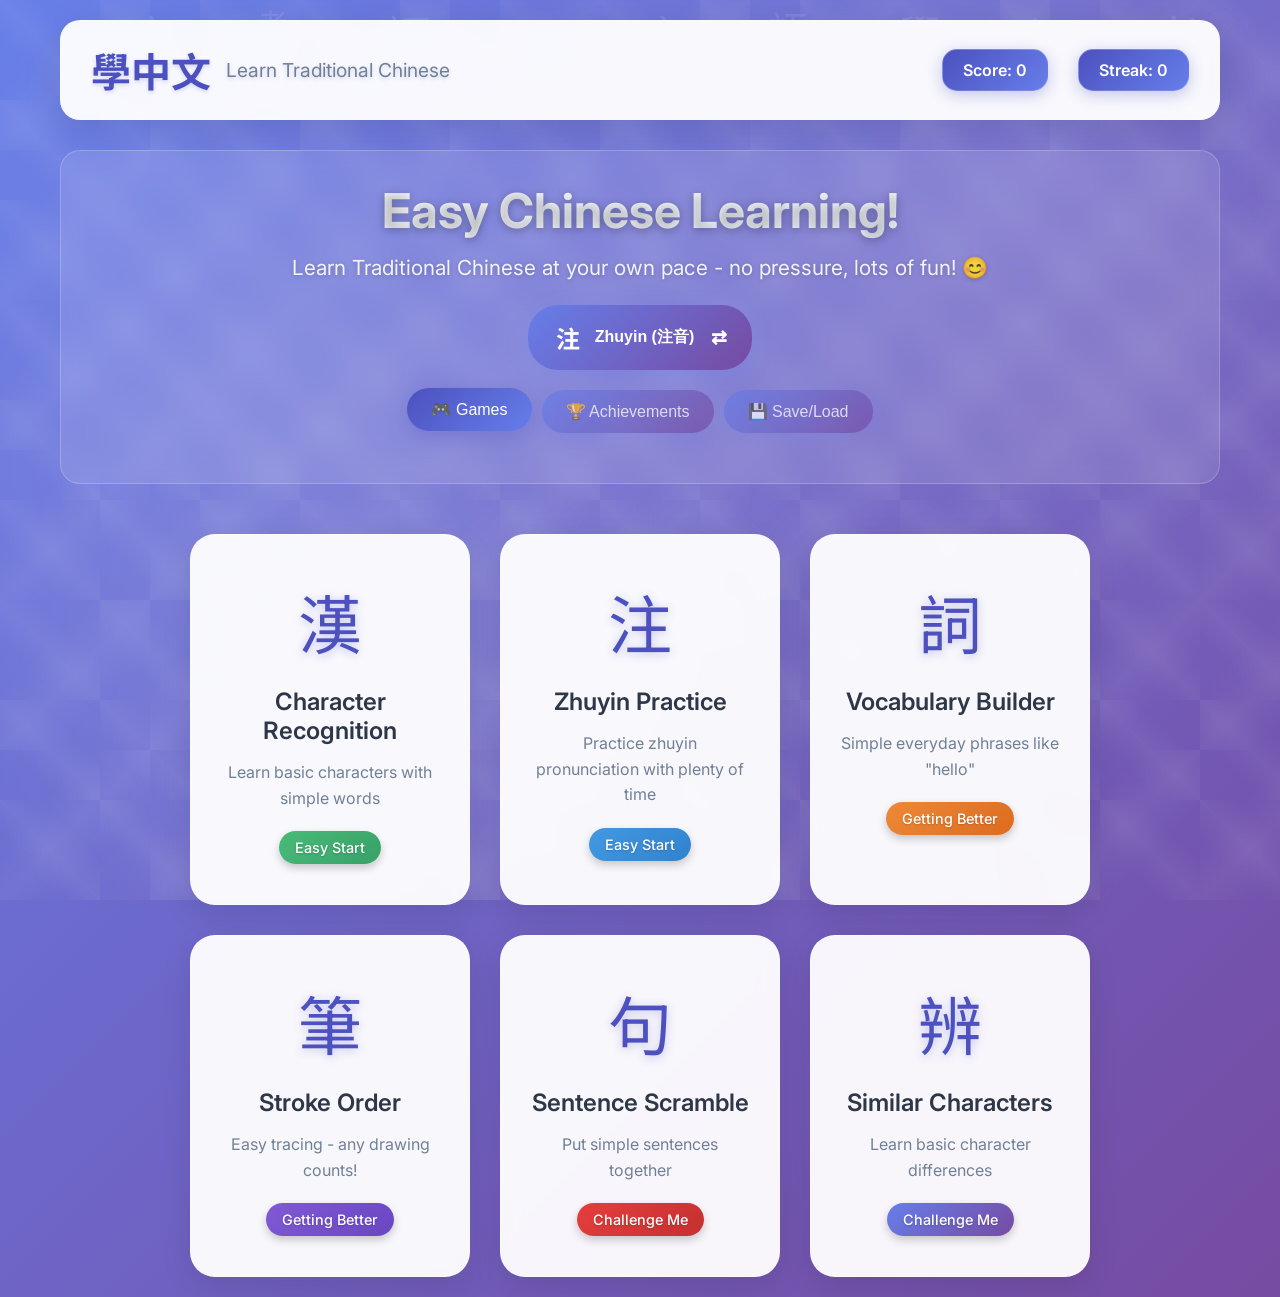
==== index.html @ 94536848 "Add files." ====
<!DOCTYPE html>
<html lang="en">
<head>
    <meta charset="UTF-8">
    <meta name="viewport" content="width=device-width, initial-scale=1.0">
    <title>學中文 - Learn Traditional Chinese</title>
    <link rel="stylesheet" href="styles.css">
    <link href="https://fonts.googleapis.com/css2?family=Noto+Sans+TC:wght@300;400;500;700&family=Inter:wght@300;400;500;600;700&display=swap" rel="stylesheet">
</head>
<body>
    <div class="container">
        <!-- Header -->
        <header class="header">
            <h1 class="title">學中文 <span class="subtitle">Learn Traditional Chinese</span></h1>
            <div class="score-board">
                <div class="score">Score: <span id="score">0</span></div>
                <div class="streak">Streak: <span id="streak">0</span></div>
            </div>
        </header>

        <!-- Menu Screen -->
        <div id="menu" class="menu-screen">
            <div class="welcome">
                <h2>Easy Chinese Learning!</h2>
                <p>Learn Traditional Chinese at your own pace - no pressure, lots of fun! 😊</p>
                
                <div class="pronunciation-toggle">
                    <button id="pronunciation-toggle" class="toggle-btn">
                        <span class="toggle-icon">注</span>
                        <span class="toggle-text">Zhuyin (注音)</span>
                        <span class="toggle-switch">⇄</span>
                    </button>
                </div>

                <!-- Menu Navigation Tabs -->
                <div class="menu-navigation">
                    <button class="nav-tab active" data-section="game-modes">🎮 Games</button>
                    <button class="nav-tab" data-section="achievements">🏆 Achievements</button>
                    <button class="nav-tab" data-section="save-load">💾 Save/Load</button>
                </div>
            </div>
            
            <!-- Game Modes Section -->
            <div id="game-modes" class="menu-section active">
                <div class="game-modes">
                    <div class="game-card" data-mode="character-recognition">
                        <div class="card-icon">漢</div>
                        <h3>Character Recognition</h3>
                        <p>Learn basic characters with simple words</p>
                        <div class="difficulty">Easy Start</div>
                    </div>
                    
                    <div class="game-card" data-mode="zhuyin-practice">
                        <div class="card-icon">注</div>
                        <h3>Zhuyin Practice</h3>
                        <p>Practice pronunciation with plenty of time</p>
                        <div class="difficulty">Easy Start</div>
                    </div>
                    
                    <div class="game-card" data-mode="vocabulary-builder">
                        <div class="card-icon">詞</div>
                        <h3>Vocabulary Builder</h3>
                        <p>Simple everyday phrases like "hello"</p>
                        <div class="difficulty">Getting Better</div>
                    </div>
                    
                    <div class="game-card" data-mode="stroke-order">
                        <div class="card-icon">筆</div>
                        <h3>Stroke Order</h3>
                        <p>Easy tracing - any drawing counts!</p>
                        <div class="difficulty">Getting Better</div>
                    </div>
                    
                    <div class="game-card" data-mode="sentence-scramble">
                        <div class="card-icon">句</div>
                        <h3>Sentence Scramble</h3>
                        <p>Put simple sentences together</p>
                        <div class="difficulty">Challenge Me</div>
                    </div>
                    
                    <div class="game-card" data-mode="similar-characters">
                        <div class="card-icon">辨</div>
                        <h3>Similar Characters</h3>
                        <p>Learn basic character differences</p>
                        <div class="difficulty">Challenge Me</div>
                    </div>
                </div>
            </div>

            <!-- Achievements Section -->
            <div id="achievements-menu" class="menu-section">
                <div class="achievements-container">
                    <h2>🏆 Your Achievements</h2>
                    
                    <!-- Progress Overview -->
                    <div class="progress-overview">
                        <div class="stat-card">
                            <div class="stat-number" id="total-games">0</div>
                            <div class="stat-label">Games Completed</div>
                        </div>
                        <div class="stat-card">
                            <div class="stat-number" id="total-score">0</div>
                            <div class="stat-label">Total Score</div>
                        </div>
                        <div class="stat-card">
                            <div class="stat-number" id="best-streak-stat">0</div>
                            <div class="stat-label">Best Streak</div>
                        </div>
                        <div class="stat-card">
                            <div class="stat-number" id="achievements-unlocked">0</div>
                            <div class="stat-label">Achievements</div>
                        </div>
                    </div>

                    <!-- Achievement Categories -->
                    <div class="achievements-grid">
                        <div class="achievement-category">
                            <h3>🎯 Progress Milestones</h3>
                            <div id="progress-achievements" class="achievements-list">
                                <!-- Progress achievements will be populated here -->
                            </div>
                        </div>
                        
                        <div class="achievement-category">
                            <h3>⭐ Performance Awards</h3>
                            <div id="performance-achievements" class="achievements-list">
                                <!-- Performance achievements will be populated here -->
                            </div>
                        </div>
                        
                        <div class="achievement-category">
                            <h3>🎮 Game Mastery</h3>
                            <div id="mastery-achievements" class="achievements-list">
                                <!-- Mastery achievements will be populated here -->
                            </div>
                        </div>
                    </div>

                    <!-- Achievement Details -->
                    <div class="achievement-details">
                        <h3>💡 How to Unlock More Achievements</h3>
                        <div class="tips-grid">
                            <div class="tip-card">
                                <span class="tip-icon">🎯</span>
                                <div class="tip-content">
                                    <strong>Play Regularly</strong>
                                    <p>Complete games to unlock progress milestones</p>
                                </div>
                            </div>
                            <div class="tip-card">
                                <span class="tip-icon">⚡</span>
                                <div class="tip-content">
                                    <strong>Build Streaks</strong>
                                    <p>Answer questions correctly in a row</p>
                                </div>
                            </div>
                            <div class="tip-card">
                                <span class="tip-icon">🎨</span>
                                <div class="tip-content">
                                    <strong>Try All Games</strong>
                                    <p>Master different game modes for special badges</p>
                                </div>
                            </div>
                            <div class="tip-card">
                                <span class="tip-icon">🎯</span>
                                <div class="tip-content">
                                    <strong>Perfect Scores</strong>
                                    <p>Get 100% accuracy for performance awards</p>
                                </div>
                            </div>
                        </div>
                    </div>
                </div>
            </div>

            <!-- Save/Load Section -->
            <div id="save-load-menu" class="menu-section">
                <div class="save-load-container">
                    <h2>💾 Save & Load Progress</h2>
                    
                    <!-- Current Progress Summary -->
                    <div class="current-progress-summary">
                        <h3>📊 Current Progress</h3>
                        <div class="progress-summary-grid">
                            <div class="summary-item">
                                <span class="summary-label">Games Completed:</span>
                                <span class="summary-value" id="save-games-completed">0</span>
                            </div>
                            <div class="summary-item">
                                <span class="summary-label">Total Score:</span>
                                <span class="summary-value" id="save-total-score">0</span>
                            </div>
                            <div class="summary-item">
                                <span class="summary-label">Best Streak:</span>
                                <span class="summary-value" id="save-best-streak">0</span>
                            </div>
                            <div class="summary-item">
                                <span class="summary-label">Achievements:</span>
                                <span class="summary-value" id="save-achievements-count">0</span>
                            </div>
                        </div>
                    </div>

                    <!-- Save/Load Actions -->
                    <div class="save-load-actions">
                        <div class="action-section">
                            <h3>💾 Generate Save Code</h3>
                            <p>Generate a save code that you can copy and paste to backup your progress.</p>
                            <button id="export-save-btn" class="action-btn export-btn">
                                <span class="btn-icon">🔢</span>
                                <span class="btn-text">Generate Save Code</span>
                            </button>
                            <div id="save-code-display" class="save-code-container" style="display: none;">
                                <label for="save-code-text">Your Save Code:</label>
                                <textarea id="save-code-text" class="save-code-text" readonly rows="4" placeholder="Your save code will appear here..."></textarea>
                                <button id="copy-save-code" class="action-btn copy-btn">
                                    <span class="btn-icon">📋</span>
                                    <span class="btn-text">Copy to Clipboard</span>
                                </button>
                            </div>
                        </div>

                        <div class="action-section">
                            <h3>📁 Load from Save Code</h3>
                            <p>Paste a save code to restore your progress. This will replace your current progress.</p>
                            <div class="import-section">
                                <label for="import-code-text">Paste Save Code:</label>
                                <textarea id="import-code-text" class="save-code-text" rows="4" placeholder="Paste your save code here..."></textarea>
                                <button id="import-save-btn" class="action-btn import-btn">
                                    <span class="btn-icon">⬆️</span>
                                    <span class="btn-text">Load Progress</span>
                                </button>
                                <div id="import-feedback" class="import-feedback"></div>
                            </div>
                        </div>

                        <div class="action-section danger-section">
                            <h3>🗑️ Reset Progress</h3>
                            <p class="danger-text">⚠️ This will permanently delete all your progress, scores, and achievements. This cannot be undone!</p>
                            <button id="reset-progress-btn" class="action-btn danger-btn">
                                <span class="btn-icon">🗑️</span>
                                <span class="btn-text">Reset All Progress</span>
                            </button>
                        </div>
                    </div>

                    <!-- Save/Load Information -->
                    <div class="save-load-info">
                        <h3>💡 How It Works</h3>
                        <div class="info-grid">
                            <div class="info-card">
                                <span class="info-icon">💾</span>
                                <div class="info-content">
                                    <strong>Automatic Saving</strong>
                                    <p>Your progress is automatically saved to your browser. No manual saving needed during normal play!</p>
                                </div>
                            </div>
                            <div class="info-card">
                                <span class="info-icon">🔢</span>
                                <div class="info-content">
                                    <strong>Save Code</strong>
                                    <p>Generate a unique code to backup your progress. Copy and save it somewhere safe for easy sharing!</p>
                                </div>
                            </div>
                            <div class="info-card">
                                <span class="info-icon">📋</span>
                                <div class="info-content">
                                    <strong>Copy & Paste</strong>
                                    <p>Simply copy your save code and paste it on any device to transfer your progress instantly!</p>
                                </div>
                            </div>
                            <div class="info-card">
                                <span class="info-icon">🔄</span>
                                <div class="info-content">
                                    <strong>Fresh Start</strong>
                                    <p>Reset everything to start over. Make sure to export a backup first if you want to keep your progress!</p>
                                </div>
                            </div>
                        </div>
                    </div>
                </div>
            </div>
        </div>

        <!-- Game Screen -->
        <div id="game-screen" class="game-screen hidden">
            <div class="game-header">
                <button id="back-btn" class="back-btn">← Back to Menu</button>
                <div class="game-title" id="current-game-title"></div>
                <div class="progress-bar">
                    <div class="progress" id="progress"></div>
                </div>
            </div>

            <div class="game-content">
                <!-- Character Recognition Game -->
                <div id="character-recognition-game" class="game-mode hidden">
                    <!-- Options Panel -->
                    <div id="character-options-panel" class="options-panel">
                        <h4>Practice Options</h4>
                        
                        <div class="option-group">
                            <label>Game Mode:</label>
                            <select id="char-game-mode">
                                <option value="standard">Standard (Zhuyin → Character)</option>
                                <option value="reverse">Reverse (Character → Meaning)</option>
                                <option value="audio">Audio (Sound → Character)</option>
                                <option value="meaning">Meaning Only (English → Character)</option>
                                <option value="mixed" selected>Mixed Practice (Challenging)</option>
                            </select>
                        </div>

                        <div class="option-group">
                            <label>Question Type:</label>
                            <select id="char-question-type">
                                <option value="multiple-choice">Multiple Choice</option>
                                <option value="text-input">Text Input</option>
                                <option value="true-false">True/False</option>
                            </select>
                        </div>

                        <div class="option-group">
                            <label>Difficulty:</label>
                            <select id="char-difficulty">
                                <option value="easy">Foundation (4 choices)</option>
                                <option value="medium">Developing (6 choices)</option>
                                <option value="hard" selected>Proficient (8 choices)</option>
                                <option value="expert">Expert (10 choices)</option>
                                <option value="master">Master (12 choices)</option>
                                <option value="grandmaster">Grandmaster (15 choices)</option>
                                <option value="legendary">Legendary (18 choices)</option>
                                <option value="mythical">Mythical (20 choices)</option>
                                <option value="custom">Custom (choose your own)</option>
                            </select>
                        </div>

                        <div class="option-group" id="custom-choices-group" style="display: none;">
                            <label>Custom Number of Choices:</label>
                            <input type="number" id="custom-choices" min="3" max="25" value="8" />
                            <div class="difficulty-warning">⚠️ More than 15 choices = Extreme Challenge!</div>
                        </div>

                        <div class="option-group">
                            <label>Character Type:</label>
                            <select id="char-type-filter">
                                <option value="all">All Characters</option>
                                <option value="single">Single Characters Only</option>
                                <option value="compound">Compound Words Only</option>
                            </select>
                        </div>

                        <div class="option-group checkbox-group">
                            <label>
                                <input type="checkbox" id="char-timer-mode" checked> Timer Mode (5-25 seconds based on difficulty)
                            </label>
                            <label>
                                <input type="checkbox" id="char-hint-mode"> Hint System (reduces points)
                            </label>
                            <label>
                                <input type="checkbox" id="char-audio-mode"> Audio Support
                            </label>
                        </div>

                        <button id="start-char-practice" class="start-practice-btn">Start Practice</button>
                    </div>

                    <!-- Game Content -->
                    <div id="character-game-content" class="game-content-section hidden">
                        <div class="game-header">
                            <div class="timer-display" id="char-timer" style="display: none;">30</div>
                            <div class="question-counter" id="char-question-counter">Question 1 of 10</div>
                            <button id="char-hint-btn" class="hint-btn" style="display: none;">💡 Hint</button>
                            <button id="char-skip-btn" class="skip-btn">Skip ⏭️</button>
                        </div>

                        <div class="question-section">
                            <div class="question-display" id="char-question-display"></div>
                            <div class="hint-area" id="char-hint-area" style="display: none;"></div>
                            <button id="char-audio-btn" class="audio-btn" style="display: none;">🔊 Play Audio</button>
                        </div>

                        <div class="answer-section">
                            <!-- Multiple Choice Options -->
                            <div class="options-grid" id="character-options" style="display: none;"></div>
                            
                            <!-- Text Input -->
                            <div id="char-text-input-section" style="display: none;">
                                <input type="text" id="char-text-input" placeholder="Type your answer here..." />
                                <button id="char-submit-text">Submit</button>
                            </div>
                            
                            <!-- True/False -->
                            <div id="char-true-false-section" style="display: none;">
                                <div class="true-false-statement" id="char-tf-statement"></div>
                                <div class="true-false-buttons">
                                    <button id="char-true-btn" class="tf-btn true">True 正確</button>
                                    <button id="char-false-btn" class="tf-btn false">False 錯誤</button>
                                </div>
                            </div>
                        </div>
                    </div>
                </div>

                <!-- Vocabulary Builder Game -->
                <div id="vocabulary-builder-game" class="game-mode hidden">
                    <div class="question-section">
                        <div class="word-display" id="vocab-question"></div>
                        <div class="translation-type" id="translation-direction"></div>
                    </div>
                    <div class="options-grid" id="vocab-options"></div>
                </div>

                <!-- Zhuyin Practice Game -->
                <div id="zhuyin-practice-game" class="game-mode hidden">
                    <div class="question-section">
                        <div class="character-display" id="zhuyin-character-question"></div>
                        <div class="meaning-display" id="zhuyin-character-meaning"></div>
                    </div>
                    <div class="input-section">
                        <input type="text" id="zhuyin-input" placeholder="Click buttons or type zhuyin (注音)..." autocomplete="off" readonly>
                        <button id="clear-zhuyin" class="clear-btn">Clear</button>
                        <button id="submit-zhuyin" class="submit-btn">Submit</button>
                    </div>
                    <div class="zhuyin-keyboard">
                        <div class="keyboard-section">
                            <div class="section-title">聲母 (Initials)</div>
                            <div class="zhuyin-buttons initials">
                                <button class="zhuyin-btn" data-zhuyin="ㄅ">ㄅ</button>
                                <button class="zhuyin-btn" data-zhuyin="ㄆ">ㄆ</button>
                                <button class="zhuyin-btn" data-zhuyin="ㄇ">ㄇ</button>
                                <button class="zhuyin-btn" data-zhuyin="ㄈ">ㄈ</button>
                                <button class="zhuyin-btn" data-zhuyin="ㄉ">ㄉ</button>
                                <button class="zhuyin-btn" data-zhuyin="ㄊ">ㄊ</button>
                                <button class="zhuyin-btn" data-zhuyin="ㄋ">ㄋ</button>
                                <button class="zhuyin-btn" data-zhuyin="ㄌ">ㄌ</button>
                                <button class="zhuyin-btn" data-zhuyin="ㄍ">ㄍ</button>
                                <button class="zhuyin-btn" data-zhuyin="ㄎ">ㄎ</button>
                                <button class="zhuyin-btn" data-zhuyin="ㄏ">ㄏ</button>
                                <button class="zhuyin-btn" data-zhuyin="ㄐ">ㄐ</button>
                                <button class="zhuyin-btn" data-zhuyin="ㄑ">ㄑ</button>
                                <button class="zhuyin-btn" data-zhuyin="ㄒ">ㄒ</button>
                                <button class="zhuyin-btn" data-zhuyin="ㄓ">ㄓ</button>
                                <button class="zhuyin-btn" data-zhuyin="ㄔ">ㄔ</button>
                                <button class="zhuyin-btn" data-zhuyin="ㄕ">ㄕ</button>
                                <button class="zhuyin-btn" data-zhuyin="ㄖ">ㄖ</button>
                                <button class="zhuyin-btn" data-zhuyin="ㄗ">ㄗ</button>
                                <button class="zhuyin-btn" data-zhuyin="ㄘ">ㄘ</button>
                                <button class="zhuyin-btn" data-zhuyin="ㄙ">ㄙ</button>
                            </div>
                        </div>
                        <div class="keyboard-section">
                            <div class="section-title">韻母 (Finals)</div>
                            <div class="zhuyin-buttons finals">
                                <button class="zhuyin-btn" data-zhuyin="ㄚ">ㄚ</button>
                                <button class="zhuyin-btn" data-zhuyin="ㄛ">ㄛ</button>
                                <button class="zhuyin-btn" data-zhuyin="ㄜ">ㄜ</button>
                                <button class="zhuyin-btn" data-zhuyin="ㄝ">ㄝ</button>
                                <button class="zhuyin-btn" data-zhuyin="ㄞ">ㄞ</button>
                                <button class="zhuyin-btn" data-zhuyin="ㄟ">ㄟ</button>
                                <button class="zhuyin-btn" data-zhuyin="ㄠ">ㄠ</button>
                                <button class="zhuyin-btn" data-zhuyin="ㄡ">ㄡ</button>
                                <button class="zhuyin-btn" data-zhuyin="ㄢ">ㄢ</button>
                                <button class="zhuyin-btn" data-zhuyin="ㄣ">ㄣ</button>
                                <button class="zhuyin-btn" data-zhuyin="ㄤ">ㄤ</button>
                                <button class="zhuyin-btn" data-zhuyin="ㄥ">ㄥ</button>
                                <button class="zhuyin-btn" data-zhuyin="ㄦ">ㄦ</button>
                                <button class="zhuyin-btn" data-zhuyin="ㄧ">ㄧ</button>
                                <button class="zhuyin-btn" data-zhuyin="ㄨ">ㄨ</button>
                                <button class="zhuyin-btn" data-zhuyin="ㄩ">ㄩ</button>
                            </div>
                        </div>
                        <div class="keyboard-section">
                            <div class="section-title">聲調 (Tones) & 空格 (Space)</div>
                            <div class="zhuyin-buttons tones">
                                <button class="zhuyin-btn tone-btn" data-zhuyin="">一聲</button>
                                <button class="zhuyin-btn tone-btn" data-zhuyin="ˊ">二聲 ˊ</button>
                                <button class="zhuyin-btn tone-btn" data-zhuyin="ˇ">三聲 ˇ</button>
                                <button class="zhuyin-btn tone-btn" data-zhuyin="ˋ">四聲 ˋ</button>
                                <button class="zhuyin-btn tone-btn" data-zhuyin="˙">輕聲 ˙</button>
                                <button class="zhuyin-btn space-btn" data-zhuyin=" ">Space</button>
                            </div>
                        </div>
                    </div>
                </div>

                <!-- Stroke Order Game -->
                <div id="stroke-order-game" class="game-mode hidden">
                    <div class="stroke-practice" id="stroke-area">
                        <!-- Tutorial content will be dynamically generated here -->
                    </div>
                </div>

                <!-- Sentence Scramble Game -->
                <div id="sentence-scramble-game" class="game-mode hidden">
                    <div class="question-section">
                        <div class="scrambled-sentence-container">
                            <div class="english-hint" id="english-hint"></div>
                            <div class="audio-controls">
                                <button id="play-audio-btn" class="audio-btn">🔊 Listen</button>
                                <button id="show-zhuyin-btn" class="audio-btn">注音</button>
                            </div>
                            <div class="zhuyin-display hidden" id="zhuyin-hint"></div>
                        </div>
                    </div>
                    <div class="scramble-area">
                        <div class="word-bank" id="word-bank">
                            <div class="bank-title">Word Bank</div>
                            <div class="words-container" id="words-container"></div>
                        </div>
                        <div class="sentence-builder" id="sentence-builder">
                            <div class="builder-title">Build the sentence:</div>
                            <div class="sentence-slots" id="sentence-slots"></div>
                            <button id="check-sentence-btn" class="submit-btn">Check Sentence</button>
                        </div>
                    </div>
                </div>
                
                <!-- Similar Characters Game -->
                <div id="similar-characters-game" class="game-mode hidden">
                    <div class="similar-chars-content">
                        <div class="comparison-section">
                            <div class="chars-comparison" id="chars-comparison">
                                <!-- Character comparison will be populated here -->
                            </div>
                        </div>
                        
                        <div class="differences-section">
                            <div class="differences-explanation" id="differences-explanation">
                                <!-- Differences explanation will be populated here -->
                            </div>
                        </div>
                        
                        <div class="quiz-section" id="quiz-section">
                            <!-- Quiz questions will be populated here -->
                        </div>
                        
                        <div class="similar-chars-controls">
                            <button id="show-explanation-btn" class="similar-btn explanation-btn">💡 Show Explanation</button>
                            <button id="next-comparison-btn" class="similar-btn next-btn">➡️ Next Comparison</button>
                        </div>
                    </div>
                </div>
            </div>

            <div class="game-footer">
                <div class="feedback" id="feedback"></div>
                <button id="next-question" class="next-btn hidden">Next Question</button>
            </div>
        </div>

        <!-- Results Screen -->
        <div id="results-screen" class="results-screen hidden">
            <div class="results-content">
                <h2>Game Complete!</h2>
                <div class="final-score">
                    <div class="score-item">
                        <span class="label">Final Score:</span>
                        <span class="value" id="final-score">0</span>
                    </div>
                    <div class="score-item">
                        <span class="label">Accuracy:</span>
                        <span class="value" id="accuracy">0%</span>
                    </div>
                    <div class="score-item">
                        <span class="label">Best Streak:</span>
                        <span class="value" id="best-streak">0</span>
                    </div>
                </div>
                <div class="achievements" id="achievements"></div>
                <div class="action-buttons">
                    <button id="play-again-btn" class="play-again-btn">Play Again</button>
                    <button id="menu-btn" class="menu-btn">Back to Menu</button>
                </div>
            </div>
        </div>
    </div>

    <script src="gameData.js"></script>
    <script src="script.js"></script>
</body>
</html>
---- styles.css ----
/* Reset and base styles */
* {
    margin: 0;
    padding: 0;
    box-sizing: border-box;
}

body {
    font-family: 'Inter', -apple-system, BlinkMacSystemFont, 'Segoe UI', Roboto, sans-serif;
    background: linear-gradient(135deg, #667eea 0%, #764ba2 100%);
    min-height: 100vh;
    color: #333;
    overflow-x: hidden;
    position: relative;
    transition: all 0.8s ease;
}

/* Different background themes for game modes */
body.character-recognition-bg {
    background: linear-gradient(135deg, #a8e6cf 0%, #7fcdcd 50%, #48bb78 100%);
}

body.vocabulary-builder-bg {
    background: linear-gradient(135deg, #ffd89b 0%, #19547b 100%);
}

body.zhuyin-practice-bg {
    background: linear-gradient(135deg, #ff9a9e 0%, #fecfef 50%, #fecfef 100%);
}

body.stroke-order-bg {
    background: linear-gradient(135deg, #a18cd1 0%, #fbc2eb 100%);
}

body.sentence-scramble-bg {
    background: linear-gradient(135deg, #ff6b6b 0%, #ffd93d 50%, #6bcf7f 100%);
}

body.similar-characters-bg {
    background: linear-gradient(135deg, #667eea 0%, #f093fb 50%, #764ba2 100%);
}

/* Animated background elements */
body::before {
    content: '';
    position: fixed;
    top: 0;
    left: 0;
    width: 100%;
    height: 100%;
    background-image: 
        radial-gradient(circle at 20% 50%, rgba(255, 255, 255, 0.1) 0%, transparent 50%),
        radial-gradient(circle at 80% 20%, rgba(255, 255, 255, 0.1) 0%, transparent 50%),
        radial-gradient(circle at 40% 80%, rgba(255, 255, 255, 0.1) 0%, transparent 50%);
    animation: backgroundFloat 20s ease-in-out infinite;
    pointer-events: none;
    z-index: -1;
}

body::after {
    content: '';
    position: fixed;
    top: 0;
    left: 0;
    width: 100%;
    height: 100%;
    background-image: 
        linear-gradient(45deg, transparent 30%, rgba(255, 255, 255, 0.05) 50%, transparent 70%),
        linear-gradient(-45deg, transparent 30%, rgba(255, 255, 255, 0.05) 50%, transparent 70%);
    background-size: 100px 100px, 150px 150px;
    animation: patternMove 30s linear infinite;
    pointer-events: none;
    z-index: -1;
}

@keyframes backgroundFloat {
    0%, 100% {
        transform: translate(0, 0) rotate(0deg);
        opacity: 0.3;
    }
    33% {
        transform: translate(-30px, -30px) rotate(120deg);
        opacity: 0.6;
    }
    66% {
        transform: translate(30px, -20px) rotate(240deg);
        opacity: 0.4;
    }
}

@keyframes patternMove {
    0% {
        background-position: 0 0, 0 0;
    }
    100% {
        background-position: 100px 100px, -150px 150px;
    }
}

/* Chinese character floating animation */
.floating-characters {
    position: fixed;
    top: 0;
    left: 0;
    width: 100%;
    height: 100%;
    pointer-events: none;
    z-index: -1;
    overflow: hidden;
}

.floating-char {
    position: absolute;
    font-family: 'Noto Sans TC', sans-serif;
    font-size: 3rem;
    color: rgba(255, 255, 255, 0.1);
    animation: floatUp 15s linear infinite;
}

.floating-char:nth-child(1) { left: 10%; animation-delay: 0s; }
.floating-char:nth-child(2) { left: 20%; animation-delay: 2s; font-size: 2rem; }
.floating-char:nth-child(3) { left: 30%; animation-delay: 4s; }
.floating-char:nth-child(4) { left: 40%; animation-delay: 6s; font-size: 4rem; }
.floating-char:nth-child(5) { left: 50%; animation-delay: 8s; }
.floating-char:nth-child(6) { left: 60%; animation-delay: 10s; font-size: 2.5rem; }
.floating-char:nth-child(7) { left: 70%; animation-delay: 12s; }
.floating-char:nth-child(8) { left: 80%; animation-delay: 14s; font-size: 3.5rem; }
.floating-char:nth-child(9) { left: 90%; animation-delay: 16s; }

@keyframes floatUp {
    0% {
        transform: translateY(100vh) rotate(0deg);
        opacity: 0;
    }
    10% {
        opacity: 0.3;
    }
    90% {
        opacity: 0.3;
    }
    100% {
        transform: translateY(-100vh) rotate(360deg);
        opacity: 0;
    }
}

.container {
    max-width: 1200px;
    margin: 0 auto;
    padding: 20px;
    min-height: 100vh;
    display: flex;
    flex-direction: column;
    position: relative;
    z-index: 1;
}

/* Header */
.header {
    display: flex;
    justify-content: space-between;
    align-items: center;
    background: rgba(255, 255, 255, 0.95);
    padding: 20px 30px;
    border-radius: 20px;
    box-shadow: 0 10px 40px rgba(0, 0, 0, 0.1);
    backdrop-filter: blur(10px);
    margin-bottom: 30px;
    border: 1px solid rgba(255, 255, 255, 0.2);
}

.title {
    font-family: 'Noto Sans TC', sans-serif;
    font-size: 2.5rem;
    font-weight: 700;
    color: #4c51bf;
    display: flex;
    align-items: center;
    gap: 15px;
    text-shadow: 0 2px 4px rgba(76, 81, 191, 0.2);
}

.subtitle {
    font-family: 'Inter', sans-serif;
    font-size: 1.2rem;
    font-weight: 400;
    color: #718096;
}

.score-board {
    display: flex;
    gap: 30px;
    font-weight: 600;
}

.score, .streak {
    background: linear-gradient(135deg, #4c51bf, #667eea);
    color: white;
    padding: 10px 20px;
    border-radius: 15px;
    box-shadow: 0 4px 15px rgba(76, 81, 191, 0.3);
    backdrop-filter: blur(10px);
    border: 1px solid rgba(255, 255, 255, 0.2);
}

/* Menu Screen */
.menu-screen {
    flex: 1;
    display: flex;
    flex-direction: column;
    justify-content: center;
    text-align: center;
    position: relative;
}

.welcome {
    margin-bottom: 50px;
    background: rgba(255, 255, 255, 0.1);
    padding: 30px;
    border-radius: 20px;
    backdrop-filter: blur(10px);
    border: 1px solid rgba(255, 255, 255, 0.2);
}

.welcome h2 {
    font-size: 3rem;
    color: white;
    margin-bottom: 15px;
    text-shadow: 0 2px 10px rgba(0, 0, 0, 0.3);
    background: linear-gradient(45deg, #fff, #f0f8ff);
    -webkit-background-clip: text;
    -webkit-text-fill-color: transparent;
    background-clip: text;
}

.welcome p {
    font-size: 1.3rem;
    color: rgba(255, 255, 255, 0.9);
    text-shadow: 0 1px 5px rgba(0, 0, 0, 0.2);
}

.pronunciation-toggle {
    margin-top: 25px;
    margin-bottom: 15px;
}

.toggle-btn {
    background: linear-gradient(135deg, #667eea, #764ba2);
    color: white;
    border: none;
    padding: 15px 25px;
    border-radius: 30px;
    font-size: 1.1rem;
    font-weight: 600;
    cursor: pointer;
    transition: all 0.3s ease;
    box-shadow: 0 6px 20px rgba(102, 126, 234, 0.3);
    display: flex;
    align-items: center;
    gap: 12px;
    margin: 0 auto;
    position: relative;
    overflow: hidden;
}

.toggle-btn:hover {
    transform: translateY(-3px);
    box-shadow: 0 8px 25px rgba(102, 126, 234, 0.4);
    background: linear-gradient(135deg, #5a67d8, #6b46c1);
}

.toggle-btn:active {
    transform: translateY(-1px);
}

.toggle-icon {
    font-family: 'Noto Sans TC', sans-serif;
    font-size: 1.5rem;
    font-weight: bold;
    min-width: 30px;
    text-align: center;
}

.toggle-text {
    font-size: 1rem;
    white-space: nowrap;
}

.toggle-switch {
    font-size: 1.2rem;
    margin-left: 5px;
    animation: pulse 2s infinite;
}

@keyframes pulse {
    0%, 100% { opacity: 1; transform: scale(1); }
    50% { opacity: 0.7; transform: scale(1.1); }
}

.toggle-btn.pinyin {
    background: linear-gradient(135deg, #48bb78, #38a169);
    box-shadow: 0 6px 20px rgba(72, 187, 120, 0.3);
}

.toggle-btn.pinyin:hover {
    background: linear-gradient(135deg, #38a169, #2f855a);
    box-shadow: 0 8px 25px rgba(72, 187, 120, 0.4);
}

/* System change notification */
.system-notification {
    position: fixed;
    top: 20px;
    right: 20px;
    background: rgba(255, 255, 255, 0.95);
    padding: 15px 20px;
    border-radius: 10px;
    box-shadow: 0 8px 25px rgba(0, 0, 0, 0.15);
    backdrop-filter: blur(10px);
    border: 1px solid rgba(255, 255, 255, 0.3);
    z-index: 1000;
    animation: slideInRight 0.3s ease-out;
}

@keyframes slideInRight {
    0% {
        opacity: 0;
        transform: translateX(100%);
    }
    100% {
        opacity: 1;
        transform: translateX(0);
    }
}

.notification-content {
    display: flex;
    align-items: center;
    gap: 10px;
}

.notification-icon {
    font-family: 'Noto Sans TC', sans-serif;
    font-size: 1.2rem;
    font-weight: bold;
    color: #667eea;
}

.notification-text {
    color: #2d3748;
    font-weight: 600;
    font-size: 0.9rem;
}

/* Pronunciation display styles */
.pronunciation-container {
    margin: 20px 0;
}

.pronunciation-display {
    font-family: 'Noto Sans TC', sans-serif;
    font-weight: bold;
    color: #667eea;
}

.pronunciation-display.zhuyin-vertical {
    writing-mode: vertical-rl;
    text-orientation: upright;
    font-size: 3rem;
    display: inline-block;
    line-height: 1.2;
}

.pronunciation-display.pinyin-horizontal {
    font-size: 2.5rem;
    font-family: 'Inter', sans-serif;
    letter-spacing: 2px;
}

.pronunciation-container-small {
    margin: 10px 0;
}

.pronunciation-display-small {
    font-family: 'Noto Sans TC', sans-serif;
    font-weight: bold;
    color: #667eea;
}

.pronunciation-display-small.zhuyin-vertical-small {
    writing-mode: vertical-rl;
    text-orientation: upright;
    font-size: 2rem;
    display: inline-block;
    line-height: 1.1;
}

.pronunciation-display-small.pinyin-horizontal-small {
    font-size: 1.8rem;
    font-family: 'Inter', sans-serif;
    letter-spacing: 1px;
}

.game-modes {
    display: grid;
    grid-template-columns: repeat(auto-fit, minmax(280px, 1fr));
    gap: 30px;
    max-width: 900px;
    margin: 0 auto;
}

.game-card {
    background: rgba(255, 255, 255, 0.95);
    padding: 40px 30px;
    border-radius: 25px;
    cursor: pointer;
    transition: all 0.3s ease;
    box-shadow: 0 10px 30px rgba(0, 0, 0, 0.1);
    backdrop-filter: blur(10px);
    position: relative;
    overflow: hidden;
    border: 1px solid rgba(255, 255, 255, 0.3);
}

.game-card::before {
    content: '';
    position: absolute;
    top: 0;
    left: -100%;
    width: 100%;
    height: 100%;
    background: linear-gradient(90deg, transparent, rgba(255, 255, 255, 0.4), transparent);
    transition: left 0.5s;
}

.game-card:hover::before {
    left: 100%;
}

.game-card:hover {
    transform: translateY(-10px) scale(1.02);
    box-shadow: 0 20px 50px rgba(0, 0, 0, 0.2);
}

.card-icon {
    font-family: 'Noto Sans TC', sans-serif;
    font-size: 4rem;
    color: #4c51bf;
    margin-bottom: 20px;
    text-shadow: 0 2px 10px rgba(76, 81, 191, 0.3);
    animation: iconPulse 3s ease-in-out infinite;
}

@keyframes iconPulse {
    0%, 100% { transform: scale(1); }
    50% { transform: scale(1.05); }
}

.game-card h3 {
    font-size: 1.5rem;
    color: #2d3748;
    margin-bottom: 15px;
    font-weight: 600;
}

.game-card p {
    color: #718096;
    margin-bottom: 20px;
    line-height: 1.6;
}

.difficulty {
    display: inline-block;
    color: white;
    padding: 8px 16px;
    border-radius: 20px;
    font-size: 0.9rem;
    font-weight: 500;
    text-shadow: 0 1px 2px rgba(0, 0, 0, 0.2);
    box-shadow: 0 4px 8px rgba(0, 0, 0, 0.2);
}

/* Different difficulty level colors */
.game-card[data-mode="character-recognition"] .difficulty {
    background: linear-gradient(135deg, #48bb78, #38a169); /* Green for Foundation */
}

.game-card[data-mode="zhuyin-practice"] .difficulty {
    background: linear-gradient(135deg, #4299e1, #3182ce); /* Blue for Developing */
}

.game-card[data-mode="vocabulary-builder"] .difficulty {
    background: linear-gradient(135deg, #ed8936, #dd6b20); /* Orange for Proficient */
}

.game-card[data-mode="stroke-order"] .difficulty {
    background: linear-gradient(135deg, #805ad5, #6b46c1); /* Purple for Expert */
}

.game-card[data-mode="sentence-scramble"] .difficulty {
    background: linear-gradient(135deg, #e53e3e, #c53030); /* Red for Challenge */
}

.game-card[data-mode="similar-characters"] .difficulty {
    background: linear-gradient(135deg, #667eea, #764ba2); /* Blue-Purple for Expert */
}

/* Sentence Scramble Game Styles */
.scrambled-sentence-container {
    text-align: center;
    margin-bottom: 30px;
}

.english-hint {
    font-size: 1.4rem;
    color: #4a5568;
    margin-bottom: 20px;
    font-style: italic;
    background: rgba(255, 255, 255, 0.8);
    padding: 15px;
    border-radius: 10px;
    border: 2px solid #e2e8f0;
}

.audio-controls {
    display: flex;
    gap: 15px;
    justify-content: center;
    margin-bottom: 15px;
}

.audio-btn {
    background: linear-gradient(135deg, #38a169, #2f855a);
    color: white;
    border: none;
    padding: 12px 20px;
    border-radius: 15px;
    font-size: 1rem;
    font-weight: 600;
    cursor: pointer;
    transition: all 0.3s ease;
    box-shadow: 0 4px 12px rgba(56, 161, 105, 0.3);
}

.audio-btn:hover {
    transform: translateY(-2px);
    box-shadow: 0 6px 20px rgba(56, 161, 105, 0.4);
}

.zhuyin-display {
    font-family: 'Noto Sans TC', sans-serif;
    font-size: 1.3rem;
    color: #2d3748;
    background: rgba(255, 255, 255, 0.9);
    padding: 15px;
    border-radius: 10px;
    border: 2px solid #bee3f8;
    margin-top: 10px;
    animation: fadeIn 0.3s ease;
}

/* Make zhuyin-display vertical by default for better traditional presentation */
.zhuyin-display {
    writing-mode: vertical-rl;
    text-orientation: upright;
    display: inline-block;
    min-height: 100px;
    text-align: center;
    font-size: 1.5rem;
    color: #667eea;
    background: rgba(102, 126, 234, 0.1);
    border: 2px solid rgba(102, 126, 234, 0.3);
}

/* Sentence Scramble Zhuyin Hint Styling */
.zhuyin-hint-small {
    font-family: 'Noto Sans TC', sans-serif;
    font-size: 1rem !important;
    color: #667eea;
    text-align: center;
    writing-mode: horizontal-tb !important;
    text-orientation: mixed !important;
    display: block !important;
    line-height: 1.4;
    padding: 8px 12px;
    background: rgba(102, 126, 234, 0.1);
    border-radius: 8px;
    border: 1px solid rgba(102, 126, 234, 0.2);
    margin: 10px 0;
    max-width: 100%;
    word-wrap: break-word;
}

@keyframes fadeIn {
    from { opacity: 0; transform: translateY(-10px); }
    to { opacity: 1; transform: translateY(0); }
}

.scramble-area {
    display: grid;
    grid-template-columns: 1fr 1fr;
    gap: 30px;
    max-width: 1000px;
    margin: 0 auto;
}

.word-bank, .sentence-builder {
    background: rgba(255, 255, 255, 0.8);
    padding: 25px;
    border-radius: 20px;
    backdrop-filter: blur(10px);
    border: 2px solid rgba(255, 255, 255, 0.3);
    box-shadow: 0 8px 25px rgba(0, 0, 0, 0.1);
}

.bank-title, .builder-title {
    font-size: 1.3rem;
    font-weight: 600;
    color: #2d3748;
    margin-bottom: 20px;
    text-align: center;
    border-bottom: 2px solid #e2e8f0;
    padding-bottom: 10px;
}

.words-container {
    display: flex;
    flex-wrap: wrap;
    gap: 12px;
    min-height: 150px;
    padding: 15px;
    border: 2px dashed #cbd5e0;
    border-radius: 15px;
    background: rgba(247, 250, 252, 0.7);
}

.word-card {
    background: linear-gradient(135deg, #4299e1, #3182ce);
    color: white;
    padding: 12px 18px;
    border-radius: 15px;
    font-family: 'Noto Sans TC', sans-serif;
    font-size: 1.1rem;
    font-weight: 500;
    cursor: pointer;
    transition: all 0.3s ease;
    box-shadow: 0 4px 12px rgba(66, 153, 225, 0.3);
    user-select: none;
    position: relative;
    overflow: hidden;
}

.word-card::before {
    content: '';
    position: absolute;
    top: 0;
    left: -100%;
    width: 100%;
    height: 100%;
    background: linear-gradient(90deg, transparent, rgba(255, 255, 255, 0.2), transparent);
    transition: left 0.5s;
}

.word-card:hover::before {
    left: 100%;
}

.word-card:hover {
    transform: translateY(-3px) scale(1.05);
    box-shadow: 0 8px 20px rgba(66, 153, 225, 0.4);
}

.word-card.dragging {
    opacity: 0.5;
    transform: scale(0.95);
}

.word-card.in-slot {
    background: linear-gradient(135deg, #48bb78, #38a169);
    box-shadow: 0 4px 12px rgba(72, 187, 120, 0.3);
}

.word-card.correct-order {
    background: linear-gradient(135deg, #f6e05e, #ecc94b);
    color: #2d3748;
    animation: correctPulse 0.6s ease;
}

@keyframes correctPulse {
    0% { transform: scale(1); }
    50% { transform: scale(1.1); }
    100% { transform: scale(1); }
}

.sentence-slots {
    display: flex;
    flex-wrap: wrap;
    gap: 10px;
    min-height: 150px;
    padding: 15px;
    border: 2px dashed #cbd5e0;
    border-radius: 15px;
    background: rgba(247, 250, 252, 0.7);
    margin-bottom: 20px;
}

.sentence-slot {
    min-width: 120px;
    min-height: 50px;
    background: rgba(226, 232, 240, 0.5);
    border: 2px dashed #cbd5e0;
    border-radius: 12px;
    display: flex;
    align-items: center;
    justify-content: center;
    transition: all 0.3s ease;
    position: relative;
}

.sentence-slot.drag-over {
    background: rgba(66, 153, 225, 0.2);
    border-color: #4299e1;
    transform: scale(1.05);
}

.sentence-slot.filled {
    background: transparent;
    border: 2px solid transparent;
}

.sentence-slot::before {
    content: attr(data-position);
    position: absolute;
    top: -8px;
    left: -8px;
    background: #4299e1;
    color: white;
    width: 20px;
    height: 20px;
    border-radius: 50%;
    display: flex;
    align-items: center;
    justify-content: center;
    font-size: 0.8rem;
    font-weight: 600;
}

.sentence-slot .word-card {
    margin: 0;
    cursor: pointer;
}

/* Game Screen */
.game-screen {
    flex: 1;
    display: flex;
    flex-direction: column;
    background: rgba(255, 255, 255, 0.95);
    border-radius: 25px;
    box-shadow: 0 10px 40px rgba(0, 0, 0, 0.1);
    backdrop-filter: blur(10px);
    overflow: hidden;
    border: 1px solid rgba(255, 255, 255, 0.2);
    position: relative;
}

.game-screen::before {
    content: '';
    position: absolute;
    top: 0;
    left: 0;
    width: 100%;
    height: 100%;
    background: 
        radial-gradient(circle at 10% 20%, rgba(76, 81, 191, 0.05) 0%, transparent 30%),
        radial-gradient(circle at 90% 80%, rgba(76, 81, 191, 0.05) 0%, transparent 30%);
    pointer-events: none;
    z-index: 0;
}

/* Game content styling */
.game-content {
    flex: 1;
    display: flex;
    flex-direction: column;
    gap: 20px;
}

/* Options Panel Styling */
.options-panel {
    background: rgba(255, 255, 255, 0.95);
    backdrop-filter: blur(10px);
    border-radius: 20px;
    padding: 30px;
    margin-bottom: 20px;
    box-shadow: 0 8px 32px rgba(0, 0, 0, 0.1);
    border: 1px solid rgba(255, 255, 255, 0.2);
}

.options-panel h4 {
    margin-bottom: 25px;
    color: #2d3748;
    font-size: 1.5rem;
    text-align: center;
    font-weight: 600;
}

.option-group {
    margin-bottom: 20px;
}

.option-group label {
    display: block;
    font-weight: 600;
    color: #4a5568;
    margin-bottom: 8px;
    font-size: 1rem;
}

.option-group select {
    width: 100%;
    padding: 12px 16px;
    border: 2px solid #e2e8f0;
    border-radius: 12px;
    font-size: 1rem;
    background: white;
    transition: all 0.3s ease;
    cursor: pointer;
}

.option-group select:focus {
    outline: none;
    border-color: #667eea;
    box-shadow: 0 0 0 3px rgba(102, 126, 234, 0.1);
}

.checkbox-group {
    display: flex;
    flex-direction: column;
    gap: 12px;
}

.checkbox-group label {
    display: flex;
    align-items: center;
    gap: 10px;
    font-weight: 500;
    cursor: pointer;
    transition: color 0.3s ease;
}

.checkbox-group label:hover {
    color: #667eea;
}

.checkbox-group input[type="checkbox"] {
    width: 18px;
    height: 18px;
    cursor: pointer;
    accent-color: #667eea;
}

.start-practice-btn {
    width: 100%;
    padding: 15px;
    background: linear-gradient(135deg, #667eea 0%, #764ba2 100%);
    color: white;
    border: none;
    border-radius: 12px;
    font-size: 1.1rem;
    font-weight: 600;
    cursor: pointer;
    transition: all 0.3s ease;
    margin-top: 10px;
}

.start-practice-btn:hover {
    transform: translateY(-2px);
    box-shadow: 0 8px 25px rgba(102, 126, 234, 0.4);
}

/* Game Content Section */
.game-content-section {
    background: rgba(255, 255, 255, 0.95);
    backdrop-filter: blur(10px);
    border-radius: 20px;
    padding: 30px;
    box-shadow: 0 8px 32px rgba(0, 0, 0, 0.1);
    border: 1px solid rgba(255, 255, 255, 0.2);
}

/* Game Header */
.game-header {
    display: flex;
    justify-content: space-between;
    align-items: center;
    margin-bottom: 30px;
    flex-wrap: wrap;
    gap: 15px;
}

.timer-display {
    background: #ff6b6b;
    color: white;
    padding: 8px 16px;
    border-radius: 20px;
    font-weight: bold;
    font-size: 1.2rem;
    min-width: 60px;
    text-align: center;
}

.question-counter {
    color: #4a5568;
    font-weight: 600;
    font-size: 1.1rem;
}

.hint-btn, .skip-btn {
    padding: 8px 16px;
    border: none;
    border-radius: 20px;
    cursor: pointer;
    font-weight: 600;
    transition: all 0.3s ease;
}

.hint-btn {
    background: #ffd93d;
    color: #2d3748;
}

.skip-btn {
    background: #cbd5e0;
    color: #4a5568;
}

.hint-btn:hover, .skip-btn:hover {
    transform: translateY(-2px);
    box-shadow: 0 4px 12px rgba(0, 0, 0, 0.2);
}

/* Question Display */
.question-display {
    text-align: center;
    font-size: 2.5rem;
    color: #2d3748;
    margin-bottom: 20px;
    min-height: 80px;
    display: flex;
    align-items: center;
    justify-content: center;
    flex-direction: column;
    gap: 10px;
}

.hint-area {
    background: #fff3cd;
    border: 1px solid #ffeaa7;
    border-radius: 10px;
    padding: 15px;
    margin-bottom: 20px;
    color: #856404;
    font-weight: 500;
}

.audio-btn {
    background: #667eea;
    color: white;
    border: none;
    padding: 12px 24px;
    border-radius: 25px;
    cursor: pointer;
    font-size: 1rem;
    font-weight: 600;
    transition: all 0.3s ease;
    margin: 15px auto;
    display: block;
}

.audio-btn:hover {
    background: #5a67d8;
    transform: translateY(-2px);
    box-shadow: 0 4px 12px rgba(102, 126, 234, 0.3);
}

/* Text Input Section */
#char-text-input-section {
    text-align: center;
    margin-top: 20px;
}

#char-text-input {
    padding: 15px 20px;
    font-size: 1.5rem;
    border: 2px solid #e2e8f0;
    border-radius: 12px;
    width: 100%;
    max-width: 400px;
    text-align: center;
    margin-bottom: 20px;
    transition: all 0.3s ease;
}

#char-text-input:focus {
    outline: none;
    border-color: #667eea;
    box-shadow: 0 0 0 3px rgba(102, 126, 234, 0.1);
}

#char-submit-text {
    background: #48bb78;
    color: white;
    border: none;
    padding: 12px 30px;
    border-radius: 25px;
    font-size: 1.1rem;
    font-weight: 600;
    cursor: pointer;
    transition: all 0.3s ease;
}

#char-submit-text:hover {
    background: #38a169;
    transform: translateY(-2px);
    box-shadow: 0 4px 12px rgba(72, 187, 120, 0.3);
}

/* True/False Section */
#char-true-false-section {
    text-align: center;
    margin-top: 20px;
}

.true-false-statement {
    background: rgba(255, 255, 255, 0.8);
    border-radius: 15px;
    padding: 25px;
    margin-bottom: 25px;
    font-size: 1.3rem;
    color: #2d3748;
    font-weight: 500;
    border: 2px solid #e2e8f0;
}

.true-false-buttons {
    display: flex;
    gap: 20px;
    justify-content: center;
    flex-wrap: wrap;
}

.tf-btn {
    padding: 15px 40px;
    border: none;
    border-radius: 25px;
    font-size: 1.2rem;
    font-weight: 600;
    cursor: pointer;
    transition: all 0.3s ease;
    min-width: 150px;
}

.tf-btn.true {
    background: #48bb78;
    color: white;
}

.tf-btn.false {
    background: #f56565;
    color: white;
}

.tf-btn:hover {
    transform: translateY(-3px);
    box-shadow: 0 6px 20px rgba(0, 0, 0, 0.2);
}

.tf-btn.true:hover {
    background: #38a169;
}

.tf-btn.false:hover {
    background: #e53e3e;
}

/* Question Display */
.question-display {
    text-align: center;
    font-size: 2.5rem;
    color: #2d3748;
    margin-bottom: 20px;
    min-height: 80px;
    display: flex;
    align-items: center;
    justify-content: center;
    flex-direction: column;
    gap: 10px;
}

.hint-area {
    background: #fff3cd;
    border: 1px solid #ffeaa7;
    border-radius: 10px;
    padding: 15px;
    margin-bottom: 20px;
    color: #856404;
    font-weight: 500;
}

.audio-btn {
    background: #667eea;
    color: white;
    border: none;
    padding: 12px 24px;
    border-radius: 25px;
    cursor: pointer;
    font-size: 1rem;
    font-weight: 600;
    transition: all 0.3s ease;
    margin: 15px auto;
    display: block;
}

.audio-btn:hover {
    background: #5a67d8;
    transform: translateY(-2px);
    box-shadow: 0 4px 12px rgba(102, 126, 234, 0.3);
}

/* Text Input Section */
#char-text-input-section {
    text-align: center;
    margin-top: 20px;
}

#char-text-input {
    padding: 15px 20px;
    font-size: 1.5rem;
    border: 2px solid #e2e8f0;
    border-radius: 12px;
    width: 100%;
    max-width: 400px;
    text-align: center;
    margin-bottom: 20px;
    transition: all 0.3s ease;
}

#char-text-input:focus {
    outline: none;
    border-color: #667eea;
    box-shadow: 0 0 0 3px rgba(102, 126, 234, 0.1);
}

#char-submit-text {
    background: #48bb78;
    color: white;
    border: none;
    padding: 12px 30px;
    border-radius: 25px;
    font-size: 1.1rem;
    font-weight: 600;
    cursor: pointer;
    transition: all 0.3s ease;
}

#char-submit-text:hover {
    background: #38a169;
    transform: translateY(-2px);
    box-shadow: 0 4px 12px rgba(72, 187, 120, 0.3);
}

/* True/False Section */
#char-true-false-section {
    text-align: center;
    margin-top: 20px;
}

.true-false-statement {
    background: rgba(255, 255, 255, 0.8);
    border-radius: 15px;
    padding: 25px;
    margin-bottom: 25px;
    font-size: 1.3rem;
    color: #2d3748;
    font-weight: 500;
    border: 2px solid #e2e8f0;
}

.true-false-buttons {
    display: flex;
    gap: 20px;
    justify-content: center;
    flex-wrap: wrap;
}

.tf-btn {
    padding: 15px 40px;
    border: none;
    border-radius: 25px;
    font-size: 1.2rem;
    font-weight: 600;
    cursor: pointer;
    transition: all 0.3s ease;
    min-width: 150px;
}

.tf-btn.true {
    background: #48bb78;
    color: white;
}

.tf-btn.false {
    background: #f56565;
    color: white;
}

.tf-btn:hover {
    transform: translateY(-3px);
    box-shadow: 0 6px 20px rgba(0, 0, 0, 0.2);
}

.tf-btn.true:hover {
    background: #38a169;
}

.tf-btn.false:hover {
    background: #e53e3e;
}

/* Responsive adjustments */
@media (max-width: 768px) {
    .game-header {
        justify-content: center;
        text-align: center;
    }
    
    .true-false-buttons {
        flex-direction: column;
        align-items: center;
    }
    
    .tf-btn {
        width: 200px;
    }
    
    .options-panel {
        padding: 20px;
    }
    
    .question-display {
        font-size: 2rem;
    }
}

.question-section {
    text-align: center;
    margin-bottom: 50px;
    background: rgba(255, 255, 255, 0.7);
    padding: 30px;
    border-radius: 20px;
    backdrop-filter: blur(10px);
    border: 1px solid rgba(255, 255, 255, 0.3);
    box-shadow: 0 8px 25px rgba(0, 0, 0, 0.1);
}

.pinyin-display, .zhuyin-display, .character-display, .word-display {
    font-size: 4rem;
    font-weight: 700;
    margin-bottom: 20px;
    color: #2d3748;
    text-shadow: 0 2px 4px rgba(45, 55, 72, 0.1);
}

.character-display, .word-display {
    font-family: 'Noto Sans TC', sans-serif;
}

.meaning-hint, .meaning-display, .translation-type {
    font-size: 1.3rem;
    color: #718096;
    margin-bottom: 10px;
}

.options-grid {
    display: flex;
    flex-direction: column;
    align-items: center;
    gap: 15px;
    max-width: 400px;
    margin: 0 auto;
}

.option {
    background: rgba(247, 250, 252, 0.9);
    border: 3px solid #e2e8f0;
    padding: 30px 20px;
    border-radius: 20px;
    cursor: pointer;
    transition: all 0.3s ease;
    font-family: 'Noto Sans TC', sans-serif;
    font-size: 2rem;
    font-weight: 500;
    text-align: center;
    color: #2d3748;
    width: 100%;
    backdrop-filter: blur(10px);
    position: relative;
    overflow: hidden;
}

.option::before {
    content: '';
    position: absolute;
    top: 50%;
    left: 50%;
    width: 0;
    height: 0;
    background: radial-gradient(circle, rgba(76, 81, 191, 0.1) 0%, transparent 70%);
    transition: all 0.3s ease;
    transform: translate(-50%, -50%);
    border-radius: 50%;
}

.option:hover::before {
    width: 200px;
    height: 200px;
}

.option:hover {
    background: rgba(237, 242, 247, 0.9);
    border-color: #cbd5e0;
    transform: translateY(-3px);
    box-shadow: 0 10px 25px rgba(0, 0, 0, 0.1);
}

.option.correct {
    background: linear-gradient(135deg, #48bb78, #38a169);
    border-color: #38a169;
    color: white;
    animation: correctAnswer 0.6s ease;
}

.option.incorrect {
    background: linear-gradient(135deg, #f56565, #e53e3e);
    border-color: #e53e3e;
    color: white;
    animation: incorrectAnswer 0.6s ease;
}

@keyframes correctAnswer {
    0% { transform: scale(1); }
    50% { 
        transform: scale(1.05);
        box-shadow: 0 0 30px rgba(72, 187, 120, 0.6);
    }
    100% { transform: scale(1); }
}

@keyframes incorrectAnswer {
    0%, 20%, 50%, 80%, 100% { transform: translateX(0); }
    10%, 30%, 70%, 90% { transform: translateX(-10px); }
    40%, 60% { transform: translateX(10px); }
}

.input-section {
    display: flex;
    gap: 20px;
    max-width: 500px;
    margin: 0 auto;
    align-items: center;
    background: rgba(255, 255, 255, 0.7);
    padding: 20px;
    border-radius: 20px;
    backdrop-filter: blur(10px);
    border: 1px solid rgba(255, 255, 255, 0.3);
    box-shadow: 0 8px 25px rgba(0, 0, 0, 0.1);
}

#pinyin-input, #zhuyin-input {
    flex: 1;
    padding: 20px 25px;
    border: 3px solid #e2e8f0;
    border-radius: 20px;
    font-size: 1.3rem;
    outline: none;
    transition: all 0.3s ease;
    background: rgba(255, 255, 255, 0.9);
    backdrop-filter: blur(10px);
}

#pinyin-input:focus, #zhuyin-input:focus {
    border-color: #4c51bf;
    box-shadow: 0 0 0 4px rgba(76, 81, 191, 0.1);
    background: rgba(255, 255, 255, 1);
}

.submit-btn, .next-btn, .play-again-btn, .menu-btn {
    background: linear-gradient(135deg, #4c51bf, #667eea);
    color: white;
    border: 1px solid rgba(255, 255, 255, 0.2);
    padding: 20px 30px;
    border-radius: 20px;
    font-size: 1.1rem;
    font-weight: 600;
    cursor: pointer;
    transition: all 0.3s ease;
    box-shadow: 0 4px 15px rgba(76, 81, 191, 0.3);
    backdrop-filter: blur(10px);
    position: relative;
    overflow: hidden;
}

.submit-btn::before, .next-btn::before, .play-again-btn::before, .menu-btn::before {
    content: '';
    position: absolute;
    top: 0;
    left: -100%;
    width: 100%;
    height: 100%;
    background: linear-gradient(90deg, transparent, rgba(255, 255, 255, 0.2), transparent);
    transition: left 0.5s;
}

.submit-btn:hover::before, .next-btn:hover::before, .play-again-btn:hover::before, .menu-btn:hover::before {
    left: 100%;
}

.submit-btn:hover, .next-btn:hover, .play-again-btn:hover, .menu-btn:hover {
    transform: translateY(-2px);
    box-shadow: 0 8px 25px rgba(76, 81, 191, 0.4);
}

.game-footer {
    padding: 30px 50px;
    border-top: 1px solid rgba(226, 232, 240, 0.5);
    display: flex;
    justify-content: space-between;
    align-items: center;
    background: rgba(255, 255, 255, 0.5);
    backdrop-filter: blur(10px);
    position: relative;
    z-index: 1;
}

.feedback {
    font-size: 1.2rem;
    font-weight: 600;
    min-height: 30px;
    text-shadow: 0 1px 2px rgba(0, 0, 0, 0.1);
}

.feedback.correct {
    color: #38a169;
}

.feedback.incorrect {
    color: #e53e3e;
}

/* Results Screen */
.results-screen {
    flex: 1;
    display: flex;
    align-items: center;
    justify-content: center;
    background: rgba(255, 255, 255, 0.95);
    border-radius: 25px;
    box-shadow: 0 10px 40px rgba(0, 0, 0, 0.1);
    backdrop-filter: blur(10px);
    border: 1px solid rgba(255, 255, 255, 0.2);
    position: relative;
}

.results-screen::before {
    content: '';
    position: absolute;
    top: 0;
    left: 0;
    width: 100%;
    height: 100%;
    background: 
        radial-gradient(circle at 20% 30%, rgba(72, 187, 120, 0.1) 0%, transparent 40%),
        radial-gradient(circle at 80% 70%, rgba(76, 81, 191, 0.1) 0%, transparent 40%);
    pointer-events: none;
    z-index: 0;
}

.results-content {
    text-align: center;
    max-width: 600px;
    padding: 50px;
    position: relative;
    z-index: 1;
}

.results-content h2 {
    font-size: 3rem;
    color: #2d3748;
    margin-bottom: 40px;
    background: linear-gradient(45deg, #4c51bf, #667eea);
    -webkit-background-clip: text;
    -webkit-text-fill-color: transparent;
    background-clip: text;
    text-shadow: 0 2px 4px rgba(76, 81, 191, 0.2);
}

.final-score {
    background: rgba(247, 250, 252, 0.8);
    padding: 40px;
    border-radius: 20px;
    margin-bottom: 40px;
    border: 2px solid rgba(226, 232, 240, 0.5);
    backdrop-filter: blur(10px);
    box-shadow: 0 8px 25px rgba(0, 0, 0, 0.1);
}

.score-item {
    display: flex;
    justify-content: space-between;
    align-items: center;
    margin-bottom: 20px;
    font-size: 1.3rem;
}

.score-item:last-child {
    margin-bottom: 0;
}

.label {
    font-weight: 500;
    color: #718096;
}

.value {
    font-weight: 700;
    color: #2d3748;
    font-size: 1.5rem;
    text-shadow: 0 1px 2px rgba(45, 55, 72, 0.1);
}

.achievements {
    margin-bottom: 40px;
    font-size: 1.1rem;
    color: #718096;
    background: rgba(255, 255, 255, 0.7);
    padding: 20px;
    border-radius: 15px;
    backdrop-filter: blur(10px);
    border: 1px solid rgba(255, 255, 255, 0.3);
}

.action-buttons {
    display: flex;
    gap: 20px;
    justify-content: center;
}

/* Stroke Order Game */
.stroke-practice {
    display: grid;
    grid-template-columns: repeat(auto-fit, minmax(100px, 1fr));
    gap: 15px;
    max-width: 600px;
    margin: 0 auto;
    background: rgba(255, 255, 255, 0.7);
    padding: 30px;
    border-radius: 20px;
    backdrop-filter: blur(10px);
    border: 1px solid rgba(255, 255, 255, 0.3);
    box-shadow: 0 8px 25px rgba(0, 0, 0, 0.1);
}

.stroke {
    width: 100px;
    height: 100px;
    background: rgba(247, 250, 252, 0.9);
    border: 3px solid #e2e8f0;
    border-radius: 15px;
    display: flex;
    align-items: center;
    justify-content: center;
    font-family: 'Noto Sans TC', sans-serif;
    font-size: 2rem;
    cursor: pointer;
    transition: all 0.3s ease;
    position: relative;
    backdrop-filter: blur(10px);
}

.stroke:hover {
    background: rgba(237, 242, 247, 0.9);
    transform: scale(1.05);
    box-shadow: 0 5px 15px rgba(0, 0, 0, 0.1);
}

.stroke.completed {
    background: linear-gradient(135deg, #48bb78, #38a169);
    color: white;
    border-color: #38a169;
    box-shadow: 0 0 20px rgba(72, 187, 120, 0.4);
}

.stroke-number {
    position: absolute;
    top: -10px;
    right: -10px;
    background: linear-gradient(135deg, #4c51bf, #667eea);
    color: white;
    width: 25px;
    height: 25px;
    border-radius: 50%;
    display: flex;
    align-items: center;
    justify-content: center;
    font-size: 0.8rem;
    font-weight: 600;
    box-shadow: 0 2px 8px rgba(76, 81, 191, 0.3);
    border: 2px solid white;
}

.stroke-instruction {
    font-size: 1.2rem;
    color: #718096;
    margin-bottom: 30px;
    background: rgba(255, 255, 255, 0.7);
    padding: 15px;
    border-radius: 10px;
    backdrop-filter: blur(10px);
    border: 1px solid rgba(255, 255, 255, 0.3);
}

/* Stroke Tracing Styles */
.stroke-tracing-container {
    display: flex;
    flex-direction: column;
    gap: 25px;
    max-width: 800px;
    margin: 0 auto;
    padding: 20px;
}

.character-info {
    background: rgba(255, 255, 255, 0.9);
    padding: 20px;
    border-radius: 15px;
    backdrop-filter: blur(10px);
    border: 1px solid rgba(255, 255, 255, 0.3);
    box-shadow: 0 6px 20px rgba(0, 0, 0, 0.1);
    text-align: center;
}

.character-info h3 {
    margin: 0 0 15px 0;
    color: #2d3748;
    font-size: 1.8rem;
}

.target-char {
    font-size: 3rem;
    color: #667eea;
    font-family: 'Noto Sans TC', sans-serif;
    font-weight: bold;
}

.character-info p {
    margin: 10px 0;
    color: #4a5568;
    font-size: 1.1rem;
}

.stroke-progress {
    margin-top: 15px;
    color: #667eea;
    font-size: 1.2rem;
    font-weight: 600;
}

.progress-bar-stroke {
    width: 100%;
    height: 8px;
    background: rgba(102, 126, 234, 0.2);
    border-radius: 4px;
    margin-top: 8px;
    overflow: hidden;
}

.progress-fill {
    height: 100%;
    background: linear-gradient(90deg, #667eea, #764ba2);
    transition: width 0.5s ease;
    border-radius: 4px;
}

.tracing-area {
    position: relative;
    background: rgba(255, 255, 255, 0.9);
    border-radius: 20px;
    padding: 25px;
    backdrop-filter: blur(10px);
    border: 1px solid rgba(255, 255, 255, 0.3);
    box-shadow: 0 8px 25px rgba(0, 0, 0, 0.1);
    display: flex;
    flex-direction: column;
    align-items: center;
}

#tracing-canvas {
    border: 3px solid #e2e8f0;
    border-radius: 15px;
    background: white;
    cursor: crosshair;
    box-shadow: 0 4px 15px rgba(0, 0, 0, 0.1);
    touch-action: none; /* Prevent scrolling on touch devices */
}

#tracing-canvas:hover {
    border-color: #667eea;
}

.stroke-guide {
    margin-top: 20px;
    text-align: center;
}

.guide-instruction {
    font-size: 1.3rem;
    color: #4a5568;
    font-weight: 600;
}

.stroke-symbol {
    font-family: 'Noto Sans TC', sans-serif;
    font-size: 2rem;
    color: #667eea;
    font-weight: bold;
    margin: 0 8px;
}

.tracing-controls {
    display: flex;
    justify-content: center;
    gap: 15px;
    flex-wrap: wrap;
    margin-top: 20px;
}

.trace-btn {
    background: linear-gradient(135deg, #667eea, #764ba2);
    color: white;
    border: none;
    padding: 12px 18px;
    border-radius: 25px;
    font-size: 0.95rem;
    font-weight: 600;
    cursor: pointer;
    transition: all 0.3s ease;
    box-shadow: 0 4px 15px rgba(102, 126, 234, 0.3);
    min-width: 140px;
}

.trace-btn:hover {
    transform: translateY(-2px);
    box-shadow: 0 6px 20px rgba(102, 126, 234, 0.4);
}

.trace-btn:active {
    transform: translateY(0);
}

.clear-btn {
    background: linear-gradient(135deg, #f56565, #e53e3e);
    box-shadow: 0 4px 15px rgba(245, 101, 101, 0.3);
}

.clear-btn:hover {
    box-shadow: 0 6px 20px rgba(245, 101, 101, 0.4);
    background: linear-gradient(135deg, #e53e3e, #c53030);
}

.skip-btn {
    background: linear-gradient(135deg, #ed8936, #dd6b20);
    box-shadow: 0 4px 15px rgba(237, 137, 54, 0.3);
}

.skip-btn:hover {
    box-shadow: 0 6px 20px rgba(237, 137, 54, 0.4);
    background: linear-gradient(135deg, #dd6b20, #c05621);
}

.guide-btn {
    background: linear-gradient(135deg, #38b2ac, #319795);
    box-shadow: 0 4px 15px rgba(56, 178, 172, 0.3);
}

.guide-btn:hover {
    box-shadow: 0 6px 20px rgba(56, 178, 172, 0.4);
    background: linear-gradient(135deg, #319795, #2c7a7b);
}

.restart-btn {
    background: linear-gradient(135deg, #805ad5, #6b46c1);
    box-shadow: 0 4px 15px rgba(128, 90, 213, 0.3);
}

.restart-btn:hover {
    box-shadow: 0 6px 20px rgba(128, 90, 213, 0.4);
    background: linear-gradient(135deg, #6b46c1, #553c9a);
}

.tracing-feedback {
    background: rgba(255, 255, 255, 0.9);
    padding: 20px;
    border-radius: 15px;
    backdrop-filter: blur(10px);
    border: 1px solid rgba(255, 255, 255, 0.3);
    box-shadow: 0 6px 20px rgba(0, 0, 0, 0.1);
    text-align: center;
}

.feedback-text {
    font-size: 1.1rem;
    color: #4a5568;
    font-weight: 500;
    transition: all 0.3s ease;
}

.feedback-text.success {
    color: #38a169;
    font-weight: 600;
}

.feedback-text.error {
    color: #e53e3e;
    font-weight: 600;
}

/* Similar Characters Game Styles */
.similar-chars-content {
    display: flex;
    flex-direction: column;
    gap: 30px;
    max-width: 1000px;
    margin: 0 auto;
    padding: 20px;
}

.comparison-section {
    background: rgba(255, 255, 255, 0.9);
    padding: 30px;
    border-radius: 20px;
    backdrop-filter: blur(10px);
    border: 1px solid rgba(255, 255, 255, 0.3);
    box-shadow: 0 8px 25px rgba(0, 0, 0, 0.1);
}

.characters-side-by-side {
    display: grid;
    grid-template-columns: repeat(auto-fit, minmax(200px, 1fr));
    gap: 30px;
    margin-bottom: 20px;
}

.character-card {
    background: rgba(247, 250, 252, 0.8);
    padding: 25px;
    border-radius: 15px;
    text-align: center;
    border: 3px solid transparent;
    transition: all 0.3s ease;
    backdrop-filter: blur(5px);
}

.character-card:hover {
    border-color: #667eea;
    transform: translateY(-5px);
    box-shadow: 0 10px 25px rgba(102, 126, 234, 0.2);
}

.char-display {
    font-family: 'Noto Sans TC', sans-serif;
    font-size: 5rem;
    font-weight: bold;
    color: #2d3748;
    margin-bottom: 15px;
    text-shadow: 2px 2px 4px rgba(0, 0, 0, 0.1);
}

.char-pronunciation {
    font-size: 1.5rem;
    color: #667eea;
    font-weight: 600;
    margin-bottom: 10px;
    font-family: 'Noto Sans TC', sans-serif;
}

.char-meaning {
    font-size: 1.2rem;
    color: #4a5568;
    font-weight: 500;
}

.differences-section {
    background: rgba(255, 255, 255, 0.9);
    padding: 30px;
    border-radius: 20px;
    backdrop-filter: blur(10px);
    border: 1px solid rgba(255, 255, 255, 0.3);
    box-shadow: 0 8px 25px rgba(0, 0, 0, 0.1);
}

.explanation-content h3 {
    color: #2d3748;
    margin-bottom: 20px;
    font-size: 1.8rem;
}

.differences-list {
    list-style: none;
    padding: 0;
    margin-bottom: 25px;
}

.differences-list li {
    background: rgba(102, 126, 234, 0.1);
    padding: 15px;
    margin-bottom: 10px;
    border-radius: 10px;
    border-left: 4px solid #667eea;
    font-size: 1.1rem;
    color: #2d3748;
}

.memory-aid {
    background: rgba(72, 187, 120, 0.1);
    padding: 20px;
    border-radius: 15px;
    border-left: 4px solid #48bb78;
    margin-bottom: 25px;
}

.memory-aid h4 {
    color: #38a169;
    margin-bottom: 10px;
    font-size: 1.3rem;
}

.memory-aid p {
    color: #2d3748;
    font-size: 1.1rem;
    font-weight: 500;
    font-style: italic;
}

.examples-section h4 {
    color: #2d3748;
    margin-bottom: 20px;
    font-size: 1.5rem;
}

.examples-grid {
    display: grid;
    grid-template-columns: repeat(auto-fit, minmax(250px, 1fr));
    gap: 20px;
}

.example-card {
    background: rgba(247, 250, 252, 0.8);
    padding: 20px;
    border-radius: 12px;
    border: 2px solid rgba(102, 126, 234, 0.2);
}

.example-card h5 {
    color: #667eea;
    margin-bottom: 15px;
    font-size: 1.3rem;
    font-family: 'Noto Sans TC', sans-serif;
}

.example-card ul {
    list-style: none;
    padding: 0;
}

.example-card li {
    color: #4a5568;
    margin-bottom: 8px;
    font-size: 1rem;
    padding-left: 15px;
    position: relative;
}

.example-card li::before {
    content: '•';
    color: #667eea;
    position: absolute;
    left: 0;
    font-weight: bold;
}

.quiz-section {
    background: rgba(255, 255, 255, 0.9);
    padding: 30px;
    border-radius: 20px;
    backdrop-filter: blur(10px);
    border: 1px solid rgba(255, 255, 255, 0.3);
    box-shadow: 0 8px 25px rgba(0, 0, 0, 0.1);
}

.quiz-question h3 {
    color: #2d3748;
    margin-bottom: 25px;
    font-size: 1.6rem;
    text-align: center;
}

.quiz-options {
    display: flex;
    flex-direction: column;
    align-items: center;
    gap: 15px;
    margin-bottom: 20px;
    max-width: 400px;
    margin-left: auto;
    margin-right: auto;
}

.quiz-option {
    background: rgba(247, 250, 252, 0.9);
    border: 3px solid #e2e8f0;
    border-radius: 15px;
    padding: 20px;
    font-family: 'Noto Sans TC', sans-serif;
    font-size: 2.5rem;
    font-weight: bold;
    color: #2d3748;
    cursor: pointer;
    transition: all 0.3s ease;
    min-height: 80px;
    display: flex;
    align-items: center;
    width: 100%;
    text-align: center;
    justify-content: center;
}

.quiz-option:hover:not(:disabled) {
    background: rgba(102, 126, 234, 0.1);
    border-color: #667eea;
    transform: translateY(-3px);
    box-shadow: 0 8px 20px rgba(102, 126, 234, 0.2);
}

.quiz-option:disabled {
    opacity: 0.6;
    cursor: not-allowed;
}

.quiz-feedback {
    text-align: center;
    padding: 15px;
    border-radius: 10px;
    font-size: 1.2rem;
    font-weight: 600;
    margin-top: 20px;
}

.quiz-feedback.correct {
    background: rgba(72, 187, 120, 0.2);
    color: #38a169;
    border: 2px solid #48bb78;
}

.quiz-feedback.incorrect {
    background: rgba(245, 101, 101, 0.2);
    color: #e53e3e;
    border: 2px solid #f56565;
}

.quiz-feedback.hint {
    background: rgba(237, 137, 54, 0.2);
    color: #dd6b20;
    border: 2px solid #ed8936;
}

.similar-chars-controls {
    display: flex;
    justify-content: center;
    gap: 20px;
    margin-top: 30px;
}

.similar-btn {
    background: linear-gradient(135deg, #667eea, #764ba2);
    color: white;
    border: none;
    padding: 15px 25px;
    border-radius: 25px;
    font-size: 1.1rem;
    font-weight: 600;
    cursor: pointer;
    transition: all 0.3s ease;
    box-shadow: 0 6px 20px rgba(102, 126, 234, 0.3);
    min-width: 180px;
}

.similar-btn:hover {
    transform: translateY(-3px);
    box-shadow: 0 8px 25px rgba(102, 126, 234, 0.4);
    background: linear-gradient(135deg, #5a67d8, #6b46c1);
}

.similar-btn:active {
    transform: translateY(-1px);
}

.explanation-btn {
    background: linear-gradient(135deg, #48bb78, #38a169);
    box-shadow: 0 6px 20px rgba(72, 187, 120, 0.3);
}

.explanation-btn:hover {
    background: linear-gradient(135deg, #38a169, #2f855a);
    box-shadow: 0 8px 25px rgba(72, 187, 120, 0.4);
}

.next-btn {
    background: linear-gradient(135deg, #ed8936, #dd6b20);
    box-shadow: 0 6px 20px rgba(237, 137, 54, 0.3);
}

.next-btn:hover {
    background: linear-gradient(135deg, #dd6b20, #c05621);
    box-shadow: 0 8px 25px rgba(237, 137, 54, 0.4);
}

/* Mobile responsiveness for similar characters */
@media (max-width: 768px) {
    .similar-chars-content {
        padding: 15px;
        gap: 20px;
    }
    
    .characters-side-by-side {
        grid-template-columns: 1fr;
        gap: 20px;
    }
    
    .char-display {
        font-size: 4rem;
    }
    
    .quiz-options {
        max-width: 350px;
        gap: 12px;
    }
    
    .similar-chars-controls {
        flex-direction: column;
        align-items: center;
        gap: 15px;
    }
    
    .similar-btn {
        width: 100%;
        max-width: 250px;
    }
    
    .examples-grid {
        grid-template-columns: 1fr;
    }
}

/* Mobile responsiveness for stroke tracing */
@media (max-width: 768px) {
    .stroke-tracing-container {
        padding: 10px;
        gap: 20px;
    }
    
    .character-info {
        padding: 15px;
    }
    
    .target-char {
        font-size: 2.5rem;
    }
    
    .tracing-area {
        padding: 20px;
    }
    
    #tracing-canvas {
        width: 300px;
        height: 300px;
    }
    
    .tracing-controls {
        flex-direction: column;
        align-items: center;
        gap: 10px;
    }
    
    .trace-btn {
        width: 100%;
        max-width: 200px;
        min-width: unset;
    }
    
    .guide-instruction {
        font-size: 1.1rem;
    }
    
    .stroke-symbol {
        font-size: 1.5rem;
    }
}

@media (max-width: 480px) {
    #tracing-canvas {
        width: 250px;
        height: 250px;
    }
    
    .character-info h3 {
        font-size: 1.5rem;
    }
    
    .target-char {
        font-size: 2rem;
    }
}

/* Utility classes */
.hidden {
    display: none !important;
}

/* Responsive design */
@media (max-width: 768px) {
    .header {
        flex-direction: column;
        gap: 20px;
        text-align: center;
    }
    
    .title {
        font-size: 2rem;
        flex-direction: column;
        gap: 10px;
    }
    
    .subtitle {
        font-size: 1rem;
    }
    
    .game-modes {
        grid-template-columns: 1fr;
        gap: 20px;
    }
    
    .game-header {
        flex-direction: column;
        gap: 20px;
        text-align: center;
    }
    
    .progress-bar {
        width: 100%;
        max-width: 300px;
    }
    
    .game-content {
        padding: 30px 20px;
    }
    
    .pinyin-display, .zhuyin-display, .character-display, .word-display {
        font-size: 3rem;
    }
    
    .options-grid {
        max-width: 350px;
        gap: 12px;
    }
    
    .input-section {
        flex-direction: column;
        gap: 15px;
    }
    
    .game-footer {
        flex-direction: column;
        gap: 20px;
        text-align: center;
    }
    
    .action-buttons {
        flex-direction: column;
        gap: 15px;
    }

    .floating-char {
        font-size: 2rem;
    }
}

@media (max-width: 480px) {
    .container {
        padding: 15px;
    }
    
    .header {
        padding: 15px 20px;
    }
    
    .game-card {
        padding: 30px 20px;
    }
    
    .results-content {
        padding: 30px 20px;
    }

    .floating-char {
        font-size: 1.5rem;
    }
} 

/* Responsive design for sentence scramble */
@media (max-width: 768px) {
    .scramble-area {
        grid-template-columns: 1fr;
        gap: 20px;
    }
    
    .words-container, .sentence-slots {
        min-height: 120px;
    }
    
    .word-card {
        font-size: 1rem;
        padding: 10px 15px;
    }
    
    .sentence-slot {
        min-width: 100px;
        min-height: 45px;
    }
    
    .audio-controls {
        flex-direction: column;
        align-items: center;
    }
    
    .english-hint {
        font-size: 1.2rem;
    }
} 

/* Zhuyin Keyboard Styles */
.zhuyin-keyboard {
    background: rgba(255, 255, 255, 0.9);
    padding: 25px;
    border-radius: 20px;
    backdrop-filter: blur(10px);
    border: 2px solid rgba(255, 255, 255, 0.3);
    box-shadow: 0 8px 25px rgba(0, 0, 0, 0.1);
    margin-top: 20px;
}

.keyboard-section {
    margin-bottom: 25px;
}

.keyboard-section:last-child {
    margin-bottom: 0;
}

.section-title {
    font-size: 1.2rem;
    font-weight: 600;
    color: #2d3748;
    margin-bottom: 15px;
    text-align: center;
    border-bottom: 2px solid #e2e8f0;
    padding-bottom: 8px;
    font-family: 'Noto Sans TC', sans-serif;
}

.zhuyin-buttons {
    display: flex;
    flex-wrap: wrap;
    gap: 8px;
    justify-content: center;
}

.zhuyin-btn {
    background: linear-gradient(135deg, #4299e1, #3182ce);
    color: white;
    border: none;
    padding: 12px 15px;
    border-radius: 12px;
    font-family: 'Noto Sans TC', sans-serif;
    font-size: 1.2rem;
    font-weight: 500;
    cursor: pointer;
    transition: all 0.3s ease;
    box-shadow: 0 3px 10px rgba(66, 153, 225, 0.3);
    min-width: 45px;
    min-height: 45px;
    display: flex;
    align-items: center;
    justify-content: center;
    user-select: none;
    position: relative;
    overflow: hidden;
}

.zhuyin-btn::before {
    content: '';
    position: absolute;
    top: 0;
    left: -100%;
    width: 100%;
    height: 100%;
    background: linear-gradient(90deg, transparent, rgba(255, 255, 255, 0.3), transparent);
    transition: left 0.4s;
}

.zhuyin-btn:hover::before {
    left: 100%;
}

.zhuyin-btn:hover {
    transform: translateY(-2px) scale(1.05);
    box-shadow: 0 6px 15px rgba(66, 153, 225, 0.4);
}

.zhuyin-btn:active {
    transform: translateY(0) scale(0.95);
    box-shadow: 0 2px 8px rgba(66, 153, 225, 0.5);
}

/* Different colors for different button types */
.zhuyin-buttons.initials .zhuyin-btn {
    background: linear-gradient(135deg, #48bb78, #38a169);
    box-shadow: 0 3px 10px rgba(72, 187, 120, 0.3);
}

.zhuyin-buttons.initials .zhuyin-btn:hover {
    box-shadow: 0 6px 15px rgba(72, 187, 120, 0.4);
}

.zhuyin-buttons.finals .zhuyin-btn {
    background: linear-gradient(135deg, #ed8936, #dd6b20);
    box-shadow: 0 3px 10px rgba(237, 137, 54, 0.3);
}

.zhuyin-buttons.finals .zhuyin-btn:hover {
    box-shadow: 0 6px 15px rgba(237, 137, 54, 0.4);
}

.tone-btn {
    background: linear-gradient(135deg, #805ad5, #6b46c1) !important;
    box-shadow: 0 3px 10px rgba(128, 90, 213, 0.3) !important;
    min-width: 70px;
    font-size: 1rem !important;
}

.tone-btn:hover {
    box-shadow: 0 6px 15px rgba(128, 90, 213, 0.4) !important;
}

.space-btn {
    background: linear-gradient(135deg, #718096, #4a5568) !important;
    box-shadow: 0 3px 10px rgba(113, 128, 150, 0.3) !important;
    min-width: 80px;
    font-size: 1rem !important;
}

.space-btn:hover {
    box-shadow: 0 6px 15px rgba(113, 128, 150, 0.4) !important;
}

.clear-btn {
    background: linear-gradient(135deg, #f56565, #e53e3e);
    color: white;
    border: none;
    padding: 20px 25px;
    border-radius: 20px;
    font-size: 1.1rem;
    font-weight: 600;
    cursor: pointer;
    transition: all 0.3s ease;
    box-shadow: 0 4px 15px rgba(245, 101, 101, 0.3);
    backdrop-filter: blur(10px);
}

.clear-btn:hover {
    transform: translateY(-2px);
    box-shadow: 0 8px 25px rgba(245, 101, 101, 0.4);
}

/* Updated input section layout for zhuyin practice */
#zhuyin-practice-game .input-section {
    display: flex;
    gap: 15px;
    max-width: 600px;
    margin: 0 auto;
    align-items: center;
}

#zhuyin-practice-game #zhuyin-input {
    flex: 1;
    cursor: default;
    background: rgba(255, 255, 255, 0.95);
    font-family: 'Noto Sans TC', sans-serif;
    font-size: 1.4rem;
    text-align: center;
}

/* Button press animation */
@keyframes buttonPress {
    0% { transform: scale(1); }
    50% { transform: scale(0.95); }
    100% { transform: scale(1); }
}

.zhuyin-btn.pressed {
    animation: buttonPress 0.2s ease;
}

/* Responsive design for zhuyin keyboard */
@media (max-width: 768px) {
    .zhuyin-keyboard {
        padding: 20px 15px;
    }
    
    .zhuyin-btn {
        min-width: 40px;
        min-height: 40px;
        padding: 10px 12px;
        font-size: 1.1rem;
    }
    
    .tone-btn, .space-btn {
        min-width: 60px;
        font-size: 0.9rem !important;
    }
    
    .zhuyin-buttons {
        gap: 6px;
    }
    
    #zhuyin-practice-game .input-section {
        flex-direction: column;
        gap: 12px;
    }
    
    .section-title {
        font-size: 1.1rem;
    }
}

@media (max-width: 480px) {
    .zhuyin-btn {
        min-width: 35px;
        min-height: 35px;
        padding: 8px 10px;
        font-size: 1rem;
    }
    
    .tone-btn, .space-btn {
        min-width: 50px;
        font-size: 0.8rem !important;
    }
    
    .zhuyin-buttons {
        gap: 4px;
    }
} 

/* Responsive adjustments for vertical zhuyin */
@media (max-width: 768px) {
    .zhuyin-vertical {
        font-size: 2.5rem;
        min-height: 180px;
        padding: 15px;
    }
    
    .zhuyin-vertical-small {
        font-size: 1.3rem;
        min-height: 100px;
        padding: 12px;
    }
    
    .zhuyin-container {
        min-height: 200px;
        margin: 15px 0;
    }
    
    .tf-statement-zhuyin {
        flex-direction: column;
        gap: 20px;
    }
    
    .tf-statement-zhuyin .zhuyin-part {
        font-size: 1.8rem;
        min-height: 100px;
    }
}

@media (max-width: 480px) {
    .zhuyin-vertical {
        font-size: 2rem;
        min-height: 150px;
        padding: 10px;
    }
    
    .zhuyin-vertical-small {
        font-size: 1.1rem;
        min-height: 80px;
        padding: 8px;
    }
    
    .zhuyin-hint-small {
        font-size: 0.9rem !important;
        padding: 6px 10px;
        margin: 8px 0;
        line-height: 1.3;
    }
}

/* Custom Choices Input Styling */
#custom-choices {
    width: 100%;
    padding: 12px 16px;
    border: 2px solid #e2e8f0;
    border-radius: 12px;
    font-size: 1.1rem;
    background: white;
    transition: all 0.3s ease;
    text-align: center;
    font-weight: 600;
}

#custom-choices:focus {
    outline: none;
    border-color: #667eea;
    box-shadow: 0 0 0 3px rgba(102, 126, 234, 0.1);
}

.difficulty-warning {
    background: linear-gradient(135deg, #ff6b6b, #feca57);
    color: white;
    padding: 10px 15px;
    border-radius: 8px;
    margin-top: 10px;
    font-size: 0.9rem;
    font-weight: 600;
    text-align: center;
    animation: pulse-warning 2s infinite;
    box-shadow: 0 4px 15px rgba(255, 107, 107, 0.3);
}

@keyframes pulse-warning {
    0%, 100% { 
        transform: scale(1);
        box-shadow: 0 4px 15px rgba(255, 107, 107, 0.3);
    }
    50% { 
        transform: scale(1.02);
        box-shadow: 0 6px 20px rgba(255, 107, 107, 0.4);
    }
}

/* Ultra High Difficulty Options Grid */
.options-grid.ultra-difficulty {
    grid-template-columns: repeat(auto-fit, minmax(120px, 1fr));
    gap: 8px;
    max-height: 400px;
    overflow-y: auto;
    padding: 10px;
    border: 2px solid rgba(255, 107, 107, 0.3);
    border-radius: 15px;
    background: rgba(255, 255, 255, 0.95);
}

.options-grid.ultra-difficulty .option {
    font-size: 1rem;
    padding: 8px 12px;
    min-height: 50px;
    display: flex;
    align-items: center;
    justify-content: center;
    text-align: center;
    border: 2px solid #e2e8f0;
    background: linear-gradient(135deg, #f8f9fa, #ffffff);
    transition: all 0.2s ease;
}

.options-grid.ultra-difficulty .option:hover {
    border-color: #667eea;
    background: linear-gradient(135deg, #667eea, #764ba2);
    color: white;
    transform: translateY(-1px);
    box-shadow: 0 4px 12px rgba(102, 126, 234, 0.3);
}

/* Extreme challenge indicator */
.extreme-challenge-indicator {
    background: linear-gradient(135deg, #ff6b6b, #ee5a52);
    color: white;
    padding: 15px;
    border-radius: 15px;
    text-align: center;
    margin: 15px 0;
    font-weight: 600;
    font-size: 1.1rem;
    box-shadow: 0 8px 25px rgba(255, 107, 107, 0.4);
    animation: extreme-glow 3s ease-in-out infinite;
}

@keyframes extreme-glow {
    0%, 100% {
        box-shadow: 0 8px 25px rgba(255, 107, 107, 0.4);
    }
    50% {
        box-shadow: 0 12px 35px rgba(255, 107, 107, 0.6);
    }
}

/* Mobile responsiveness for ultra-difficulty */
@media (max-width: 768px) {
    .options-grid.ultra-difficulty {
        grid-template-columns: repeat(auto-fit, minmax(100px, 1fr));
        gap: 6px;
        max-height: 350px;
    }
    
    .options-grid.ultra-difficulty .option {
        font-size: 0.9rem;
        padding: 6px 8px;
        min-height: 45px;
    }
    
    #custom-choices {
        font-size: 1rem;
        padding: 10px 14px;
    }
    
    .difficulty-warning {
        font-size: 0.8rem;
        padding: 8px 12px;
    }
}

@media (max-width: 480px) {
    .options-grid.ultra-difficulty {
        grid-template-columns: repeat(auto-fit, minmax(80px, 1fr));
        gap: 4px;
        max-height: 300px;
    }
    
    .zhuyin-hint-small {
        font-size: 0.85rem !important;
        padding: 5px 8px;
        margin: 6px 0;
        line-height: 1.2;
    }
    
    .options-grid.ultra-difficulty .option {
        font-size: 0.8rem;
        padding: 4px 6px;
        min-height: 40px;
    }
} 

/* ==========================================
   ACHIEVEMENTS SECTION STYLES
   ========================================== */

/* Menu Navigation Tabs */
.menu-navigation {
    display: flex;
    justify-content: center;
    gap: 10px;
    margin: 20px 0;
    padding: 0 20px;
}

.nav-tab {
    background: linear-gradient(135deg, #667eea, #764ba2);
    color: white;
    border: none;
    padding: 12px 24px;
    border-radius: 25px;
    font-size: 1rem;
    font-weight: 500;
    cursor: pointer;
    transition: all 0.3s ease;
    opacity: 0.7;
    box-shadow: 0 4px 15px rgba(102, 126, 234, 0.2);
}

.nav-tab:hover {
    opacity: 0.9;
    transform: translateY(-2px);
    box-shadow: 0 6px 20px rgba(102, 126, 234, 0.3);
}

.nav-tab.active {
    opacity: 1;
    background: linear-gradient(135deg, #4c51bf, #667eea);
    box-shadow: 0 6px 25px rgba(76, 81, 191, 0.4);
    transform: translateY(-2px);
}

/* Menu Sections */
.menu-section {
    display: none;
    animation: fadeInUp 0.5s ease;
}

.menu-section.active {
    display: block;
}

/* Achievements Container */
.achievements-container {
    max-width: 1200px;
    margin: 0 auto;
    padding: 20px;
}

.achievements-container h2 {
    text-align: center;
    color: #4c51bf;
    margin-bottom: 30px;
    font-size: 2.5rem;
    background: linear-gradient(135deg, #667eea, #764ba2);
    -webkit-background-clip: text;
    -webkit-text-fill-color: transparent;
    background-clip: text;
}

/* Progress Overview */
.progress-overview {
    display: grid;
    grid-template-columns: repeat(auto-fit, minmax(200px, 1fr));
    gap: 20px;
    margin-bottom: 40px;
}

.stat-card {
    background: linear-gradient(135deg, #667eea, #764ba2);
    color: white;
    padding: 25px;
    border-radius: 20px;
    text-align: center;
    box-shadow: 0 8px 25px rgba(102, 126, 234, 0.3);
    transition: all 0.3s ease;
}

.stat-card:hover {
    transform: translateY(-5px);
    box-shadow: 0 12px 35px rgba(102, 126, 234, 0.4);
}

.stat-number {
    font-size: 3rem;
    font-weight: bold;
    margin-bottom: 8px;
    text-shadow: 0 2px 4px rgba(0, 0, 0, 0.2);
}

.stat-label {
    font-size: 1rem;
    opacity: 0.9;
    text-transform: uppercase;
    letter-spacing: 1px;
}

/* Achievements Grid */
.achievements-grid {
    display: grid;
    grid-template-columns: repeat(auto-fit, minmax(350px, 1fr));
    gap: 30px;
    margin-bottom: 40px;
}

.achievement-category {
    background: white;
    border-radius: 20px;
    padding: 25px;
    box-shadow: 0 8px 25px rgba(0, 0, 0, 0.1);
    border: 1px solid #e2e8f0;
}

.achievement-category h3 {
    color: #4c51bf;
    margin-bottom: 20px;
    font-size: 1.3rem;
    border-bottom: 2px solid #e2e8f0;
    padding-bottom: 10px;
}

.achievements-list {
    display: flex;
    flex-direction: column;
    gap: 15px;
}

/* Individual Achievement Items */
.achievement-item {
    display: flex;
    align-items: center;
    padding: 15px;
    border-radius: 12px;
    transition: all 0.3s ease;
    border: 2px solid transparent;
}

.achievement-item.unlocked {
    background: linear-gradient(135deg, #48bb78, #38a169);
    color: white;
    box-shadow: 0 4px 15px rgba(72, 187, 120, 0.3);
}

.achievement-item.locked {
    background: #f7fafc;
    color: #a0aec0;
    border: 2px dashed #e2e8f0;
}

.achievement-item:hover {
    transform: translateX(5px);
}

.achievement-icon {
    font-size: 2rem;
    margin-right: 15px;
    min-width: 50px;
    text-align: center;
}

.achievement-content {
    flex: 1;
}

.achievement-name {
    font-weight: bold;
    font-size: 1.1rem;
    margin-bottom: 4px;
}

.achievement-description {
    font-size: 0.9rem;
    opacity: 0.8;
}

.achievement-date {
    font-size: 0.8rem;
    opacity: 0.7;
    margin-top: 4px;
    font-style: italic;
}

/* Achievement Details / Tips */
.achievement-details {
    background: linear-gradient(135deg, #f7fafc, #edf2f7);
    border-radius: 20px;
    padding: 30px;
    border: 1px solid #e2e8f0;
}

.achievement-details h3 {
    color: #4c51bf;
    margin-bottom: 25px;
    text-align: center;
    font-size: 1.5rem;
}

.tips-grid {
    display: grid;
    grid-template-columns: repeat(auto-fit, minmax(250px, 1fr));
    gap: 20px;
}

.tip-card {
    display: flex;
    align-items: center;
    background: white;
    padding: 20px;
    border-radius: 15px;
    box-shadow: 0 4px 15px rgba(0, 0, 0, 0.05);
    transition: all 0.3s ease;
    border: 1px solid #e2e8f0;
}

.tip-card:hover {
    transform: translateY(-3px);
    box-shadow: 0 8px 25px rgba(0, 0, 0, 0.1);
}

.tip-icon {
    font-size: 2rem;
    margin-right: 15px;
    min-width: 50px;
    text-align: center;
}

.tip-content strong {
    color: #4c51bf;
    display: block;
    margin-bottom: 5px;
    font-size: 1rem;
}

.tip-content p {
    margin: 0;
    color: #718096;
    font-size: 0.9rem;
}

/* Empty State */
.achievements-empty {
    text-align: center;
    padding: 40px;
    color: #a0aec0;
}

.achievements-empty-icon {
    font-size: 4rem;
    margin-bottom: 15px;
    opacity: 0.5;
}

.achievements-empty h4 {
    margin-bottom: 10px;
    color: #718096;
}

.achievements-empty p {
    color: #a0aec0;
}

/* Progress Bars for Achievements */
.achievement-progress {
    width: 100%;
    height: 8px;
    background: rgba(255, 255, 255, 0.3);
    border-radius: 4px;
    margin-top: 8px;
    overflow: hidden;
}

.achievement-progress-fill {
    height: 100%;
    background: rgba(255, 255, 255, 0.8);
    border-radius: 4px;
    transition: width 0.3s ease;
}

/* Responsive Design */
@media (max-width: 768px) {
    .menu-navigation {
        flex-direction: column;
        align-items: center;
        gap: 10px;
    }
    
    .nav-tab {
        width: 200px;
    }
    
    .progress-overview {
        grid-template-columns: repeat(2, 1fr);
        gap: 15px;
    }
    
    .stat-card {
        padding: 20px;
    }
    
    .stat-number {
        font-size: 2.5rem;
    }
    
    .achievements-grid {
        grid-template-columns: 1fr;
        gap: 20px;
    }
    
    .tips-grid {
        grid-template-columns: 1fr;
        gap: 15px;
    }
    
    .tip-card {
        padding: 15px;
    }
    
    .achievement-item {
        padding: 12px;
    }
}

@media (max-width: 480px) {
    .progress-overview {
        grid-template-columns: 1fr;
    }
    
    .achievements-container h2 {
        font-size: 2rem;
    }
    
    .achievement-category {
        padding: 20px;
    }
} 

/* Achievement Notifications */
.achievement-notification {
    position: fixed;
    top: 20px;
    right: 20px;
    z-index: 10000;
    background: linear-gradient(135deg, #48bb78, #38a169);
    color: white;
    border-radius: 15px;
    box-shadow: 0 10px 30px rgba(72, 187, 120, 0.4);
    transform: translateX(400px);
    transition: all 0.5s ease;
    max-width: 350px;
    overflow: hidden;
}

.achievement-notification.show {
    transform: translateX(0);
}

.achievement-notification.fade-out {
    opacity: 0;
    transform: translateX(400px);
}

.achievement-notification-content {
    display: flex;
    align-items: center;
    padding: 20px;
    position: relative;
}

.achievement-notification-icon {
    font-size: 3rem;
    margin-right: 15px;
    min-width: 60px;
    text-align: center;
    filter: drop-shadow(0 2px 4px rgba(0, 0, 0, 0.2));
}

.achievement-notification-text {
    flex: 1;
}

.achievement-notification-title {
    font-weight: bold;
    font-size: 1rem;
    margin-bottom: 5px;
    text-shadow: 0 1px 2px rgba(0, 0, 0, 0.2);
}

.achievement-notification-name {
    font-weight: bold;
    font-size: 1.1rem;
    margin-bottom: 3px;
    color: #f0fff4;
}

.achievement-notification-desc {
    font-size: 0.9rem;
    opacity: 0.9;
    line-height: 1.3;
}

.achievement-notification-close {
    position: absolute;
    top: 10px;
    right: 10px;
    background: none;
    border: none;
    color: white;
    font-size: 1.5rem;
    cursor: pointer;
    opacity: 0.7;
    transition: opacity 0.3s ease;
    padding: 5px;
    line-height: 1;
}

.achievement-notification-close:hover {
    opacity: 1;
}

/* ==========================================
   SAVE/LOAD SECTION STYLES
   ========================================== */

/* Save/Load Container */
.save-load-container {
    max-width: 1200px;
    margin: 0 auto;
    padding: 20px;
}

.save-load-container h2 {
    text-align: center;
    color: #4c51bf;
    margin-bottom: 30px;
    font-size: 2.5rem;
    background: linear-gradient(135deg, #667eea, #764ba2);
    -webkit-background-clip: text;
    -webkit-text-fill-color: transparent;
    background-clip: text;
}

/* Current Progress Summary */
.current-progress-summary {
    background: linear-gradient(135deg, #667eea, #764ba2);
    color: white;
    border-radius: 20px;
    padding: 25px;
    margin-bottom: 30px;
    box-shadow: 0 8px 25px rgba(102, 126, 234, 0.3);
}

.current-progress-summary h3 {
    margin-bottom: 20px;
    text-align: center;
    font-size: 1.5rem;
    text-shadow: 0 2px 4px rgba(0, 0, 0, 0.2);
}

.progress-summary-grid {
    display: grid;
    grid-template-columns: repeat(auto-fit, minmax(200px, 1fr));
    gap: 15px;
}

.summary-item {
    display: flex;
    justify-content: space-between;
    align-items: center;
    background: rgba(255, 255, 255, 0.1);
    padding: 15px;
    border-radius: 10px;
    backdrop-filter: blur(10px);
}

.summary-label {
    font-weight: 500;
    opacity: 0.9;
}

.summary-value {
    font-weight: bold;
    font-size: 1.2rem;
    text-shadow: 0 1px 2px rgba(0, 0, 0, 0.2);
}

/* Save/Load Actions */
.save-load-actions {
    display: grid;
    grid-template-columns: repeat(auto-fit, minmax(350px, 1fr));
    gap: 25px;
    margin-bottom: 40px;
}

.action-section {
    background: white;
    border-radius: 20px;
    padding: 25px;
    box-shadow: 0 8px 25px rgba(0, 0, 0, 0.1);
    border: 1px solid #e2e8f0;
    transition: all 0.3s ease;
}

.action-section:hover {
    transform: translateY(-3px);
    box-shadow: 0 12px 35px rgba(0, 0, 0, 0.15);
}

.action-section h3 {
    color: #4c51bf;
    margin-bottom: 10px;
    font-size: 1.3rem;
}

.action-section p {
    color: #718096;
    margin-bottom: 20px;
    line-height: 1.5;
}

.danger-section {
    border: 2px solid #fed7d7;
    background: linear-gradient(135deg, #fff5f5, #fed7d7);
}

.danger-text {
    color: #c53030 !important;
    font-weight: 500;
}

/* Action Buttons */
.action-btn {
    display: flex;
    align-items: center;
    justify-content: center;
    width: 100%;
    padding: 15px 20px;
    border: none;
    border-radius: 12px;
    font-size: 1rem;
    font-weight: 600;
    cursor: pointer;
    transition: all 0.3s ease;
    text-decoration: none;
    gap: 10px;
}

.export-btn {
    background: linear-gradient(135deg, #48bb78, #38a169);
    color: white;
    box-shadow: 0 4px 15px rgba(72, 187, 120, 0.3);
}

.export-btn:hover {
    transform: translateY(-2px);
    box-shadow: 0 6px 20px rgba(72, 187, 120, 0.4);
}

.import-btn {
    background: linear-gradient(135deg, #4299e1, #3182ce);
    color: white;
    box-shadow: 0 4px 15px rgba(66, 153, 225, 0.3);
}

.import-btn:hover {
    transform: translateY(-2px);
    box-shadow: 0 6px 20px rgba(66, 153, 225, 0.4);
}

.danger-btn {
    background: linear-gradient(135deg, #f56565, #e53e3e);
    color: white;
    box-shadow: 0 4px 15px rgba(245, 101, 101, 0.3);
}

.danger-btn:hover {
    transform: translateY(-2px);
    box-shadow: 0 6px 20px rgba(245, 101, 101, 0.4);
}

.btn-icon {
    font-size: 1.2rem;
}

.btn-text {
    font-size: 1rem;
}

/* Import Section */
.import-section {
    display: flex;
    flex-direction: column;
    gap: 15px;
}

.import-feedback {
    padding: 10px;
    border-radius: 8px;
    font-size: 0.9rem;
    min-height: 20px;
    transition: all 0.3s ease;
}

.import-feedback.success {
    background: #f0fff4;
    color: #38a169;
    border: 1px solid #9ae6b4;
}

.import-feedback.error {
    background: #fff5f5;
    color: #e53e3e;
    border: 1px solid #fed7d7;
}

.import-feedback.info {
    background: #ebf8ff;
    color: #3182ce;
    border: 1px solid #bee3f8;
}

/* Save/Load Info */
.save-load-info {
    background: linear-gradient(135deg, #f7fafc, #edf2f7);
    border-radius: 20px;
    padding: 30px;
    border: 1px solid #e2e8f0;
}

.save-load-info h3 {
    color: #4c51bf;
    margin-bottom: 25px;
    text-align: center;
    font-size: 1.5rem;
}

.info-grid {
    display: grid;
    grid-template-columns: repeat(auto-fit, minmax(250px, 1fr));
    gap: 20px;
}

.info-card {
    display: flex;
    align-items: flex-start;
    background: white;
    padding: 20px;
    border-radius: 15px;
    box-shadow: 0 4px 15px rgba(0, 0, 0, 0.05);
    transition: all 0.3s ease;
    border: 1px solid #e2e8f0;
}

.info-card:hover {
    transform: translateY(-3px);
    box-shadow: 0 8px 25px rgba(0, 0, 0, 0.1);
}

.info-icon {
    font-size: 2rem;
    margin-right: 15px;
    min-width: 50px;
    text-align: center;
    margin-top: 2px;
}

.info-content strong {
    color: #4c51bf;
    display: block;
    margin-bottom: 5px;
    font-size: 1rem;
}

.info-content p {
    margin: 0;
    color: #718096;
    font-size: 0.9rem;
    line-height: 1.4;
}

/* Loading States */
.action-btn.loading {
    opacity: 0.7;
    cursor: not-allowed;
}

.action-btn.loading .btn-text::after {
    content: "...";
    animation: loadingDots 1.5s infinite;
}

@keyframes loadingDots {
    0%, 20% { content: "..."; }
    40% { content: ""; }
    60% { content: "."; }
    80% { content: ".."; }
}

/* Responsive Design */
@media (max-width: 768px) {
    .save-load-actions {
        grid-template-columns: 1fr;
        gap: 20px;
    }
    
    .progress-summary-grid {
        grid-template-columns: repeat(2, 1fr);
        gap: 10px;
    }
    
    .summary-item {
        padding: 12px;
        flex-direction: column;
        text-align: center;
        gap: 5px;
    }
    
    .info-grid {
        grid-template-columns: 1fr;
        gap: 15px;
    }
    
    .info-card {
        padding: 15px;
    }
    
    .action-section {
        padding: 20px;
    }
}

@media (max-width: 480px) {
    .progress-summary-grid {
        grid-template-columns: 1fr;
    }
    
    .save-load-container h2 {
        font-size: 2rem;
    }
    
    .action-btn {
        padding: 12px 16px;
        font-size: 0.9rem;
    }
} 

/* Modal Dialogs */
.import-confirmation-modal,
.reset-confirmation-modal {
    position: fixed;
    top: 0;
    left: 0;
    width: 100%;
    height: 100%;
    z-index: 10000;
    opacity: 0;
    transition: opacity 0.3s ease;
}

.import-confirmation-modal.show,
.reset-confirmation-modal.show {
    opacity: 1;
}

.modal-overlay {
    position: absolute;
    top: 0;
    left: 0;
    width: 100%;
    height: 100%;
    background: rgba(0, 0, 0, 0.5);
    backdrop-filter: blur(5px);
}

.modal-content {
    position: absolute;
    top: 50%;
    left: 50%;
    transform: translate(-50%, -50%);
    background: white;
    border-radius: 20px;
    padding: 30px;
    max-width: 500px;
    width: 90%;
    max-height: 80vh;
    overflow-y: auto;
    box-shadow: 0 20px 60px rgba(0, 0, 0, 0.3);
}

.modal-content h3 {
    margin-top: 0;
    margin-bottom: 20px;
    color: #4c51bf;
    font-size: 1.5rem;
    text-align: center;
}

.danger-modal h3 {
    color: #e53e3e;
}

.import-preview,
.reset-warning {
    background: #f7fafc;
    border-radius: 12px;
    padding: 20px;
    margin: 20px 0;
    border: 1px solid #e2e8f0;
}

.preview-item {
    display: flex;
    justify-content: space-between;
    align-items: center;
    padding: 8px 0;
    border-bottom: 1px solid #e2e8f0;
}

.preview-item:last-child {
    border-bottom: none;
}

.preview-item span:first-child {
    color: #718096;
    font-weight: 500;
}

.preview-item span:last-child {
    color: #2d3748;
    font-weight: bold;
}

.warning-text,
.danger-message {
    color: #c53030;
    font-weight: 500;
    text-align: center;
    margin: 15px 0;
}

.reset-warning {
    background: linear-gradient(135deg, #fff5f5, #fed7d7);
    border: 2px solid #feb2b2;
}

.reset-warning .warning-icon {
    font-size: 2rem;
    text-align: center;
    margin-bottom: 10px;
}

.reset-warning ul {
    margin: 10px 0;
    padding-left: 20px;
}

.reset-warning li {
    margin: 5px 0;
    color: #c53030;
}

.modal-buttons {
    display: flex;
    gap: 15px;
    margin-top: 25px;
    justify-content: center;
}

.modal-btn {
    padding: 12px 24px;
    border: none;
    border-radius: 10px;
    font-size: 1rem;
    font-weight: 600;
    cursor: pointer;
    transition: all 0.3s ease;
    min-width: 120px;
}

.cancel-btn {
    background: #e2e8f0;
    color: #4a5568;
}

.cancel-btn:hover {
    background: #cbd5e0;
    transform: translateY(-1px);
}

.confirm-btn {
    background: linear-gradient(135deg, #4299e1, #3182ce);
    color: white;
    box-shadow: 0 4px 15px rgba(66, 153, 225, 0.3);
}

.confirm-btn:hover {
    transform: translateY(-1px);
    box-shadow: 0 6px 20px rgba(66, 153, 225, 0.4);
}

.modal-btn.danger-btn {
    background: linear-gradient(135deg, #f56565, #e53e3e);
    color: white;
    box-shadow: 0 4px 15px rgba(245, 101, 101, 0.3);
}

.modal-btn.danger-btn:hover {
    transform: translateY(-1px);
    box-shadow: 0 6px 20px rgba(245, 101, 101, 0.4);
}

/* Vocabulary Builder Styles */
#vocabulary-builder-game {
    display: flex;
    flex-direction: column;
    align-items: center;
    gap: 30px;
    padding: 20px;
    min-height: 70vh;
}

#vocabulary-builder-game .question-section {
    text-align: center;
    background: rgba(255, 255, 255, 0.9);
    padding: 30px;
    border-radius: 20px;
    backdrop-filter: blur(10px);
    border: 1px solid rgba(255, 255, 255, 0.3);
    box-shadow: 0 8px 25px rgba(0, 0, 0, 0.1);
    max-width: 600px;
    width: 100%;
}

#vocab-question {
    font-size: 2.5rem;
    color: #2d3748;
    font-family: 'Noto Sans TC', sans-serif;
    font-weight: bold;
    margin-bottom: 15px;
    line-height: 1.2;
}

#translation-direction {
    font-size: 1.3rem;
    color: #667eea;
    font-weight: 600;
    margin-top: 15px;
    padding: 10px 20px;
    background: rgba(102, 126, 234, 0.1);
    border-radius: 25px;
    display: inline-block;
}

/* Vocabulary Options Grid */
#vocab-options {
    display: flex !important;
    flex-direction: column !important;
    align-items: center !important;
    gap: 15px !important;
    max-width: 500px !important;
    margin: 0 auto !important;
    padding: 20px !important;
}

#vocab-options .option,
#vocab-options .vocab-option {
    width: 100% !important;
    min-height: 60px !important;
    display: flex !important;
    align-items: center !important;
    justify-content: center !important;
    text-align: center !important;
    font-size: 1.2rem !important;
    font-weight: 500 !important;
    border: 2px solid #e2e8f0 !important;
    border-radius: 12px !important;
    background: linear-gradient(135deg, #ffffff, #f7fafc) !important;
    cursor: pointer !important;
    transition: all 0.2s ease !important;
    box-shadow: 0 2px 4px rgba(0,0,0,0.1) !important;
    padding: 15px 20px !important;
    box-sizing: border-box !important;
    font-family: 'Noto Sans TC', sans-serif !important;
}

#vocab-options .option:hover,
#vocab-options .vocab-option:hover {
    transform: translateY(-2px) !important;
    box-shadow: 0 4px 12px rgba(102, 126, 234, 0.2) !important;
    border-color: #667eea !important;
}

#vocab-options .option:active,
#vocab-options .vocab-option:active {
    transform: translateY(0) !important;
}

/* Correct/Incorrect Answer Styling for Vocabulary */
#vocab-options .option.correct,
#vocab-options .vocab-option.correct {
    background: linear-gradient(135deg, #48bb78, #38a169) !important;
    color: white !important;
    border-color: #38a169 !important;
    box-shadow: 0 4px 12px rgba(72, 187, 120, 0.3) !important;
}

#vocab-options .option.incorrect,
#vocab-options .vocab-option.incorrect {
    background: linear-gradient(135deg, #f56565, #e53e3e) !important;
    color: white !important;
    border-color: #e53e3e !important;
    box-shadow: 0 4px 12px rgba(245, 101, 101, 0.3) !important;
}

/* Mobile responsiveness for vocabulary builder */
@media (max-width: 768px) {
    #vocabulary-builder-game {
        gap: 20px;
        padding: 15px;
    }
    
    #vocabulary-builder-game .question-section {
        padding: 20px;
        margin: 0 10px;
    }
    
    #vocab-question {
        font-size: 2rem;
    }
    
    #translation-direction {
        font-size: 1.1rem;
        padding: 8px 16px;
    }
    
    #vocab-options {
        max-width: 100% !important;
        padding: 10px !important;
    }
    
    #vocab-options .option,
    #vocab-options .vocab-option {
        font-size: 1.1rem !important;
        min-height: 55px !important;
        padding: 12px 15px !important;
    }
}

/* Ensure vocabulary options are always visible and properly spaced */
#vocab-options.options-grid {
    display: flex !important;
    flex-direction: column !important;
    width: 100%;
}

/* Fix any potential display issues */
.vocab-option {
    visibility: visible !important;
    opacity: 1 !important;
    position: relative !important;
}

/* Save Code Styling */
.save-code-container {
    margin-top: 20px;
    padding: 20px;
    background: rgba(255, 255, 255, 0.1);
    border-radius: 12px;
    border: 1px solid rgba(255, 255, 255, 0.2);
}

.save-code-container label {
    display: block;
    margin-bottom: 10px;
    color: #4a5568;
    font-weight: 600;
    font-size: 1rem;
}

.save-code-text {
    width: 100%;
    min-height: 100px;
    padding: 15px;
    border: 2px solid #e2e8f0;
    border-radius: 8px;
    font-family: 'Courier New', monospace;
    font-size: 0.9rem;
    line-height: 1.4;
    background: rgba(255, 255, 255, 0.9);
    color: #2d3748;
    resize: vertical;
    box-sizing: border-box;
    transition: all 0.3s ease;
}

.save-code-text:focus {
    outline: none;
    border-color: #667eea;
    box-shadow: 0 0 0 3px rgba(102, 126, 234, 0.1);
}

.save-code-text[readonly] {
    background: rgba(247, 250, 252, 0.9);
    cursor: text;
}

.save-code-text::placeholder {
    color: #a0aec0;
    font-style: italic;
}

.copy-btn {
    background: linear-gradient(135deg, #667eea, #764ba2);
    margin-top: 10px;
}

.copy-btn:hover {
    background: linear-gradient(135deg, #5a67d8, #6b46c1);
    transform: translateY(-2px);
}

.copy-btn.copied {
    background: linear-gradient(135deg, #48bb78, #38a169);
}

.copy-btn.copied .btn-text::after {
    content: " ✓";
}

/* Import section styling */
.import-section label {
    display: block;
    margin-bottom: 10px;
    color: #4a5568;
    font-weight: 600;
    font-size: 1rem;
}

/* Save code success animation */
.save-code-container.generated {
    animation: slideInDown 0.5s ease;
    border-color: #48bb78;
    background: rgba(72, 187, 120, 0.1);
}

@keyframes slideInDown {
    from {
        opacity: 0;
        transform: translateY(-20px);
    }
    to {
        opacity: 1;
        transform: translateY(0);
    }
}

/* Mobile responsiveness for save codes */
@media (max-width: 768px) {
    .save-code-text {
        font-size: 0.8rem;
        min-height: 80px;
        padding: 12px;
    }
    
    .save-code-container {
        padding: 15px;
        margin-top: 15px;
    }
    
    .save-code-container label {
        font-size: 0.9rem;
    }
}
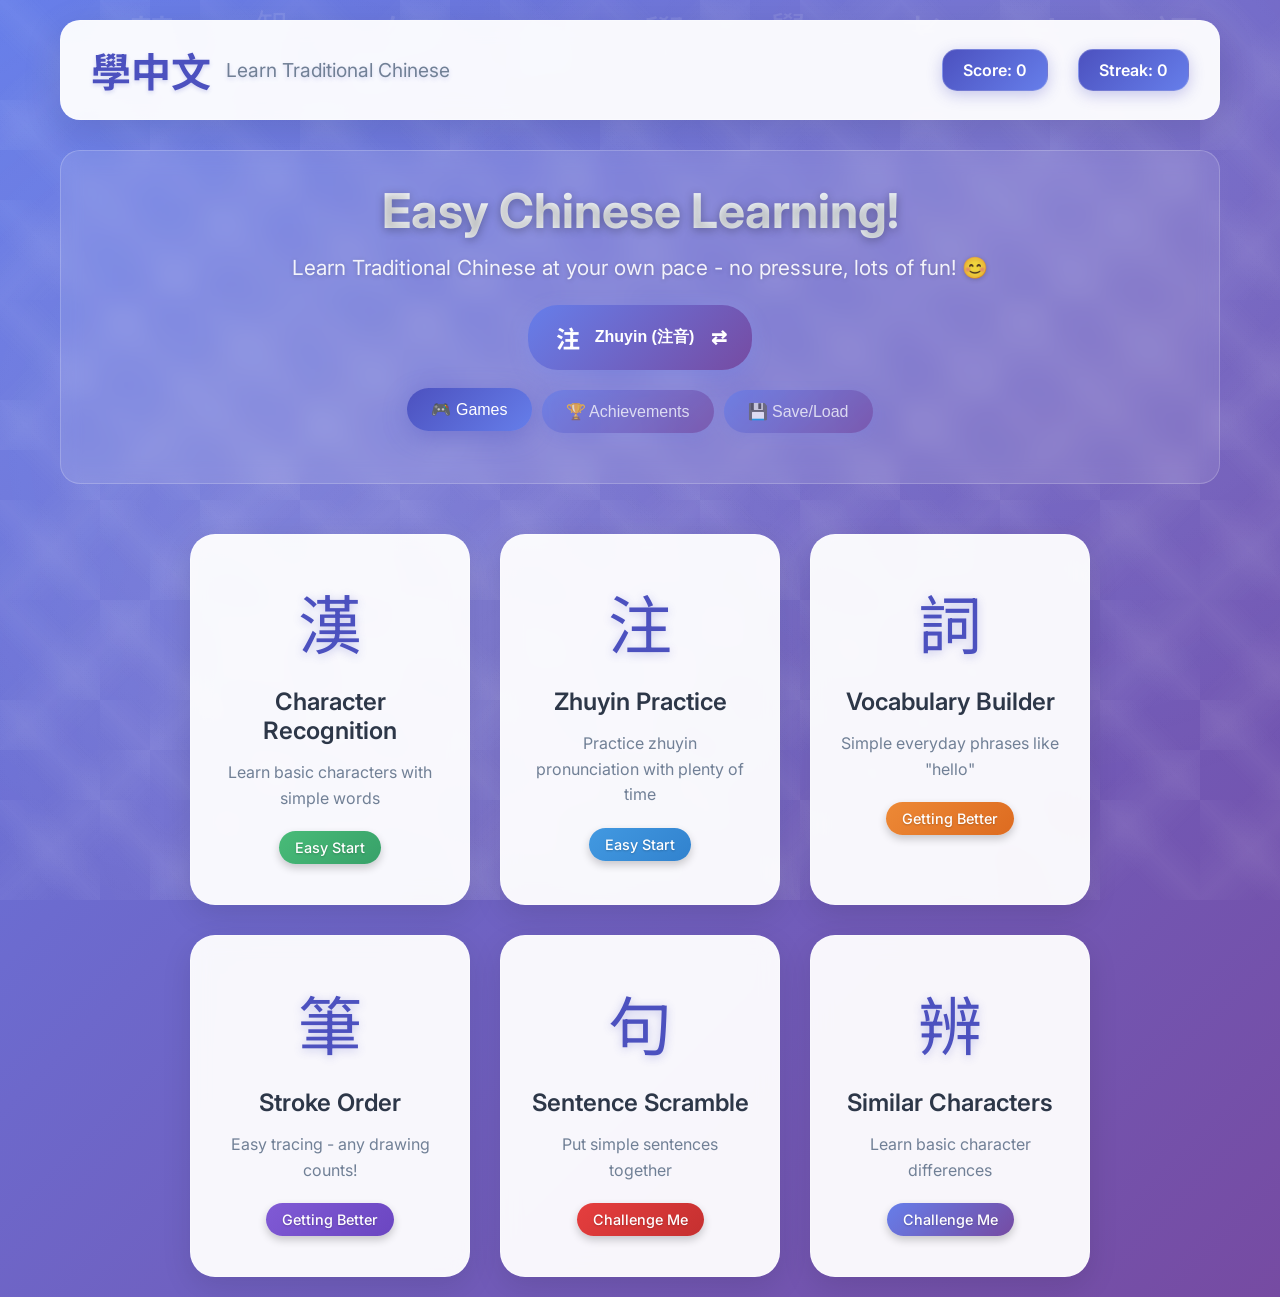
==== commit 6dc46381: "Add backspace button for zhuyin practice - Added backspace button (⌫) to zhuyin practice input secti" ====
--- a/index.html
+++ b/index.html
@@ -418,6 +418,7 @@
                     </div>
                     <div class="input-section">
                         <input type="text" id="zhuyin-input" placeholder="Click buttons or type zhuyin (注音)..." autocomplete="off" readonly>
+                        <button id="backspace-zhuyin" class="backspace-btn">⌫</button>
                         <button id="clear-zhuyin" class="clear-btn">Clear</button>
                         <button id="submit-zhuyin" class="submit-btn">Submit</button>
                     </div>
--- a/styles.css
+++ b/styles.css
@@ -1770,12 +1770,41 @@
 
 .clear-btn {
     background: linear-gradient(135deg, #f56565, #e53e3e);
+    color: white;
+    border: none;
+    padding: 20px 25px;
+    border-radius: 20px;
+    font-size: 1.1rem;
+    font-weight: 600;
+    cursor: pointer;
+    transition: all 0.3s ease;
     box-shadow: 0 4px 15px rgba(245, 101, 101, 0.3);
+    backdrop-filter: blur(10px);
 }
 
 .clear-btn:hover {
-    box-shadow: 0 6px 20px rgba(245, 101, 101, 0.4);
-    background: linear-gradient(135deg, #e53e3e, #c53030);
+    transform: translateY(-2px);
+    box-shadow: 0 8px 25px rgba(245, 101, 101, 0.4);
+}
+
+.backspace-btn {
+    background: linear-gradient(135deg, #ed8936, #dd6b20);
+    color: white;
+    border: none;
+    padding: 20px 25px;
+    border-radius: 20px;
+    font-size: 1.1rem;
+    font-weight: 600;
+    cursor: pointer;
+    transition: all 0.3s ease;
+    box-shadow: 0 4px 15px rgba(237, 137, 54, 0.3);
+    backdrop-filter: blur(10px);
+    min-width: 60px;
+}
+
+.backspace-btn:hover {
+    transform: translateY(-2px);
+    box-shadow: 0 8px 25px rgba(237, 137, 54, 0.4);
 }
 
 .skip-btn {
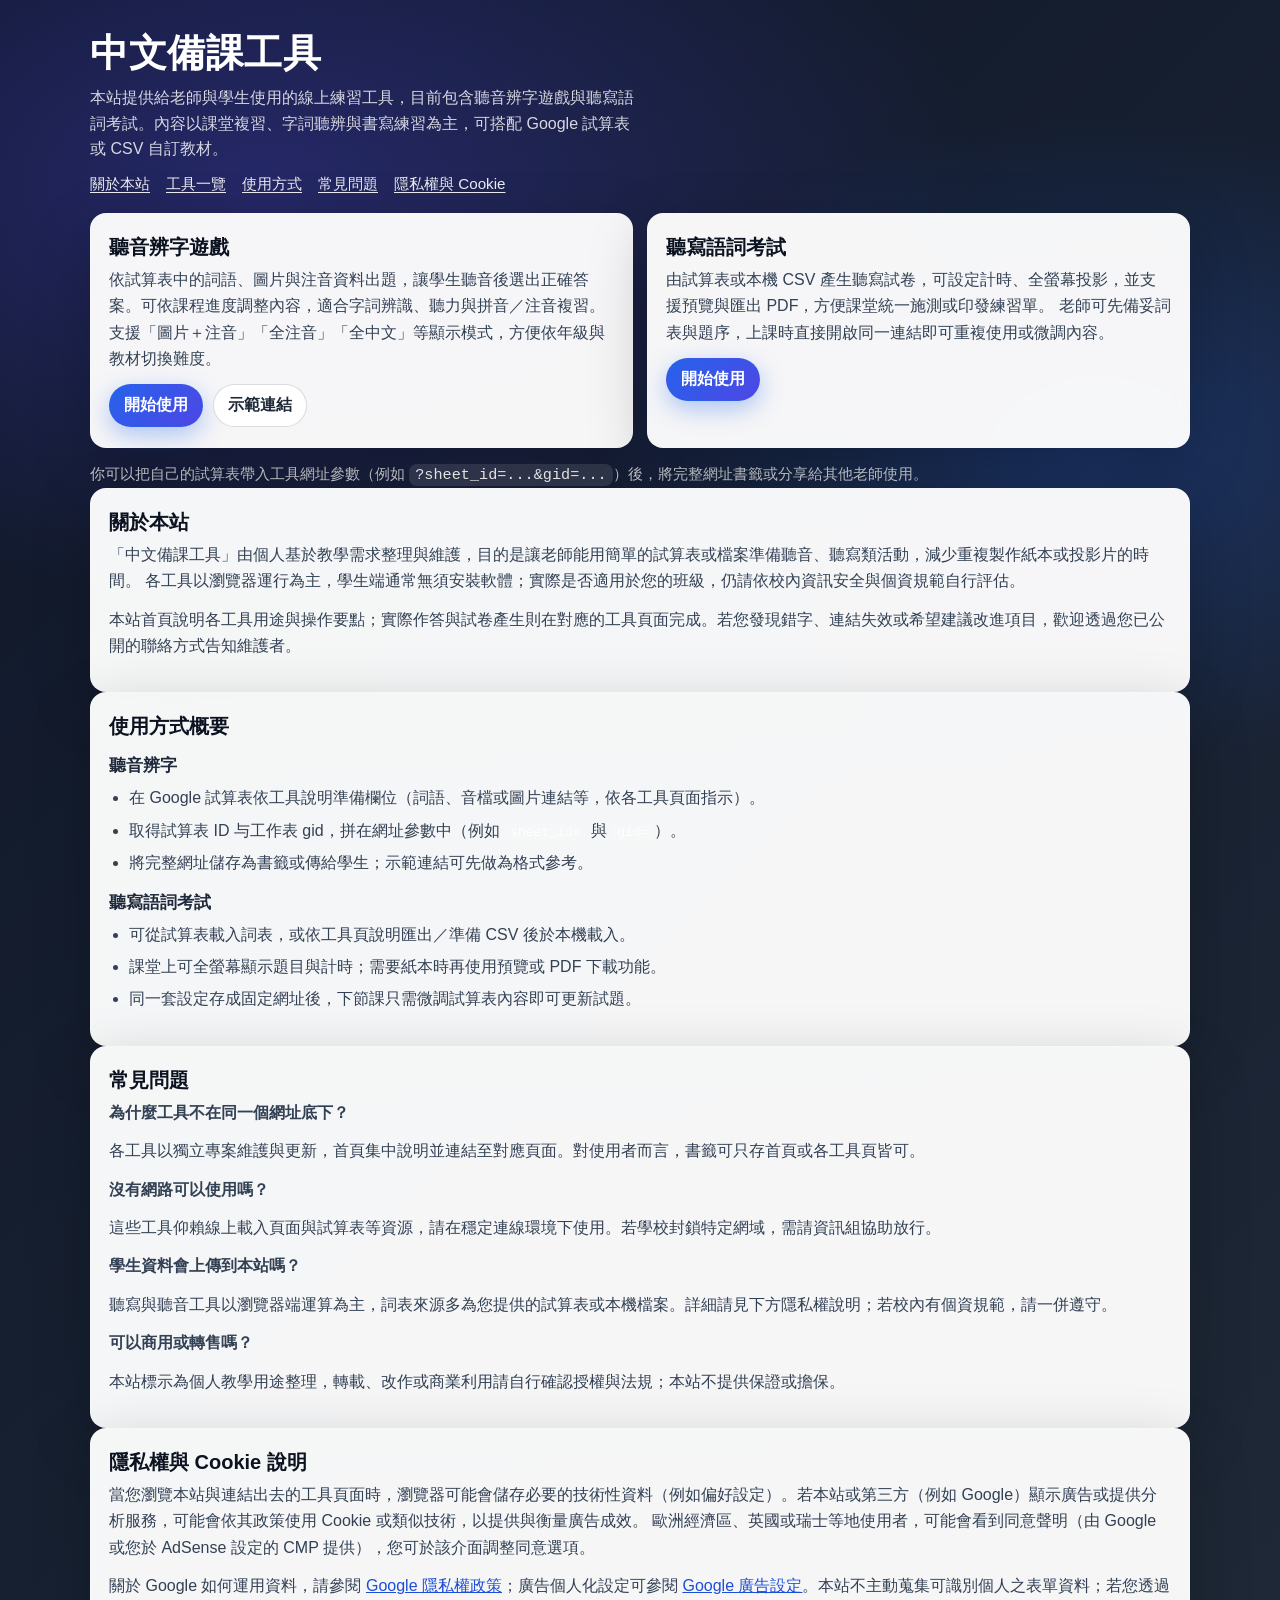
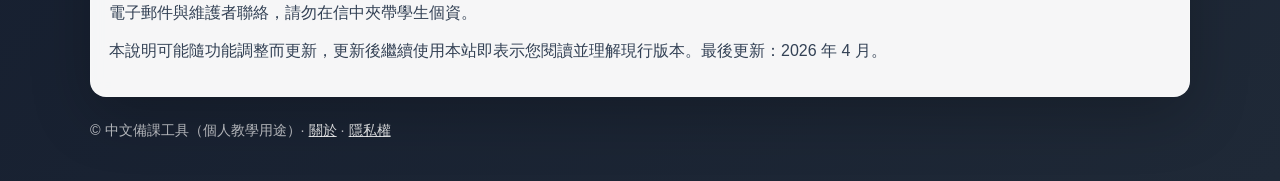
==== commit 26dc80d3: "Add files via upload" ====
--- a/index.html
+++ b/index.html
@@ -1,582 +1,211 @@
-<!DOCTYPE html>
-<html lang="en">
+<!doctype html>
+<html lang="zh-TW">
 <head>
-    <meta charset="UTF-8">
-    <meta name="viewport" content="width=device-width, initial-scale=1.0">
-    <title>學中文 - Learn Traditional Chinese</title>
-    <link rel="stylesheet" href="styles.css">
-    <link href="https://fonts.googleapis.com/css2?family=Noto+Sans+TC:wght@300;400;500;700&family=Inter:wght@300;400;500;600;700&display=swap" rel="stylesheet">
+  <meta charset="UTF-8" />
+  <meta name="viewport" content="width=device-width,initial-scale=1" />
+  <title>中文備課工具</title>
+  <meta name="description" content="提供聽音辨字、聽寫語詞考試等中文教學用線上工具，支援試算表與 CSV，適合課堂與自學練習。" />
+  <link rel="icon" href="data:image/svg+xml,<svg xmlns='http://www.w3.org/2000/svg' viewBox='0 0 32 32'><text y='24' font-size='24'>字</text></svg>">
+  <!-- 若使用 Google AdSense：請將官方提供的程式碼貼在這一行下方（</head> 之前） -->
+  <style>
+    :root{
+      --bg1:#0f172a; --bg2:#1f2937;
+      --card:#ffffff; --muted:#6b7280;
+      --brand:#2563eb; --brand2:#4f46e5;
+    }
+    *{box-sizing:border-box}
+    body{
+      margin:0;
+      font-family:-apple-system,BlinkMacSystemFont,"Segoe UI","Microsoft JhengHei","微軟正黑體",Arial,sans-serif;
+      color:#0b1220;
+      background: radial-gradient(1200px 700px at 20% 10%, rgba(79,70,229,.32), transparent 60%),
+                  radial-gradient(900px 600px at 85% 25%, rgba(37,99,235,.28), transparent 55%),
+                  linear-gradient(135deg,var(--bg1),var(--bg2));
+      min-height:100vh;
+      padding:28px 16px 40px;
+    }
+    .wrap{max-width:1100px;margin:0 auto}
+    header{
+      color:#fff;
+      display:flex;
+      align-items:flex-end;
+      justify-content:space-between;
+      gap:16px;
+      margin-bottom:18px;
+      flex-wrap:wrap;
+    }
+    h1{margin:0;font-size:clamp(1.6rem,4.8vw,2.4rem);letter-spacing:.5px}
+    .subtitle{margin:6px 0 0;color:rgba(255,255,255,.82);max-width:62ch;line-height:1.6}
+    .site-nav{
+      display:flex;flex-wrap:wrap;gap:10px 16px;
+      margin-top:12px;
+    }
+    .site-nav a{
+      color:rgba(255,255,255,.92);
+      font-size:.95rem;
+      text-decoration:underline;
+      text-underline-offset:3px;
+    }
+    .site-nav a:hover{color:#fff}
+    .grid{display:grid;grid-template-columns:repeat(12,1fr);gap:14px;margin-top:18px}
+    .card{
+      grid-column:span 12;
+      background:rgba(255,255,255,.96);
+      border:1px solid rgba(255,255,255,.22);
+      border-radius:16px;
+      box-shadow:0 18px 60px rgba(0,0,0,.22);
+      padding:18px 16px;
+      backdrop-filter: blur(8px);
+    }
+    @media (min-width:880px){
+      .card{grid-column:span 6;padding:20px 18px}
+    }
+    .card.wide{grid-column:span 12}
+    .card h2{margin:0 0 6px;font-size:1.25rem}
+    .card h3{margin:14px 0 8px;font-size:1.05rem;color:#1e293b}
+    .card p{margin:0 0 12px;color:#334155;line-height:1.65}
+    .card ul{margin:0 0 12px;padding-left:1.25rem;color:#334155;line-height:1.65}
+    .card li{margin-bottom:6px}
+    .btnRow{display:flex;gap:10px;flex-wrap:wrap;align-items:center}
+    a.btn{
+      display:inline-flex;
+      align-items:center;
+      justify-content:center;
+      gap:8px;
+      padding:10px 14px;
+      border-radius:999px;
+      text-decoration:none;
+      font-weight:700;
+      border:1px solid rgba(37,99,235,.25);
+      background:linear-gradient(135deg,var(--brand),var(--brand2));
+      color:#fff;
+      box-shadow:0 8px 24px rgba(37,99,235,.35);
+    }
+    a.btn.secondary{
+      background:#fff;
+      color:#1f2937;
+      border:1px solid rgba(31,41,55,.16);
+      box-shadow:none;
+      font-weight:650;
+    }
+    .note{
+      margin-top:14px;
+      color:rgba(255,255,255,.78);
+      font-size:.95rem;
+      line-height:1.55;
+    }
+    code{background:rgba(255,255,255,.12);color:#fff;padding:2px 6px;border-radius:8px}
+    .footer{margin-top:22px;color:rgba(255,255,255,.72);font-size:.9rem;line-height:1.6}
+    .footer a{color:rgba(255,255,255,.88)}
+    .faq-q{font-weight:700;color:#1e293b;margin-top:12px}
+    .faq-a{margin:4px 0 0;color:#334155;line-height:1.65}
+    .card a:not(.btn):not(.secondary){color:#1d4ed8}
+    .card a:not(.btn):not(.secondary):hover{text-decoration:underline}
+  </style>
 </head>
 <body>
-    <div class="container">
-        <!-- Header -->
-        <header class="header">
-            <h1 class="title">學中文 <span class="subtitle">Learn Traditional Chinese</span></h1>
-            <div class="score-board">
-                <div class="score">Score: <span id="score">0</span></div>
-                <div class="streak">Streak: <span id="streak">0</span></div>
-            </div>
-        </header>
-
-        <!-- Menu Screen -->
-        <div id="menu" class="menu-screen">
-            <div class="welcome">
-                <h2>Easy Chinese Learning!</h2>
-                <p>Learn Traditional Chinese at your own pace - no pressure, lots of fun! 😊</p>
-                
-                <div class="pronunciation-toggle">
-                    <button id="pronunciation-toggle" class="toggle-btn">
-                        <span class="toggle-icon">注</span>
-                        <span class="toggle-text">Zhuyin (注音)</span>
-                        <span class="toggle-switch">⇄</span>
-                    </button>
-                </div>
-
-                <!-- Menu Navigation Tabs -->
-                <div class="menu-navigation">
-                    <button class="nav-tab active" data-section="game-modes">🎮 Games</button>
-                    <button class="nav-tab" data-section="achievements">🏆 Achievements</button>
-                    <button class="nav-tab" data-section="save-load">💾 Save/Load</button>
-                </div>
-            </div>
-            
-            <!-- Game Modes Section -->
-            <div id="game-modes" class="menu-section active">
-                <div class="game-modes">
-                    <div class="game-card" data-mode="character-recognition">
-                        <div class="card-icon">漢</div>
-                        <h3>Character Recognition</h3>
-                        <p>Learn basic characters with simple words</p>
-                        <div class="difficulty">Easy Start</div>
-                    </div>
-                    
-                    <div class="game-card" data-mode="zhuyin-practice">
-                        <div class="card-icon">注</div>
-                        <h3>Zhuyin Practice</h3>
-                        <p>Practice pronunciation with plenty of time</p>
-                        <div class="difficulty">Easy Start</div>
-                    </div>
-                    
-                    <div class="game-card" data-mode="vocabulary-builder">
-                        <div class="card-icon">詞</div>
-                        <h3>Vocabulary Builder</h3>
-                        <p>Simple everyday phrases like "hello"</p>
-                        <div class="difficulty">Getting Better</div>
-                    </div>
-                    
-                    <div class="game-card" data-mode="stroke-order">
-                        <div class="card-icon">筆</div>
-                        <h3>Stroke Order</h3>
-                        <p>Easy tracing - any drawing counts!</p>
-                        <div class="difficulty">Getting Better</div>
-                    </div>
-                    
-                    <div class="game-card" data-mode="sentence-scramble">
-                        <div class="card-icon">句</div>
-                        <h3>Sentence Scramble</h3>
-                        <p>Put simple sentences together</p>
-                        <div class="difficulty">Challenge Me</div>
-                    </div>
-                    
-                    <div class="game-card" data-mode="similar-characters">
-                        <div class="card-icon">辨</div>
-                        <h3>Similar Characters</h3>
-                        <p>Learn basic character differences</p>
-                        <div class="difficulty">Challenge Me</div>
-                    </div>
-                </div>
-            </div>
-
-            <!-- Achievements Section -->
-            <div id="achievements-menu" class="menu-section">
-                <div class="achievements-container">
-                    <h2>🏆 Your Achievements</h2>
-                    
-                    <!-- Progress Overview -->
-                    <div class="progress-overview">
-                        <div class="stat-card">
-                            <div class="stat-number" id="total-games">0</div>
-                            <div class="stat-label">Games Completed</div>
-                        </div>
-                        <div class="stat-card">
-                            <div class="stat-number" id="total-score">0</div>
-                            <div class="stat-label">Total Score</div>
-                        </div>
-                        <div class="stat-card">
-                            <div class="stat-number" id="best-streak-stat">0</div>
-                            <div class="stat-label">Best Streak</div>
-                        </div>
-                        <div class="stat-card">
-                            <div class="stat-number" id="achievements-unlocked">0</div>
-                            <div class="stat-label">Achievements</div>
-                        </div>
-                    </div>
-
-                    <!-- Achievement Categories -->
-                    <div class="achievements-grid">
-                        <div class="achievement-category">
-                            <h3>🎯 Progress Milestones</h3>
-                            <div id="progress-achievements" class="achievements-list">
-                                <!-- Progress achievements will be populated here -->
-                            </div>
-                        </div>
-                        
-                        <div class="achievement-category">
-                            <h3>⭐ Performance Awards</h3>
-                            <div id="performance-achievements" class="achievements-list">
-                                <!-- Performance achievements will be populated here -->
-                            </div>
-                        </div>
-                        
-                        <div class="achievement-category">
-                            <h3>🎮 Game Mastery</h3>
-                            <div id="mastery-achievements" class="achievements-list">
-                                <!-- Mastery achievements will be populated here -->
-                            </div>
-                        </div>
-                    </div>
-
-                    <!-- Achievement Details -->
-                    <div class="achievement-details">
-                        <h3>💡 How to Unlock More Achievements</h3>
-                        <div class="tips-grid">
-                            <div class="tip-card">
-                                <span class="tip-icon">🎯</span>
-                                <div class="tip-content">
-                                    <strong>Play Regularly</strong>
-                                    <p>Complete games to unlock progress milestones</p>
-                                </div>
-                            </div>
-                            <div class="tip-card">
-                                <span class="tip-icon">⚡</span>
-                                <div class="tip-content">
-                                    <strong>Build Streaks</strong>
-                                    <p>Answer questions correctly in a row</p>
-                                </div>
-                            </div>
-                            <div class="tip-card">
-                                <span class="tip-icon">🎨</span>
-                                <div class="tip-content">
-                                    <strong>Try All Games</strong>
-                                    <p>Master different game modes for special badges</p>
-                                </div>
-                            </div>
-                            <div class="tip-card">
-                                <span class="tip-icon">🎯</span>
-                                <div class="tip-content">
-                                    <strong>Perfect Scores</strong>
-                                    <p>Get 100% accuracy for performance awards</p>
-                                </div>
-                            </div>
-                        </div>
-                    </div>
-                </div>
-            </div>
-
-            <!-- Save/Load Section -->
-            <div id="save-load-menu" class="menu-section">
-                <div class="save-load-container">
-                    <h2>💾 Save & Load Progress</h2>
-                    
-                    <!-- Current Progress Summary -->
-                    <div class="current-progress-summary">
-                        <h3>📊 Current Progress</h3>
-                        <div class="progress-summary-grid">
-                            <div class="summary-item">
-                                <span class="summary-label">Games Completed:</span>
-                                <span class="summary-value" id="save-games-completed">0</span>
-                            </div>
-                            <div class="summary-item">
-                                <span class="summary-label">Total Score:</span>
-                                <span class="summary-value" id="save-total-score">0</span>
-                            </div>
-                            <div class="summary-item">
-                                <span class="summary-label">Best Streak:</span>
-                                <span class="summary-value" id="save-best-streak">0</span>
-                            </div>
-                            <div class="summary-item">
-                                <span class="summary-label">Achievements:</span>
-                                <span class="summary-value" id="save-achievements-count">0</span>
-                            </div>
-                        </div>
-                    </div>
-
-                    <!-- Save/Load Actions -->
-                    <div class="save-load-actions">
-                        <div class="action-section">
-                            <h3>💾 Generate Save Code</h3>
-                            <p>Generate a save code that you can copy and paste to backup your progress.</p>
-                            <button id="export-save-btn" class="action-btn export-btn">
-                                <span class="btn-icon">🔢</span>
-                                <span class="btn-text">Generate Save Code</span>
-                            </button>
-                            <div id="save-code-display" class="save-code-container" style="display: none;">
-                                <label for="save-code-text">Your Save Code:</label>
-                                <textarea id="save-code-text" class="save-code-text" readonly rows="4" placeholder="Your save code will appear here..."></textarea>
-                                <button id="copy-save-code" class="action-btn copy-btn">
-                                    <span class="btn-icon">📋</span>
-                                    <span class="btn-text">Copy to Clipboard</span>
-                                </button>
-                            </div>
-                        </div>
-
-                        <div class="action-section">
-                            <h3>📁 Load from Save Code</h3>
-                            <p>Paste a save code to restore your progress. This will replace your current progress.</p>
-                            <div class="import-section">
-                                <label for="import-code-text">Paste Save Code:</label>
-                                <textarea id="import-code-text" class="save-code-text" rows="4" placeholder="Paste your save code here..."></textarea>
-                                <button id="import-save-btn" class="action-btn import-btn">
-                                    <span class="btn-icon">⬆️</span>
-                                    <span class="btn-text">Load Progress</span>
-                                </button>
-                                <div id="import-feedback" class="import-feedback"></div>
-                            </div>
-                        </div>
-
-                        <div class="action-section danger-section">
-                            <h3>🗑️ Reset Progress</h3>
-                            <p class="danger-text">⚠️ This will permanently delete all your progress, scores, and achievements. This cannot be undone!</p>
-                            <button id="reset-progress-btn" class="action-btn danger-btn">
-                                <span class="btn-icon">🗑️</span>
-                                <span class="btn-text">Reset All Progress</span>
-                            </button>
-                        </div>
-                    </div>
-
-                    <!-- Save/Load Information -->
-                    <div class="save-load-info">
-                        <h3>💡 How It Works</h3>
-                        <div class="info-grid">
-                            <div class="info-card">
-                                <span class="info-icon">💾</span>
-                                <div class="info-content">
-                                    <strong>Automatic Saving</strong>
-                                    <p>Your progress is automatically saved to your browser. No manual saving needed during normal play!</p>
-                                </div>
-                            </div>
-                            <div class="info-card">
-                                <span class="info-icon">🔢</span>
-                                <div class="info-content">
-                                    <strong>Save Code</strong>
-                                    <p>Generate a unique code to backup your progress. Copy and save it somewhere safe for easy sharing!</p>
-                                </div>
-                            </div>
-                            <div class="info-card">
-                                <span class="info-icon">📋</span>
-                                <div class="info-content">
-                                    <strong>Copy & Paste</strong>
-                                    <p>Simply copy your save code and paste it on any device to transfer your progress instantly!</p>
-                                </div>
-                            </div>
-                            <div class="info-card">
-                                <span class="info-icon">🔄</span>
-                                <div class="info-content">
-                                    <strong>Fresh Start</strong>
-                                    <p>Reset everything to start over. Make sure to export a backup first if you want to keep your progress!</p>
-                                </div>
-                            </div>
-                        </div>
-                    </div>
-                </div>
-            </div>
+  <div class="wrap">
+    <header>
+      <div>
+        <h1>中文備課工具</h1>
+        <div class="subtitle">
+          本站提供給老師與學生使用的線上練習工具，目前包含聽音辨字遊戲與聽寫語詞考試。內容以課堂複習、字詞聽辨與書寫練習為主，可搭配 Google 試算表或 CSV 自訂教材。
         </div>
-
-        <!-- Game Screen -->
-        <div id="game-screen" class="game-screen hidden">
-            <div class="game-header">
-                <button id="back-btn" class="back-btn">← Back to Menu</button>
-                <div class="game-title" id="current-game-title"></div>
-                <div class="progress-bar">
-                    <div class="progress" id="progress"></div>
-                </div>
-            </div>
-
-            <div class="game-content">
-                <!-- Character Recognition Game -->
-                <div id="character-recognition-game" class="game-mode hidden">
-                    <!-- Options Panel -->
-                    <div id="character-options-panel" class="options-panel">
-                        <h4>Practice Options</h4>
-                        
-                        <div class="option-group">
-                            <label>Game Mode:</label>
-                            <select id="char-game-mode">
-                                <option value="standard">Standard (Zhuyin → Character)</option>
-                                <option value="reverse">Reverse (Character → Meaning)</option>
-                                <option value="audio">Audio (Sound → Character)</option>
-                                <option value="meaning">Meaning Only (English → Character)</option>
-                                <option value="mixed" selected>Mixed Practice (Challenging)</option>
-                            </select>
-                        </div>
-
-                        <div class="option-group">
-                            <label>Question Type:</label>
-                            <select id="char-question-type">
-                                <option value="multiple-choice">Multiple Choice</option>
-                                <option value="text-input">Text Input</option>
-                                <option value="true-false">True/False</option>
-                            </select>
-                        </div>
-
-                        <div class="option-group">
-                            <label>Difficulty:</label>
-                            <select id="char-difficulty">
-                                <option value="easy">Foundation (4 choices)</option>
-                                <option value="medium">Developing (6 choices)</option>
-                                <option value="hard" selected>Proficient (8 choices)</option>
-                                <option value="expert">Expert (10 choices)</option>
-                                <option value="master">Master (12 choices)</option>
-                                <option value="grandmaster">Grandmaster (15 choices)</option>
-                                <option value="legendary">Legendary (18 choices)</option>
-                                <option value="mythical">Mythical (20 choices)</option>
-                                <option value="custom">Custom (choose your own)</option>
-                            </select>
-                        </div>
-
-                        <div class="option-group" id="custom-choices-group" style="display: none;">
-                            <label>Custom Number of Choices:</label>
-                            <input type="number" id="custom-choices" min="3" max="25" value="8" />
-                            <div class="difficulty-warning">⚠️ More than 15 choices = Extreme Challenge!</div>
-                        </div>
-
-                        <div class="option-group">
-                            <label>Character Type:</label>
-                            <select id="char-type-filter">
-                                <option value="all">All Characters</option>
-                                <option value="single">Single Characters Only</option>
-                                <option value="compound">Compound Words Only</option>
-                            </select>
-                        </div>
-
-                        <div class="option-group checkbox-group">
-                            <label>
-                                <input type="checkbox" id="char-timer-mode" checked> Timer Mode (5-25 seconds based on difficulty)
-                            </label>
-                            <label>
-                                <input type="checkbox" id="char-hint-mode"> Hint System (reduces points)
-                            </label>
-                            <label>
-                                <input type="checkbox" id="char-audio-mode"> Audio Support
-                            </label>
-                        </div>
-
-                        <button id="start-char-practice" class="start-practice-btn">Start Practice</button>
-                    </div>
-
-                    <!-- Game Content -->
-                    <div id="character-game-content" class="game-content-section hidden">
-                        <div class="game-header">
-                            <div class="timer-display" id="char-timer" style="display: none;">30</div>
-                            <div class="question-counter" id="char-question-counter">Question 1 of 10</div>
-                            <button id="char-hint-btn" class="hint-btn" style="display: none;">💡 Hint</button>
-                            <button id="char-skip-btn" class="skip-btn">Skip ⏭️</button>
-                        </div>
-
-                        <div class="question-section">
-                            <div class="question-display" id="char-question-display"></div>
-                            <div class="hint-area" id="char-hint-area" style="display: none;"></div>
-                            <button id="char-audio-btn" class="audio-btn" style="display: none;">🔊 Play Audio</button>
-                        </div>
-
-                        <div class="answer-section">
-                            <!-- Multiple Choice Options -->
-                            <div class="options-grid" id="character-options" style="display: none;"></div>
-                            
-                            <!-- Text Input -->
-                            <div id="char-text-input-section" style="display: none;">
-                                <input type="text" id="char-text-input" placeholder="Type your answer here..." />
-                                <button id="char-submit-text">Submit</button>
-                            </div>
-                            
-                            <!-- True/False -->
-                            <div id="char-true-false-section" style="display: none;">
-                                <div class="true-false-statement" id="char-tf-statement"></div>
-                                <div class="true-false-buttons">
-                                    <button id="char-true-btn" class="tf-btn true">True 正確</button>
-                                    <button id="char-false-btn" class="tf-btn false">False 錯誤</button>
-                                </div>
-                            </div>
-                        </div>
-                    </div>
-                </div>
-
-                <!-- Vocabulary Builder Game -->
-                <div id="vocabulary-builder-game" class="game-mode hidden">
-                    <div class="question-section">
-                        <div class="word-display" id="vocab-question"></div>
-                        <div class="translation-type" id="translation-direction"></div>
-                    </div>
-                    <div class="options-grid" id="vocab-options"></div>
-                </div>
-
-                <!-- Zhuyin Practice Game -->
-                <div id="zhuyin-practice-game" class="game-mode hidden">
-                    <div class="question-section">
-                        <div class="character-display" id="zhuyin-character-question"></div>
-                        <div class="meaning-display" id="zhuyin-character-meaning"></div>
-                    </div>
-                    <div class="input-section">
-                        <input type="text" id="zhuyin-input" placeholder="Click buttons or type zhuyin (注音)..." autocomplete="off" readonly>
-                        <button id="backspace-zhuyin" class="backspace-btn">⌫</button>
-                        <button id="clear-zhuyin" class="clear-btn">Clear</button>
-                        <button id="submit-zhuyin" class="submit-btn">Submit</button>
-                    </div>
-                    <div class="zhuyin-keyboard">
-                        <div class="keyboard-section">
-                            <div class="section-title">聲母 (Initials)</div>
-                            <div class="zhuyin-buttons initials">
-                                <button class="zhuyin-btn" data-zhuyin="ㄅ">ㄅ</button>
-                                <button class="zhuyin-btn" data-zhuyin="ㄆ">ㄆ</button>
-                                <button class="zhuyin-btn" data-zhuyin="ㄇ">ㄇ</button>
-                                <button class="zhuyin-btn" data-zhuyin="ㄈ">ㄈ</button>
-                                <button class="zhuyin-btn" data-zhuyin="ㄉ">ㄉ</button>
-                                <button class="zhuyin-btn" data-zhuyin="ㄊ">ㄊ</button>
-                                <button class="zhuyin-btn" data-zhuyin="ㄋ">ㄋ</button>
-                                <button class="zhuyin-btn" data-zhuyin="ㄌ">ㄌ</button>
-                                <button class="zhuyin-btn" data-zhuyin="ㄍ">ㄍ</button>
-                                <button class="zhuyin-btn" data-zhuyin="ㄎ">ㄎ</button>
-                                <button class="zhuyin-btn" data-zhuyin="ㄏ">ㄏ</button>
-                                <button class="zhuyin-btn" data-zhuyin="ㄐ">ㄐ</button>
-                                <button class="zhuyin-btn" data-zhuyin="ㄑ">ㄑ</button>
-                                <button class="zhuyin-btn" data-zhuyin="ㄒ">ㄒ</button>
-                                <button class="zhuyin-btn" data-zhuyin="ㄓ">ㄓ</button>
-                                <button class="zhuyin-btn" data-zhuyin="ㄔ">ㄔ</button>
-                                <button class="zhuyin-btn" data-zhuyin="ㄕ">ㄕ</button>
-                                <button class="zhuyin-btn" data-zhuyin="ㄖ">ㄖ</button>
-                                <button class="zhuyin-btn" data-zhuyin="ㄗ">ㄗ</button>
-                                <button class="zhuyin-btn" data-zhuyin="ㄘ">ㄘ</button>
-                                <button class="zhuyin-btn" data-zhuyin="ㄙ">ㄙ</button>
-                            </div>
-                        </div>
-                        <div class="keyboard-section">
-                            <div class="section-title">韻母 (Finals)</div>
-                            <div class="zhuyin-buttons finals">
-                                <button class="zhuyin-btn" data-zhuyin="ㄚ">ㄚ</button>
-                                <button class="zhuyin-btn" data-zhuyin="ㄛ">ㄛ</button>
-                                <button class="zhuyin-btn" data-zhuyin="ㄜ">ㄜ</button>
-                                <button class="zhuyin-btn" data-zhuyin="ㄝ">ㄝ</button>
-                                <button class="zhuyin-btn" data-zhuyin="ㄞ">ㄞ</button>
-                                <button class="zhuyin-btn" data-zhuyin="ㄟ">ㄟ</button>
-                                <button class="zhuyin-btn" data-zhuyin="ㄠ">ㄠ</button>
-                                <button class="zhuyin-btn" data-zhuyin="ㄡ">ㄡ</button>
-                                <button class="zhuyin-btn" data-zhuyin="ㄢ">ㄢ</button>
-                                <button class="zhuyin-btn" data-zhuyin="ㄣ">ㄣ</button>
-                                <button class="zhuyin-btn" data-zhuyin="ㄤ">ㄤ</button>
-                                <button class="zhuyin-btn" data-zhuyin="ㄥ">ㄥ</button>
-                                <button class="zhuyin-btn" data-zhuyin="ㄦ">ㄦ</button>
-                                <button class="zhuyin-btn" data-zhuyin="ㄧ">ㄧ</button>
-                                <button class="zhuyin-btn" data-zhuyin="ㄨ">ㄨ</button>
-                                <button class="zhuyin-btn" data-zhuyin="ㄩ">ㄩ</button>
-                            </div>
-                        </div>
-                        <div class="keyboard-section">
-                            <div class="section-title">聲調 (Tones) & 空格 (Space)</div>
-                            <div class="zhuyin-buttons tones">
-                                <button class="zhuyin-btn tone-btn" data-zhuyin="">一聲</button>
-                                <button class="zhuyin-btn tone-btn" data-zhuyin="ˊ">二聲 ˊ</button>
-                                <button class="zhuyin-btn tone-btn" data-zhuyin="ˇ">三聲 ˇ</button>
-                                <button class="zhuyin-btn tone-btn" data-zhuyin="ˋ">四聲 ˋ</button>
-                                <button class="zhuyin-btn tone-btn" data-zhuyin="˙">輕聲 ˙</button>
-                                <button class="zhuyin-btn space-btn" data-zhuyin=" ">Space</button>
-                            </div>
-                        </div>
-                    </div>
-                </div>
-
-                <!-- Stroke Order Game -->
-                <div id="stroke-order-game" class="game-mode hidden">
-                    <div class="stroke-practice" id="stroke-area">
-                        <!-- Tutorial content will be dynamically generated here -->
-                    </div>
-                </div>
-
-                <!-- Sentence Scramble Game -->
-                <div id="sentence-scramble-game" class="game-mode hidden">
-                    <div class="question-section">
-                        <div class="scrambled-sentence-container">
-                            <div class="english-hint" id="english-hint"></div>
-                            <div class="audio-controls">
-                                <button id="play-audio-btn" class="audio-btn">🔊 Listen</button>
-                                <button id="show-zhuyin-btn" class="audio-btn">注音</button>
-                            </div>
-                            <div class="zhuyin-display hidden" id="zhuyin-hint"></div>
-                        </div>
-                    </div>
-                    <div class="scramble-area">
-                        <div class="word-bank" id="word-bank">
-                            <div class="bank-title">Word Bank</div>
-                            <div class="words-container" id="words-container"></div>
-                        </div>
-                        <div class="sentence-builder" id="sentence-builder">
-                            <div class="builder-title">Build the sentence:</div>
-                            <div class="sentence-slots" id="sentence-slots"></div>
-                            <button id="check-sentence-btn" class="submit-btn">Check Sentence</button>
-                        </div>
-                    </div>
-                </div>
-                
-                <!-- Similar Characters Game -->
-                <div id="similar-characters-game" class="game-mode hidden">
-                    <div class="similar-chars-content">
-                        <div class="comparison-section">
-                            <div class="chars-comparison" id="chars-comparison">
-                                <!-- Character comparison will be populated here -->
-                            </div>
-                        </div>
-                        
-                        <div class="differences-section">
-                            <div class="differences-explanation" id="differences-explanation">
-                                <!-- Differences explanation will be populated here -->
-                            </div>
-                        </div>
-                        
-                        <div class="quiz-section" id="quiz-section">
-                            <!-- Quiz questions will be populated here -->
-                        </div>
-                        
-                        <div class="similar-chars-controls">
-                            <button id="show-explanation-btn" class="similar-btn explanation-btn">💡 Show Explanation</button>
-                            <button id="next-comparison-btn" class="similar-btn next-btn">➡️ Next Comparison</button>
-                        </div>
-                    </div>
-                </div>
-            </div>
-
-            <div class="game-footer">
-                <div class="feedback" id="feedback"></div>
-                <button id="next-question" class="next-btn hidden">Next Question</button>
-            </div>
+        <nav class="site-nav" aria-label="頁面導覽">
+          <a href="#about">關於本站</a>
+          <a href="#tools">工具一覽</a>
+          <a href="#how">使用方式</a>
+          <a href="#faq">常見問題</a>
+          <a href="#privacy">隱私權與 Cookie</a>
+        </nav>
+      </div>
+    </header>
+
+    <div class="grid" id="tools">
+      <section class="card">
+        <h2>聽音辨字遊戲</h2>
+        <p>
+          依試算表中的詞語、圖片與注音資料出題，讓學生聽音後選出正確答案。可依課程進度調整內容，適合字詞辨識、聽力與拼音／注音複習。
+          支援「圖片＋注音」「全注音」「全中文」等顯示模式，方便依年級與教材切換難度。
+        </p>
+        <div class="btnRow">
+          <a class="btn" href="https://jojochuang.github.io/listening_game/index.html">開始使用</a>
+          <a class="btn secondary" href="https://jojochuang.github.io/listening_game/index.html?sheet_id=1264gdkuMnIn2k5L5KM69yumBfJFdYVhxzzsC-2R5Q2U&gid=922303464&lesson=13&mode=easy">示範連結</a>
         </div>
-
-        <!-- Results Screen -->
-        <div id="results-screen" class="results-screen hidden">
-            <div class="results-content">
-                <h2>Game Complete!</h2>
-                <div class="final-score">
-                    <div class="score-item">
-                        <span class="label">Final Score:</span>
-                        <span class="value" id="final-score">0</span>
-                    </div>
-                    <div class="score-item">
-                        <span class="label">Accuracy:</span>
-                        <span class="value" id="accuracy">0%</span>
-                    </div>
-                    <div class="score-item">
-                        <span class="label">Best Streak:</span>
-                        <span class="value" id="best-streak">0</span>
-                    </div>
-                </div>
-                <div class="achievements" id="achievements"></div>
-                <div class="action-buttons">
-                    <button id="play-again-btn" class="play-again-btn">Play Again</button>
-                    <button id="menu-btn" class="menu-btn">Back to Menu</button>
-                </div>
-            </div>
+      </section>
+
+      <section class="card">
+        <h2>聽寫語詞考試</h2>
+        <p>
+          由試算表或本機 CSV 產生聽寫試卷，可設定計時、全螢幕投影，並支援預覽與匯出 PDF，方便課堂統一施測或印發練習單。
+          老師可先備妥詞表與題序，上課時直接開啟同一連結即可重複使用或微調內容。
+        </p>
+        <div class="btnRow">
+          <a class="btn" href="https://jojochuang.github.io/dictation_exam/index.html">開始使用</a>
         </div>
+      </section>
     </div>
 
-    <script src="gameData.js"></script>
-    <script src="script.js"></script>
+    <div class="note">
+      你可以把自己的試算表帶入工具網址參數（例如 <code>?sheet_id=...&amp;gid=...</code>）後，將完整網址書籤或分享給其他老師使用。
+    </div>
+
+    <section class="card wide" id="about">
+      <h2>關於本站</h2>
+      <p>
+        「中文備課工具」由個人基於教學需求整理與維護，目的是讓老師能用簡單的試算表或檔案準備聽音、聽寫類活動，減少重複製作紙本或投影片的時間。
+        各工具以瀏覽器運行為主，學生端通常無須安裝軟體；實際是否適用於您的班級，仍請依校內資訊安全與個資規範自行評估。
+      </p>
+      <p>
+        本站首頁說明各工具用途與操作要點；實際作答與試卷產生則在對應的工具頁面完成。若您發現錯字、連結失效或希望建議改進項目，歡迎透過您已公開的聯絡方式告知維護者。
+      </p>
+    </section>
+
+    <section class="card wide" id="how">
+      <h2>使用方式概要</h2>
+      <h3>聽音辨字</h3>
+      <ul>
+        <li>在 Google 試算表依工具說明準備欄位（詞語、音檔或圖片連結等，依各工具頁面指示）。</li>
+        <li>取得試算表 ID 与工作表 gid，拼在網址參數中（例如 <code>sheet_id=</code> 與 <code>gid=</code>）。</li>
+        <li>將完整網址儲存為書籤或傳給學生；示範連結可先做為格式參考。</li>
+      </ul>
+      <h3>聽寫語詞考試</h3>
+      <ul>
+        <li>可從試算表載入詞表，或依工具頁說明匯出／準備 CSV 後於本機載入。</li>
+        <li>課堂上可全螢幕顯示題目與計時；需要紙本時再使用預覽或 PDF 下載功能。</li>
+        <li>同一套設定存成固定網址後，下節課只需微調試算表內容即可更新試題。</li>
+      </ul>
+    </section>
+
+    <section class="card wide" id="faq">
+      <h2>常見問題</h2>
+      <p class="faq-q">為什麼工具不在同一個網址底下？</p>
+      <p class="faq-a">各工具以獨立專案維護與更新，首頁集中說明並連結至對應頁面。對使用者而言，書籤可只存首頁或各工具頁皆可。</p>
+      <p class="faq-q">沒有網路可以使用嗎？</p>
+      <p class="faq-a">這些工具仰賴線上載入頁面與試算表等資源，請在穩定連線環境下使用。若學校封鎖特定網域，需請資訊組協助放行。</p>
+      <p class="faq-q">學生資料會上傳到本站嗎？</p>
+      <p class="faq-a">聽寫與聽音工具以瀏覽器端運算為主，詞表來源多為您提供的試算表或本機檔案。詳細請見下方隱私權說明；若校內有個資規範，請一併遵守。</p>
+      <p class="faq-q">可以商用或轉售嗎？</p>
+      <p class="faq-a">本站標示為個人教學用途整理，轉載、改作或商業利用請自行確認授權與法規；本站不提供保證或擔保。</p>
+    </section>
+
+    <section class="card wide" id="privacy">
+      <h2>隱私權與 Cookie 說明</h2>
+      <p>
+        當您瀏覽本站與連結出去的工具頁面時，瀏覽器可能會儲存必要的技術性資料（例如偏好設定）。若本站或第三方（例如 Google）顯示廣告或提供分析服務，可能會依其政策使用 Cookie 或類似技術，以提供與衡量廣告成效。
+        歐洲經濟區、英國或瑞士等地使用者，可能會看到同意聲明（由 Google 或您於 AdSense 設定的 CMP 提供），您可於該介面調整同意選項。
+      </p>
+      <p>
+        關於 Google 如何運用資料，請參閱 <a href="https://policies.google.com/privacy" rel="noopener noreferrer" target="_blank">Google 隱私權政策</a>；廣告個人化設定可參閱 <a href="https://adssettings.google.com/" rel="noopener noreferrer" target="_blank">Google 廣告設定</a>。本站不主動蒐集可識別個人之表單資料；若您透過電子郵件與維護者聯絡，請勿在信中夾帶學生個資。
+      </p>
+      <p>
+        本說明可能隨功能調整而更新，更新後繼續使用本站即表示您閱讀並理解現行版本。最後更新：2026 年 4 月。
+      </p>
+    </section>
+
+    <div class="footer">
+      © 中文備課工具（個人教學用途）· <a href="#about">關於</a> · <a href="#privacy">隱私權</a>
+    </div>
+  </div>
 </body>
-</html> +</html>
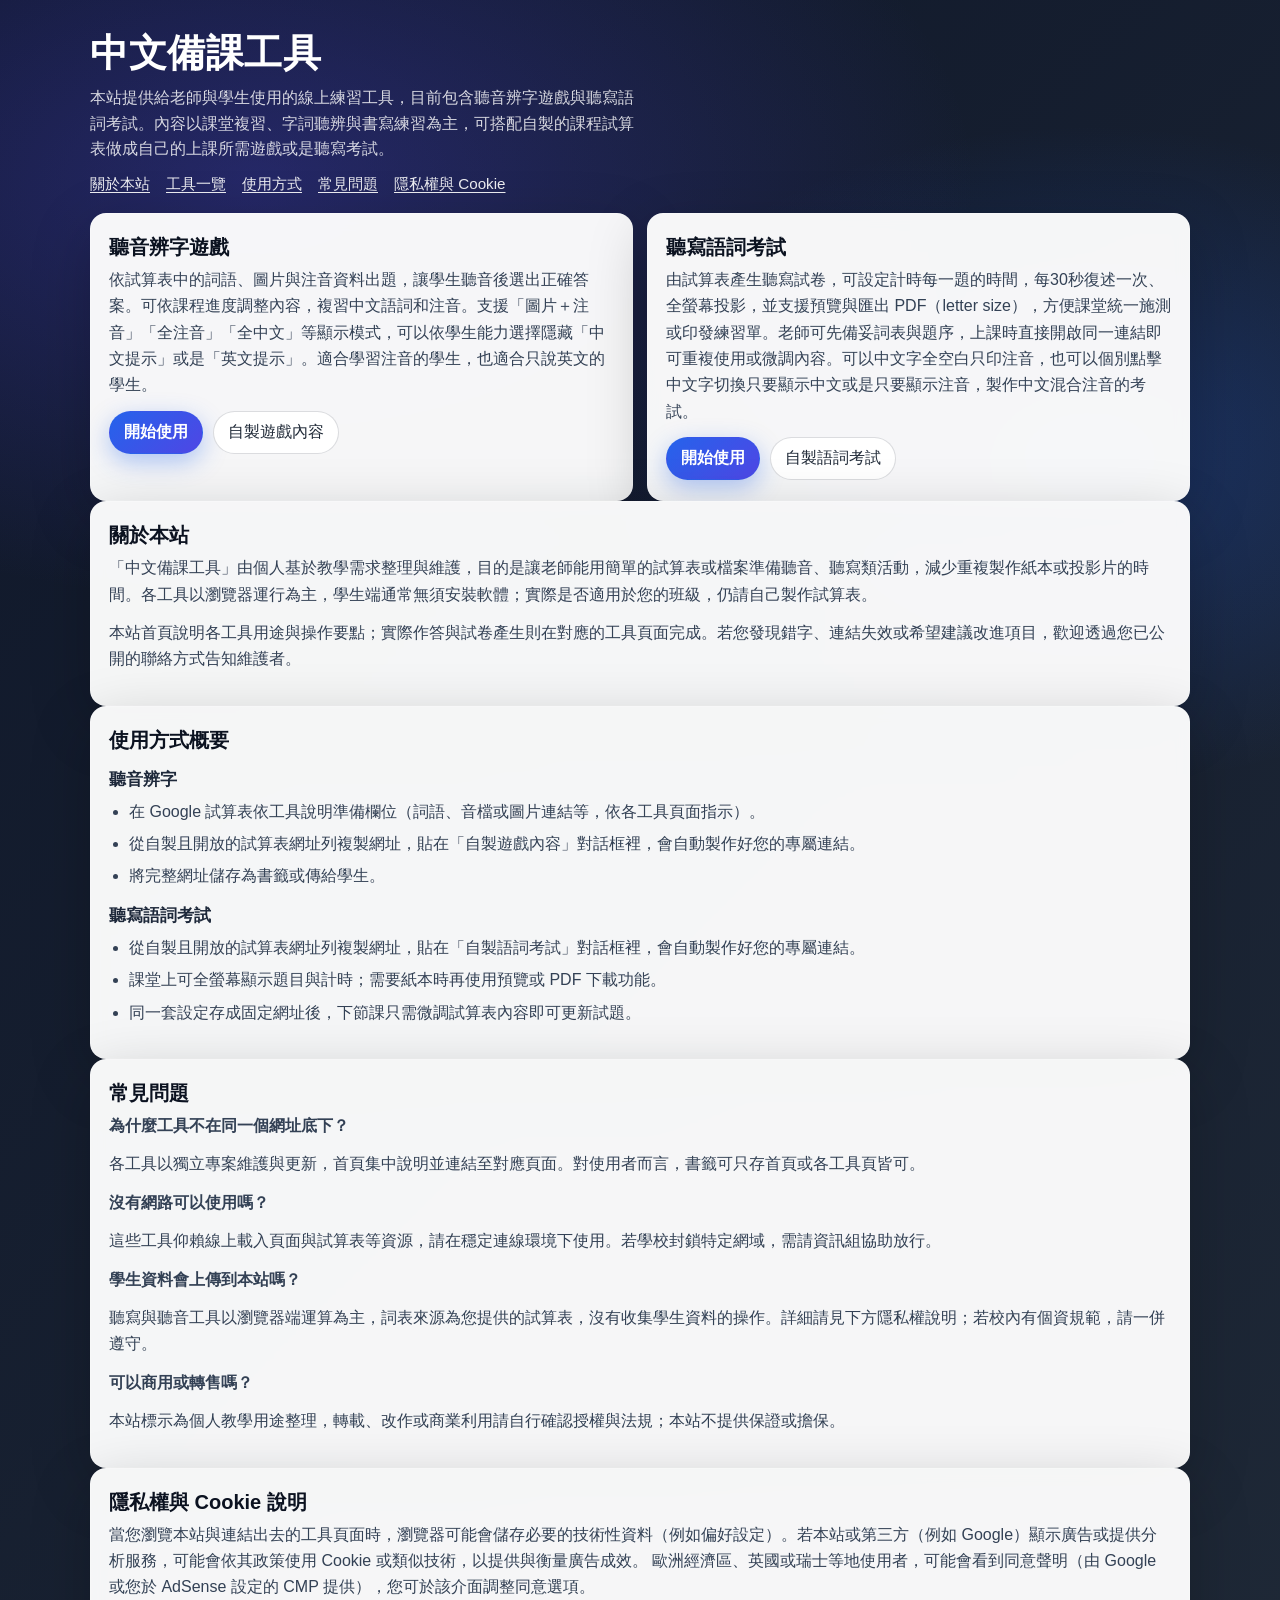
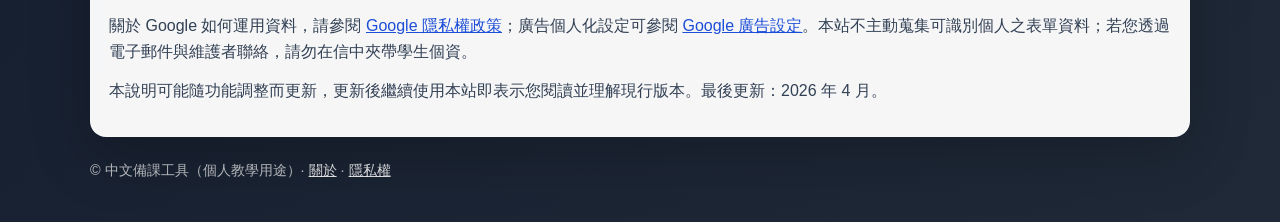
==== commit e8aa1b4e: "Update index.html" ====
--- a/index.html
+++ b/index.html
@@ -67,7 +67,7 @@
     .card ul{margin:0 0 12px;padding-left:1.25rem;color:#334155;line-height:1.65}
     .card li{margin-bottom:6px}
     .btnRow{display:flex;gap:10px;flex-wrap:wrap;align-items:center}
-    a.btn{
+    a.btn,button.btn{
       display:inline-flex;
       align-items:center;
       justify-content:center;
@@ -81,18 +81,12 @@
       color:#fff;
       box-shadow:0 8px 24px rgba(37,99,235,.35);
     }
-    a.btn.secondary{
+    a.btn.secondary,button.btn.secondary{
       background:#fff;
       color:#1f2937;
       border:1px solid rgba(31,41,55,.16);
       box-shadow:none;
       font-weight:650;
-    }
-    .note{
-      margin-top:14px;
-      color:rgba(255,255,255,.78);
-      font-size:.95rem;
-      line-height:1.55;
     }
     code{background:rgba(255,255,255,.12);color:#fff;padding:2px 6px;border-radius:8px}
     .footer{margin-top:22px;color:rgba(255,255,255,.72);font-size:.9rem;line-height:1.6}
@@ -101,6 +95,70 @@
     .faq-a{margin:4px 0 0;color:#334155;line-height:1.65}
     .card a:not(.btn):not(.secondary){color:#1d4ed8}
     .card a:not(.btn):not(.secondary):hover{text-decoration:underline}
+    /* 與聽音辨字／聽寫工具頁相同的自製試算表對話框 */
+    .custom-sheet-dialog{
+      position:fixed;inset:0;z-index:2000;display:flex;align-items:center;justify-content:center;
+      padding:16px;box-sizing:border-box;
+    }
+    .custom-sheet-dialog.hidden{display:none}
+    .custom-sheet-dialog-backdrop{position:absolute;inset:0;background:rgba(0,0,0,.45)}
+    .custom-sheet-dialog-panel{
+      position:relative;width:100%;max-width:420px;max-height:min(90vh,640px);overflow-y:auto;
+      background:#fff;border-radius:16px;box-shadow:0 16px 48px rgba(0,0,0,.25);
+      -webkit-overflow-scrolling:touch;
+    }
+    .custom-sheet-dialog-header{
+      display:flex;align-items:center;justify-content:space-between;gap:12px;
+      padding:14px 16px;border-bottom:1px solid #e0e0e0;
+    }
+    .custom-sheet-dialog-header h3{margin:0;font-size:1.15em;color:#333}
+    .custom-sheet-dialog-close{
+      border:none;background:#eee;width:36px;height:36px;border-radius:50%;
+      font-size:1.4em;line-height:1;cursor:pointer;color:#555;
+    }
+    .custom-sheet-dialog-close:hover{background:#ddd}
+    .custom-sheet-dialog-body{padding:16px;font-size:.9em;color:#444;line-height:1.55}
+    .custom-sheet-dialog-body p{margin:0 0 10px}
+    .custom-sheet-dialog-body ol{margin:0 0 14px 1.2rem;padding:0}
+    .custom-sheet-dialog-body li{margin-bottom:8px}
+    .custom-sheet-dialog-body a{color:#1565c0;word-break:break-all}
+    .custom-sheet-dialog-body code{background:#e5e7eb;color:#1f2937;padding:2px 6px;border-radius:6px}
+    .custom-sheet-dialog-body textarea{
+      width:100%;min-height:76px;margin:8px 0 12px;padding:10px 12px;font-size:.95em;
+      border:2px solid #90caf9;border-radius:12px;box-sizing:border-box;font-family:inherit;resize:vertical;
+    }
+    .custom-sheet-dialog-lesson{display:flex;flex-direction:column;gap:6px;margin-bottom:10px}
+    .custom-sheet-dialog-lesson input,.custom-sheet-dialog-lesson select{
+      max-width:100%;padding:8px 12px;font-size:1em;border:2px solid #a5d6a7;border-radius:12px;
+      box-sizing:border-box;
+    }
+    .custom-sheet-dialog-lesson input{max-width:100px}
+    .custom-sheet-dialog-hint{font-size:.85em;color:#666;margin-bottom:12px}
+    .custom-sheet-dialog-actions{display:flex;flex-wrap:wrap;gap:8px;margin-top:12px}
+    .custom-sheet-result-box{
+      margin-top:14px;padding-top:14px;border-top:1px dashed #bdbdbd;display:none;
+    }
+    .custom-sheet-result-box.show{display:block}
+    .custom-sheet-result-box label{display:block;font-size:.88em;color:#555;margin-bottom:6px}
+    .custom-sheet-result-url{
+      width:100%;padding:10px 12px;font-size:.75em;border:2px solid #81c784;border-radius:10px;
+      background:#f1f8e9;color:#1b5e20;box-sizing:border-box;word-break:break-all;
+    }
+    .dlg-btn{
+      display:inline-flex;align-items:center;justify-content:center;gap:8px;
+      padding:10px 14px;border-radius:999px;border:none;font-weight:700;cursor:pointer;font-size:.95em;font-family:inherit;
+    }
+    .dlg-btn-primary{
+      background:linear-gradient(135deg,var(--brand),var(--brand2));color:#fff;
+      box-shadow:0 8px 24px rgba(37,99,235,.35);
+    }
+    .dlg-btn-secondary{
+      background:#fff;color:#1f2937;border:1px solid rgba(31,41,55,.16);font-weight:650;
+    }
+    .custom-sheet-dialog-body .dlg-msg-error{display:none;margin-top:10px;text-align:left;color:#b91c1c;font-size:.9em}
+    .btnRow button.btn{
+      cursor:pointer;font:inherit;font-size:inherit;text-decoration:none;
+    }
   </style>
 </head>
 <body>
@@ -109,7 +167,7 @@
       <div>
         <h1>中文備課工具</h1>
         <div class="subtitle">
-          本站提供給老師與學生使用的線上練習工具，目前包含聽音辨字遊戲與聽寫語詞考試。內容以課堂複習、字詞聽辨與書寫練習為主，可搭配 Google 試算表或 CSV 自訂教材。
+          本站提供給老師與學生使用的線上練習工具，目前包含聽音辨字遊戲與聽寫語詞考試。內容以課堂複習、字詞聽辨與書寫練習為主，可搭配自製的課程試算表做成自己的上課所需遊戲或是聽寫考試。
         </div>
         <nav class="site-nav" aria-label="頁面導覽">
           <a href="#about">關於本站</a>
@@ -125,36 +183,30 @@
       <section class="card">
         <h2>聽音辨字遊戲</h2>
         <p>
-          依試算表中的詞語、圖片與注音資料出題，讓學生聽音後選出正確答案。可依課程進度調整內容，適合字詞辨識、聽力與拼音／注音複習。
-          支援「圖片＋注音」「全注音」「全中文」等顯示模式，方便依年級與教材切換難度。
+          依試算表中的詞語、圖片與注音資料出題，讓學生聽音後選出正確答案。可依課程進度調整內容，複習中文語詞和注音。支援「圖片＋注音」「全注音」「全中文」等顯示模式，可以依學生能力選擇隱藏「中文提示」或是「英文提示」。適合學習注音的學生，也適合只說英文的學生。
         </p>
         <div class="btnRow">
           <a class="btn" href="https://jojochuang.github.io/listening_game/index.html">開始使用</a>
-          <a class="btn secondary" href="https://jojochuang.github.io/listening_game/index.html?sheet_id=1264gdkuMnIn2k5L5KM69yumBfJFdYVhxzzsC-2R5Q2U&gid=922303464&lesson=13&mode=easy">示範連結</a>
+          <button type="button" class="btn secondary" id="btnOpenLcListeningDialog">自製遊戲內容</button>
         </div>
       </section>
 
       <section class="card">
         <h2>聽寫語詞考試</h2>
         <p>
-          由試算表或本機 CSV 產生聽寫試卷，可設定計時、全螢幕投影，並支援預覽與匯出 PDF，方便課堂統一施測或印發練習單。
-          老師可先備妥詞表與題序，上課時直接開啟同一連結即可重複使用或微調內容。
+          由試算表產生聽寫試卷，可設定計時每一題的時間，每30秒復述一次、全螢幕投影，並支援預覽與匯出 PDF（letter size），方便課堂統一施測或印發練習單。老師可先備妥詞表與題序，上課時直接開啟同一連結即可重複使用或微調內容。可以中文字全空白只印注音，也可以個別點擊中文字切換只要顯示中文或是只要顯示注音，製作中文混合注音的考試。
         </p>
         <div class="btnRow">
           <a class="btn" href="https://jojochuang.github.io/dictation_exam/index.html">開始使用</a>
+          <button type="button" class="btn secondary" id="btnOpenLcDictationDialog">自製語詞考試</button>
         </div>
       </section>
-    </div>
-
-    <div class="note">
-      你可以把自己的試算表帶入工具網址參數（例如 <code>?sheet_id=...&amp;gid=...</code>）後，將完整網址書籤或分享給其他老師使用。
     </div>
 
     <section class="card wide" id="about">
       <h2>關於本站</h2>
       <p>
-        「中文備課工具」由個人基於教學需求整理與維護，目的是讓老師能用簡單的試算表或檔案準備聽音、聽寫類活動，減少重複製作紙本或投影片的時間。
-        各工具以瀏覽器運行為主，學生端通常無須安裝軟體；實際是否適用於您的班級，仍請依校內資訊安全與個資規範自行評估。
+        「中文備課工具」由個人基於教學需求整理與維護，目的是讓老師能用簡單的試算表或檔案準備聽音、聽寫類活動，減少重複製作紙本或投影片的時間。各工具以瀏覽器運行為主，學生端通常無須安裝軟體；實際是否適用於您的班級，仍請自己製作試算表。
       </p>
       <p>
         本站首頁說明各工具用途與操作要點；實際作答與試卷產生則在對應的工具頁面完成。若您發現錯字、連結失效或希望建議改進項目，歡迎透過您已公開的聯絡方式告知維護者。
@@ -166,12 +218,12 @@
       <h3>聽音辨字</h3>
       <ul>
         <li>在 Google 試算表依工具說明準備欄位（詞語、音檔或圖片連結等，依各工具頁面指示）。</li>
-        <li>取得試算表 ID 与工作表 gid，拼在網址參數中（例如 <code>sheet_id=</code> 與 <code>gid=</code>）。</li>
-        <li>將完整網址儲存為書籤或傳給學生；示範連結可先做為格式參考。</li>
+        <li>從自製且開放的試算表網址列複製網址，貼在「自製遊戲內容」對話框裡，會自動製作好您的專屬連結。</li>
+        <li>將完整網址儲存為書籤或傳給學生。</li>
       </ul>
       <h3>聽寫語詞考試</h3>
       <ul>
-        <li>可從試算表載入詞表，或依工具頁說明匯出／準備 CSV 後於本機載入。</li>
+        <li>從自製且開放的試算表網址列複製網址，貼在「自製語詞考試」對話框裡，會自動製作好您的專屬連結。</li>
         <li>課堂上可全螢幕顯示題目與計時；需要紙本時再使用預覽或 PDF 下載功能。</li>
         <li>同一套設定存成固定網址後，下節課只需微調試算表內容即可更新試題。</li>
       </ul>
@@ -184,7 +236,7 @@
       <p class="faq-q">沒有網路可以使用嗎？</p>
       <p class="faq-a">這些工具仰賴線上載入頁面與試算表等資源，請在穩定連線環境下使用。若學校封鎖特定網域，需請資訊組協助放行。</p>
       <p class="faq-q">學生資料會上傳到本站嗎？</p>
-      <p class="faq-a">聽寫與聽音工具以瀏覽器端運算為主，詞表來源多為您提供的試算表或本機檔案。詳細請見下方隱私權說明；若校內有個資規範，請一併遵守。</p>
+      <p class="faq-a">聽寫與聽音工具以瀏覽器端運算為主，詞表來源為您提供的試算表，沒有收集學生資料的操作。詳細請見下方隱私權說明；若校內有個資規範，請一併遵守。</p>
       <p class="faq-q">可以商用或轉售嗎？</p>
       <p class="faq-a">本站標示為個人教學用途整理，轉載、改作或商業利用請自行確認授權與法規；本站不提供保證或擔保。</p>
     </section>
@@ -207,5 +259,270 @@
       © 中文備課工具（個人教學用途）· <a href="#about">關於</a> · <a href="#privacy">隱私權</a>
     </div>
   </div>
+
+  <div id="lcListeningDialog" class="custom-sheet-dialog hidden" role="dialog" aria-modal="true" aria-labelledby="lcListeningDialogTitle">
+    <div class="custom-sheet-dialog-backdrop" id="lcListeningDialogBackdrop"></div>
+    <div class="custom-sheet-dialog-panel">
+      <div class="custom-sheet-dialog-header">
+        <h3 id="lcListeningDialogTitle">自製遊戲內容</h3>
+        <button type="button" class="custom-sheet-dialog-close" id="lcListeningDialogClose" aria-label="關閉">×</button>
+      </div>
+      <div class="custom-sheet-dialog-body">
+        <p><strong>聽音辨字的試算表範本</strong>（請先開啟後建立副本再編輯）：</p>
+        <p><a href="https://docs.google.com/spreadsheets/d/1Lx1GF2YiNLHscirg-l8nfqkUKDiKEUiBoTNqLHmWBeY/edit?gid=497677583#gid=497677583" target="_blank" rel="noopener noreferrer">開啟 Google 試算表範本</a></p>
+        <ol>
+          <li>在範本中按「檔案 → 建立副本」，複製到自己的雲端硬碟。</li>
+          <li>依試算表內說明，在指定欄位填入語詞、圖片網址、英文翻譯等。</li>
+          <li>按「共用」，將一般存取權設為<strong>知道連結的任何人可檢視</strong>。</li>
+          <li>複製瀏覽器網址列的完整網址，貼在下方，按「生成專屬遊戲網址」。</li>
+        </ol>
+        <label for="lcListeningPasteUrl"><strong>貼上你的試算表網址</strong></label>
+        <textarea id="lcListeningPasteUrl" placeholder="https://docs.google.com/spreadsheets/d/…" autocomplete="off" spellcheck="false"></textarea>
+        <div class="custom-sheet-dialog-lesson">
+          <label for="lcListeningLessonInput">從第幾課開始</label>
+          <input type="number" id="lcListeningLessonInput" min="1" value="1" />
+        </div>
+        <div class="custom-sheet-dialog-lesson">
+          <label for="lcListeningModeSelect">顯示模式</label>
+          <select id="lcListeningModeSelect">
+            <option value="easy">圖片＋注音</option>
+            <option value="hard">全注音</option>
+            <option value="chinese">全中文</option>
+          </select>
+        </div>
+        <p class="custom-sheet-dialog-hint">若網址中沒有 gid，會使用第一個工作表。產生的連結會開啟線上的聽音辨字遊戲頁。</p>
+        <div class="custom-sheet-dialog-actions">
+          <button type="button" class="dlg-btn dlg-btn-primary" id="lcListeningGenBtn">生成專屬遊戲網址</button>
+        </div>
+        <div id="lcListeningGenErr" class="dlg-msg-error"></div>
+        <div id="lcListeningResultBox" class="custom-sheet-result-box">
+          <label for="lcListeningResultUrl">專屬遊戲網址</label>
+          <input type="text" id="lcListeningResultUrl" class="custom-sheet-result-url" readonly />
+          <div class="custom-sheet-dialog-actions" style="margin-top:10px">
+            <button type="button" class="dlg-btn dlg-btn-secondary" id="lcListeningCopyBtn">Copy 網址</button>
+            <button type="button" class="dlg-btn dlg-btn-primary" id="lcListeningOpenBtn">開啟遊戲</button>
+          </div>
+        </div>
+      </div>
+    </div>
+  </div>
+
+  <div id="lcDictationDialog" class="custom-sheet-dialog hidden" role="dialog" aria-modal="true" aria-labelledby="lcDictationDialogTitle">
+    <div class="custom-sheet-dialog-backdrop" id="lcDictationDialogBackdrop"></div>
+    <div class="custom-sheet-dialog-panel">
+      <div class="custom-sheet-dialog-header">
+        <h3 id="lcDictationDialogTitle">自製語詞考試</h3>
+        <button type="button" class="custom-sheet-dialog-close" id="lcDictationDialogClose" aria-label="關閉">×</button>
+      </div>
+      <div class="custom-sheet-dialog-body">
+        <p><strong>聽寫語詞考試試算表範本</strong>（請先開啟後建立副本再編輯）：</p>
+        <p><a href="https://docs.google.com/spreadsheets/d/14YHdAeAybdRmGX7VydaEpI_FMx6wvDPJB4bSq0U9tck/edit?gid=1273402351#gid=1273402351" target="_blank" rel="noopener noreferrer">開啟 Google 試算表範本</a></p>
+        <ol>
+          <li>在範本中按「檔案 → 建立副本」，複製到自己的雲端硬碟。</li>
+          <li>依試算表內說明編輯：第一列 A 欄須為「目錄」，B～K 欄為第 1～10 題；每格可貼上整段語詞（最多四個中文字）。</li>
+          <li>按「共用」，將一般存取權設為<strong>知道連結的任何人可檢視</strong>。</li>
+          <li>複製瀏覽器網址列的完整網址（請保留 <code>gid=…</code> 以指定工作表分頁），貼在下方，按「生成專屬考試網址」。</li>
+        </ol>
+        <label for="lcDictationPasteUrl"><strong>貼上你的試算表網址</strong></label>
+        <textarea id="lcDictationPasteUrl" placeholder="https://docs.google.com/spreadsheets/d/…" autocomplete="off" spellcheck="false"></textarea>
+        <p class="custom-sheet-dialog-hint">若網址中沒有 gid，會匯出試算表的第一個工作表。產生的連結會開啟線上的聽寫語詞考試頁。</p>
+        <div class="custom-sheet-dialog-actions">
+          <button type="button" class="dlg-btn dlg-btn-primary" id="lcDictationGenBtn">生成專屬考試網址</button>
+        </div>
+        <div id="lcDictationGenErr" class="dlg-msg-error"></div>
+        <div id="lcDictationResultBox" class="custom-sheet-result-box">
+          <label for="lcDictationResultUrl">專屬考試網址</label>
+          <input type="text" id="lcDictationResultUrl" class="custom-sheet-result-url" readonly />
+          <div class="custom-sheet-dialog-actions" style="margin-top:10px">
+            <button type="button" class="dlg-btn dlg-btn-secondary" id="lcDictationCopyBtn">Copy 網址</button>
+            <button type="button" class="dlg-btn dlg-btn-primary" id="lcDictationOpenBtn">開啟考試</button>
+          </div>
+        </div>
+      </div>
+    </div>
+  </div>
+
+  <script>
+    (function () {
+      var LISTEN_BASE = 'https://jojochuang.github.io/listening_game/index.html';
+      var DICT_BASE = 'https://jojochuang.github.io/dictation_exam/index.html';
+
+      function extractGidFromUrl(url) {
+        if (!url || typeof url !== 'string') return '';
+        var m = url.match(/[?&#]gid=(\d+)/i);
+        return m ? m[1] : '';
+      }
+      function extractSheetIdFromPaste(text) {
+        var t = (text || '').trim();
+        var m = t.match(/\/spreadsheets\/d\/([a-zA-Z0-9-_]+)/i);
+        return m ? m[1] : '';
+      }
+      function buildListeningToolUrl(sheetIdVal, gidVal, lessonNum, modeVal) {
+        var u = new URL(LISTEN_BASE);
+        u.searchParams.set('sheet_id', sheetIdVal);
+        u.searchParams.set('gid', gidVal || '0');
+        u.searchParams.set('lesson', String(lessonNum));
+        u.searchParams.set('mode', modeVal || 'easy');
+        return u.toString();
+      }
+      function buildDictationToolUrl(sheetIdVal, gidVal) {
+        var u = new URL(DICT_BASE);
+        u.searchParams.set('sheet_id', sheetIdVal);
+        u.searchParams.set('gid', gidVal || '0');
+        return u.toString();
+      }
+
+      function initDialog(opts) {
+        var dialog = document.getElementById(opts.dialogId);
+        var openBtn = document.getElementById(opts.openBtnId);
+        var closeBtn = document.getElementById(opts.closeBtnId);
+        var backdrop = document.getElementById(opts.backdropId);
+        var pasteEl = document.getElementById(opts.pasteId);
+        var genBtn = document.getElementById(opts.genBtnId);
+        var errEl = document.getElementById(opts.errId);
+        var resultBox = document.getElementById(opts.resultBoxId);
+        var resultUrlEl = document.getElementById(opts.resultUrlId);
+        var copyBtn = document.getElementById(opts.copyBtnId);
+        var openToolBtn = document.getElementById(opts.openToolBtnId);
+        if (!dialog || !openBtn) return;
+
+        function showDialog(show) {
+          if (show) {
+            dialog.classList.remove('hidden');
+            document.body.style.overflow = 'hidden';
+            if (pasteEl) pasteEl.focus();
+          } else {
+            dialog.classList.add('hidden');
+            document.body.style.overflow = '';
+          }
+        }
+        function hideErr() {
+          if (errEl) {
+            errEl.style.display = 'none';
+            errEl.textContent = '';
+          }
+        }
+        function showErr(msg) {
+          if (errEl) {
+            errEl.style.display = 'block';
+            errEl.textContent = msg;
+          }
+          if (resultBox) resultBox.classList.remove('show');
+        }
+
+        openBtn.addEventListener('click', function () {
+          hideErr();
+          if (resultBox) resultBox.classList.remove('show');
+          showDialog(true);
+        });
+        if (closeBtn) closeBtn.addEventListener('click', function () { showDialog(false); });
+        if (backdrop) backdrop.addEventListener('click', function () { showDialog(false); });
+        document.addEventListener('keydown', function (e) {
+          if (e.key === 'Escape' && dialog && !dialog.classList.contains('hidden')) {
+            showDialog(false);
+          }
+        });
+
+        if (genBtn) {
+          genBtn.addEventListener('click', function () {
+            hideErr();
+            var raw = (pasteEl && pasteEl.value ? pasteEl.value : '').trim();
+            if (!raw) {
+              showErr('請貼上試算表網址。');
+              return;
+            }
+            var sid = extractSheetIdFromPaste(raw);
+            if (!sid) {
+              showErr('無法辨識試算表。請貼上 Google 試算表連結（網址中需有 /spreadsheets/d/…）。');
+              return;
+            }
+            var gidParsed = extractGidFromUrl(raw) || '0';
+            var url = opts.buildUrl(sid, gidParsed);
+            if (resultUrlEl) resultUrlEl.value = url;
+            if (resultBox) resultBox.classList.add('show');
+          });
+        }
+
+        function copyText(text, onDone) {
+          if (navigator.clipboard && navigator.clipboard.writeText) {
+            navigator.clipboard.writeText(text).then(onDone).catch(function () {
+              execCopyFallback(text, onDone);
+            });
+          } else {
+            execCopyFallback(text, onDone);
+          }
+        }
+        function execCopyFallback(text, onDone) {
+          var ta = document.createElement('textarea');
+          ta.value = text;
+          ta.setAttribute('readonly', '');
+          ta.style.cssText = 'position:fixed;left:-9999px;top:0';
+          document.body.appendChild(ta);
+          ta.select();
+          try { document.execCommand('copy'); } catch (e) {}
+          document.body.removeChild(ta);
+          if (onDone) onDone();
+        }
+
+        if (copyBtn) {
+          copyBtn.addEventListener('click', function () {
+            var t = (resultUrlEl && resultUrlEl.value ? resultUrlEl.value : '').trim();
+            if (!t) return;
+            var label = copyBtn.textContent;
+            copyText(t, function () {
+              copyBtn.textContent = '已複製';
+              setTimeout(function () { copyBtn.textContent = label; }, 1500);
+            });
+          });
+        }
+        if (openToolBtn) {
+          openToolBtn.addEventListener('click', function () {
+            var t = (resultUrlEl && resultUrlEl.value ? resultUrlEl.value : '').trim();
+            if (!t) return;
+            window.location.href = t;
+          });
+        }
+      }
+
+      initDialog({
+        dialogId: 'lcListeningDialog',
+        openBtnId: 'btnOpenLcListeningDialog',
+        closeBtnId: 'lcListeningDialogClose',
+        backdropId: 'lcListeningDialogBackdrop',
+        pasteId: 'lcListeningPasteUrl',
+        genBtnId: 'lcListeningGenBtn',
+        errId: 'lcListeningGenErr',
+        resultBoxId: 'lcListeningResultBox',
+        resultUrlId: 'lcListeningResultUrl',
+        copyBtnId: 'lcListeningCopyBtn',
+        openToolBtnId: 'lcListeningOpenBtn',
+        buildUrl: function (sid, gid) {
+          var lessonEl = document.getElementById('lcListeningLessonInput');
+          var modeEl = document.getElementById('lcListeningModeSelect');
+          var lessonNum = parseInt(lessonEl && lessonEl.value ? lessonEl.value : '1', 10);
+          if (isNaN(lessonNum) || lessonNum < 1) lessonNum = 1;
+          var modeVal = (modeEl && modeEl.value) ? modeEl.value : 'easy';
+          return buildListeningToolUrl(sid, gid, lessonNum, modeVal);
+        }
+      });
+
+      initDialog({
+        dialogId: 'lcDictationDialog',
+        openBtnId: 'btnOpenLcDictationDialog',
+        closeBtnId: 'lcDictationDialogClose',
+        backdropId: 'lcDictationDialogBackdrop',
+        pasteId: 'lcDictationPasteUrl',
+        genBtnId: 'lcDictationGenBtn',
+        errId: 'lcDictationGenErr',
+        resultBoxId: 'lcDictationResultBox',
+        resultUrlId: 'lcDictationResultUrl',
+        copyBtnId: 'lcDictationCopyBtn',
+        openToolBtnId: 'lcDictationOpenBtn',
+        buildUrl: function (sid, gid) {
+          return buildDictationToolUrl(sid, gid);
+        }
+      });
+    })();
+  </script>
 </body>
 </html>
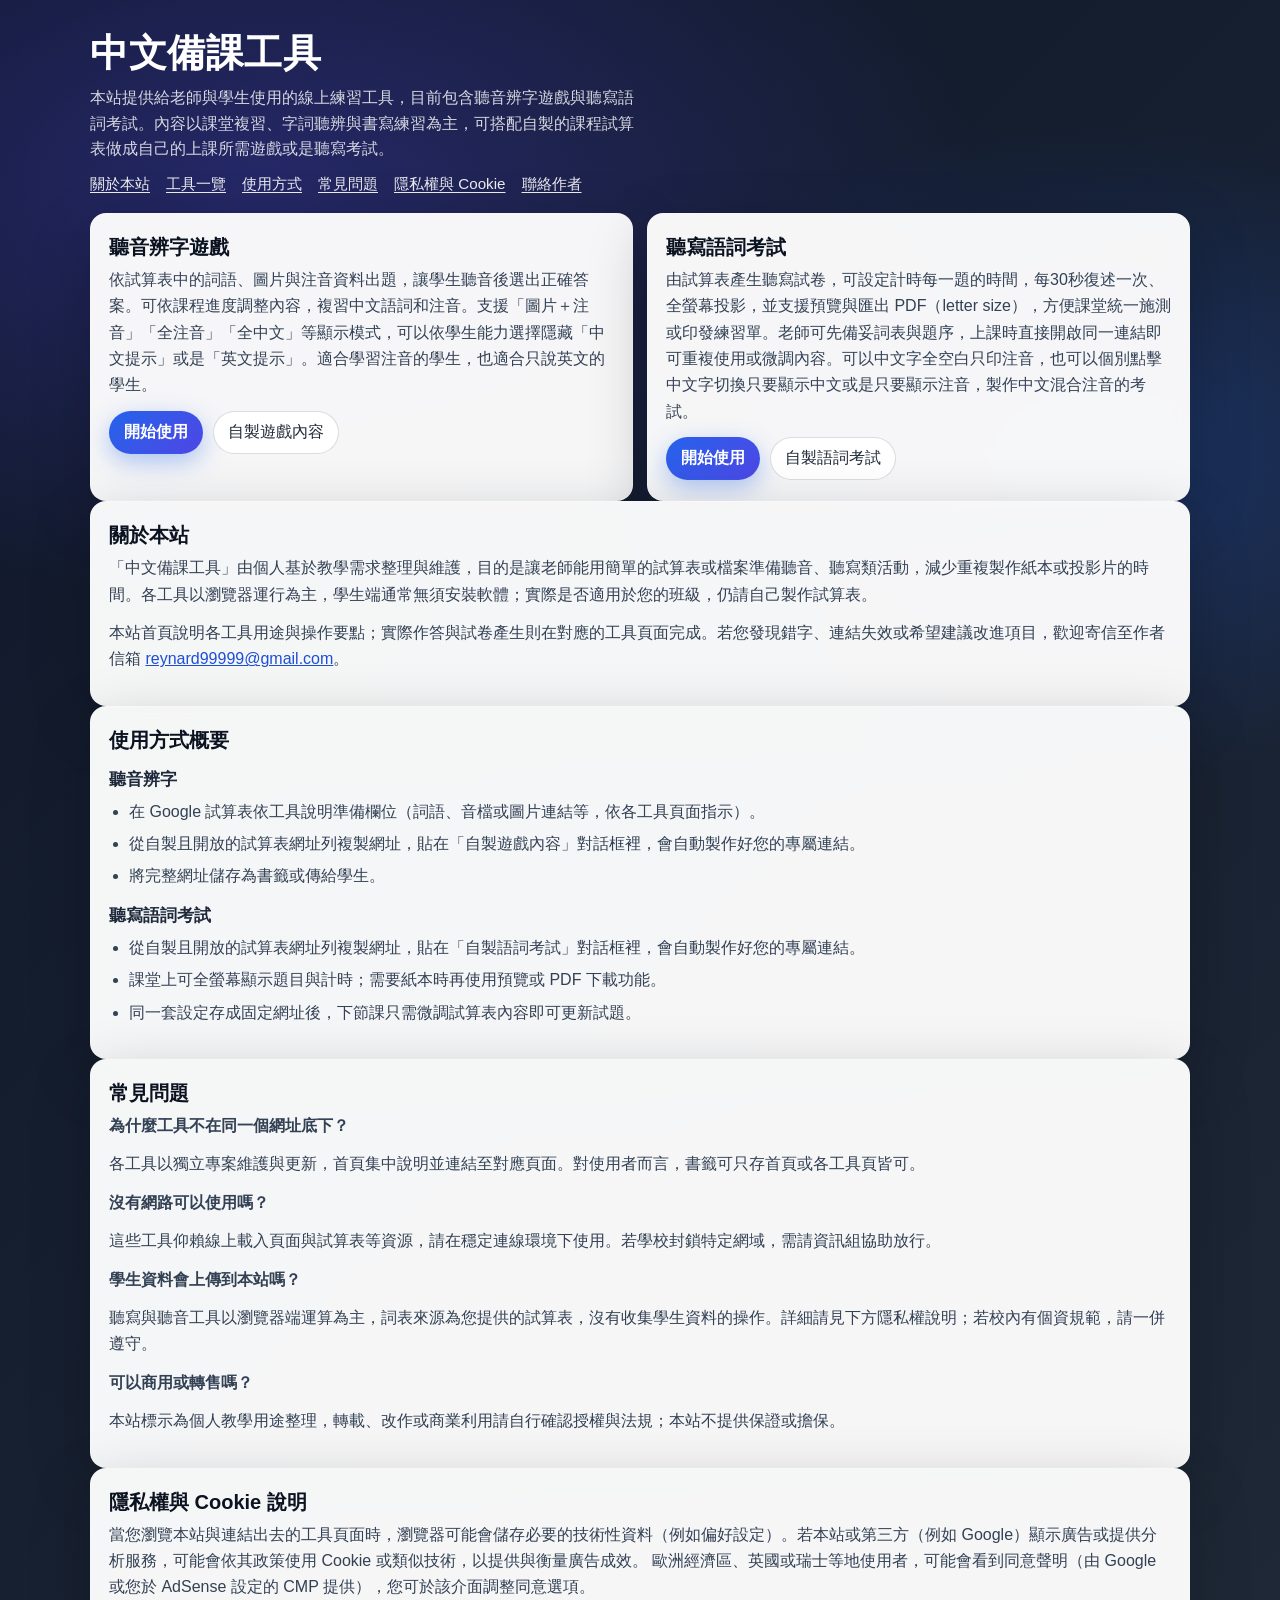
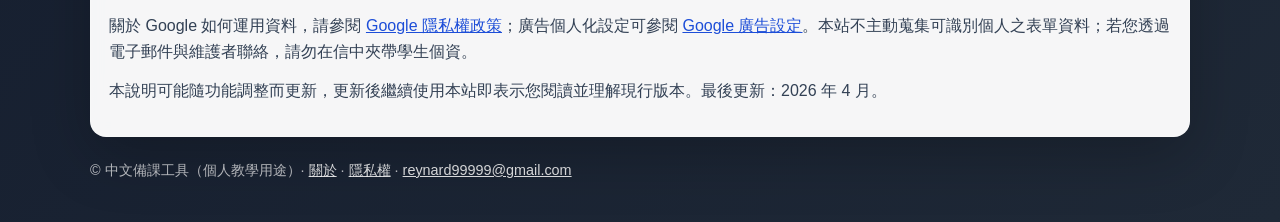
==== commit faeba5b4: "Update index.html" ====
--- a/index.html
+++ b/index.html
@@ -175,6 +175,7 @@
           <a href="#how">使用方式</a>
           <a href="#faq">常見問題</a>
           <a href="#privacy">隱私權與 Cookie</a>
+          <a href="mailto:reynard99999@gmail.com">聯絡作者</a>
         </nav>
       </div>
     </header>
@@ -209,7 +210,7 @@
         「中文備課工具」由個人基於教學需求整理與維護，目的是讓老師能用簡單的試算表或檔案準備聽音、聽寫類活動，減少重複製作紙本或投影片的時間。各工具以瀏覽器運行為主，學生端通常無須安裝軟體；實際是否適用於您的班級，仍請自己製作試算表。
       </p>
       <p>
-        本站首頁說明各工具用途與操作要點；實際作答與試卷產生則在對應的工具頁面完成。若您發現錯字、連結失效或希望建議改進項目，歡迎透過您已公開的聯絡方式告知維護者。
+        本站首頁說明各工具用途與操作要點；實際作答與試卷產生則在對應的工具頁面完成。若您發現錯字、連結失效或希望建議改進項目，歡迎寄信至作者信箱 <a href="mailto:reynard99999@gmail.com">reynard99999@gmail.com</a>。
       </p>
     </section>
 
@@ -257,6 +258,7 @@
 
     <div class="footer">
       © 中文備課工具（個人教學用途）· <a href="#about">關於</a> · <a href="#privacy">隱私權</a>
+      · <a href="mailto:reynard99999@gmail.com">reynard99999@gmail.com</a>
     </div>
   </div>
 
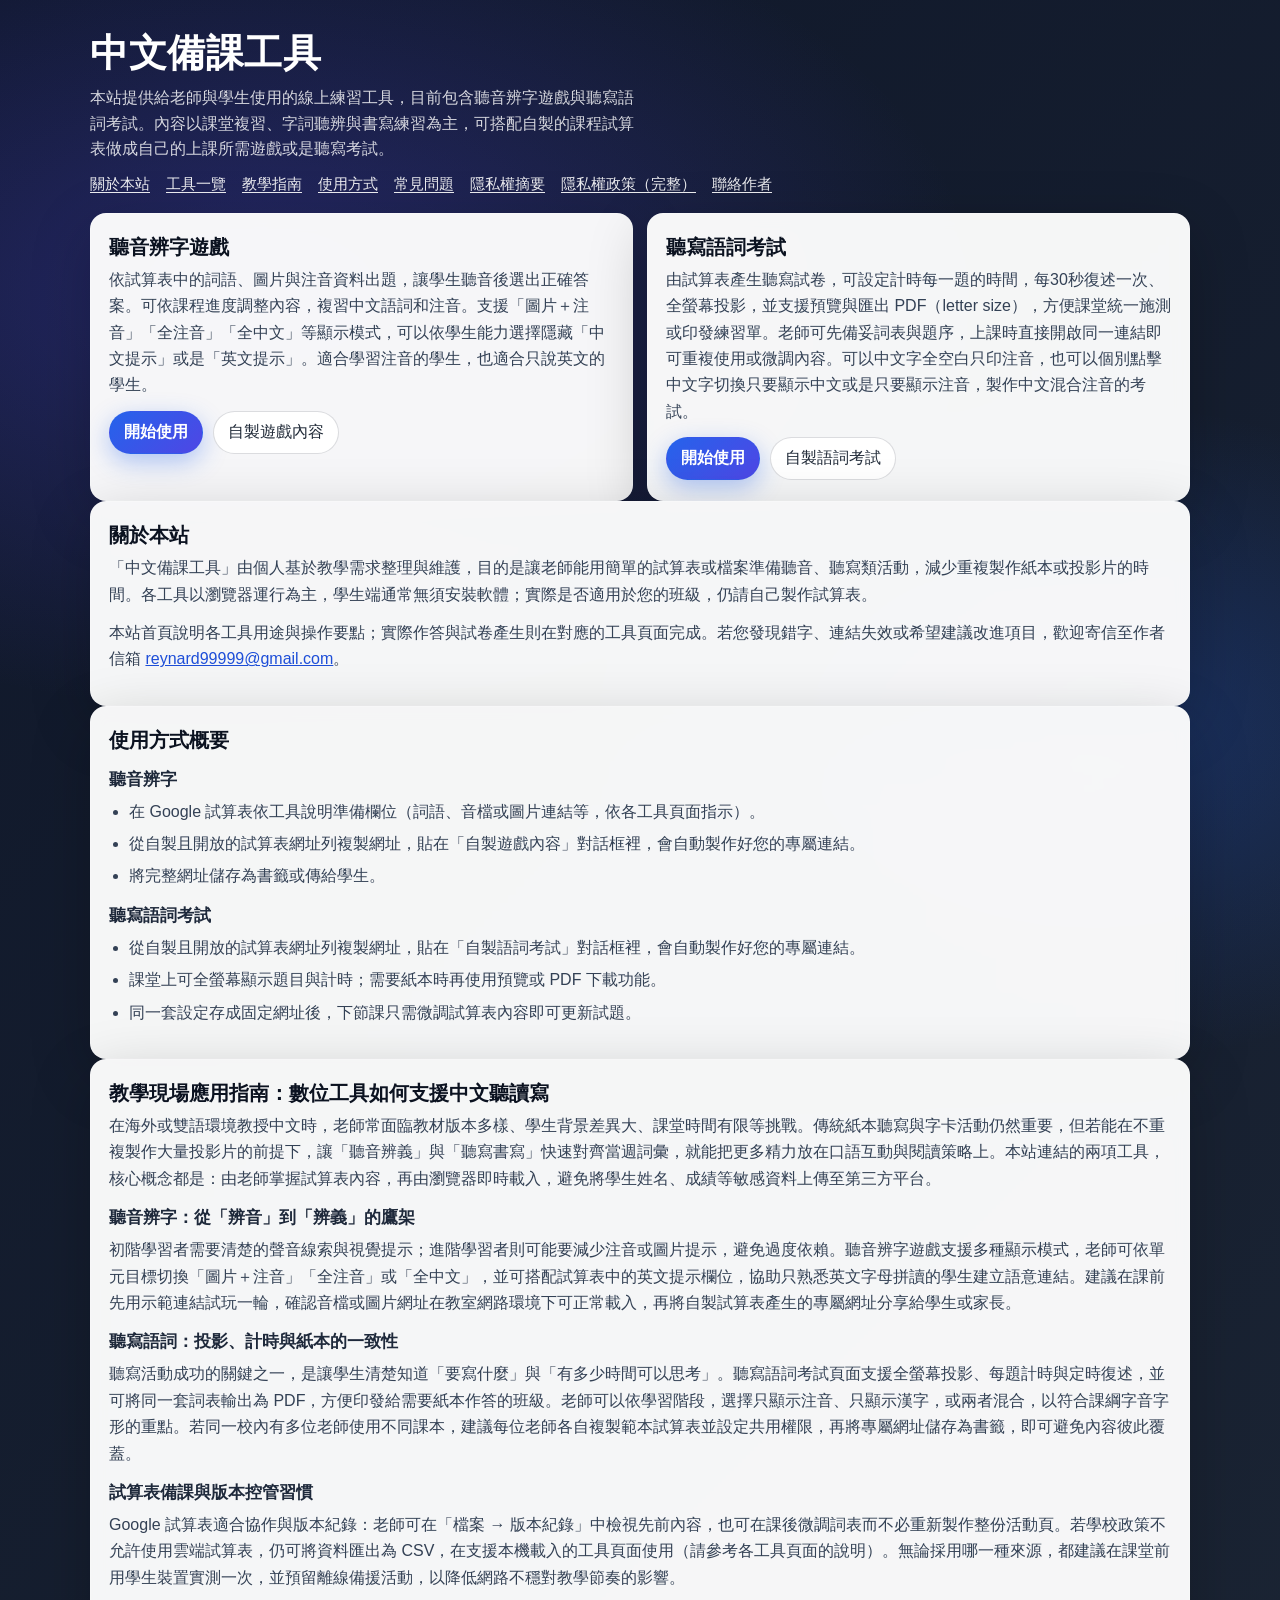
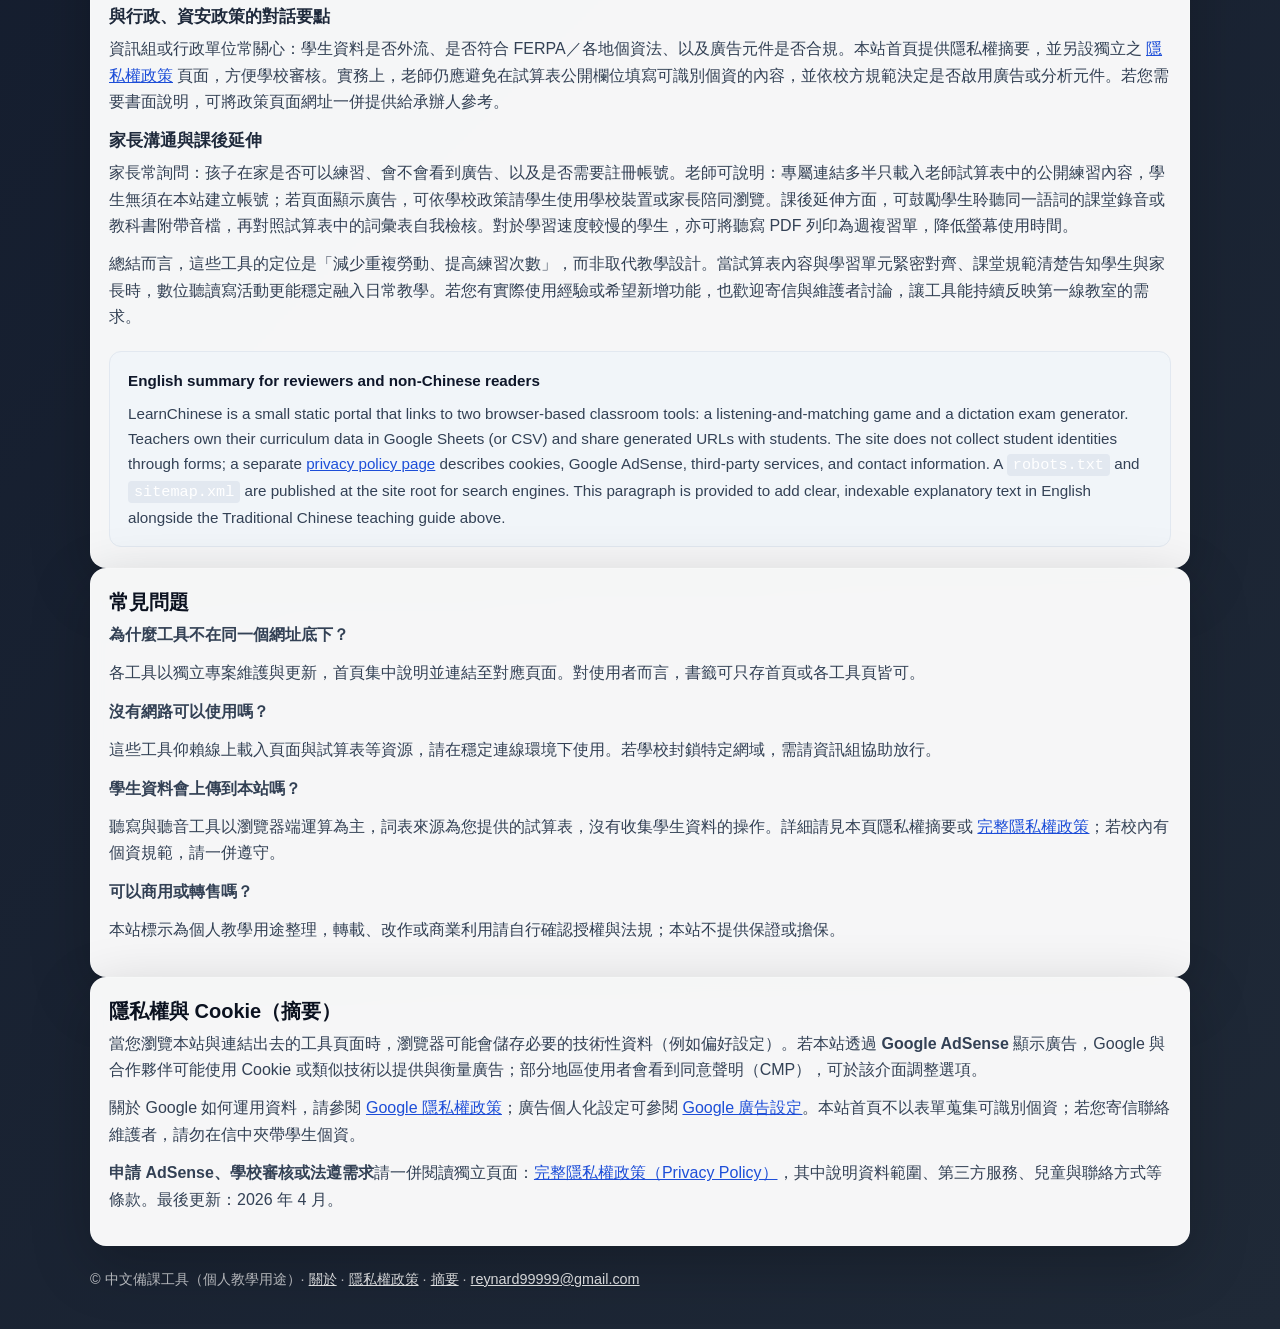
==== commit 15b1097a: "for google adsense" ====
--- a/index.html
+++ b/index.html
@@ -5,6 +5,9 @@
   <meta name="viewport" content="width=device-width,initial-scale=1" />
   <title>中文備課工具</title>
   <meta name="description" content="提供聽音辨字、聽寫語詞考試等中文教學用線上工具，支援試算表與 CSV，適合課堂與自學練習。" />
+  <meta name="robots" content="index, follow" />
+  <link rel="canonical" href="https://jojochuang.github.io/LearnChinese/" />
+  <link rel="sitemap" type="application/xml" title="Sitemap" href="https://jojochuang.github.io/LearnChinese/sitemap.xml" />
   <link rel="icon" href="data:image/svg+xml,<svg xmlns='http://www.w3.org/2000/svg' viewBox='0 0 32 32'><text y='24' font-size='24'>字</text></svg>">
   <!-- 若使用 Google AdSense：請將官方提供的程式碼貼在這一行下方（</head> 之前） -->
   <style>
@@ -172,9 +175,11 @@
         <nav class="site-nav" aria-label="頁面導覽">
           <a href="#about">關於本站</a>
           <a href="#tools">工具一覽</a>
+          <a href="#guide">教學指南</a>
           <a href="#how">使用方式</a>
           <a href="#faq">常見問題</a>
-          <a href="#privacy">隱私權與 Cookie</a>
+          <a href="#privacy">隱私權摘要</a>
+          <a href="privacy.html">隱私權政策（完整）</a>
           <a href="mailto:reynard99999@gmail.com">聯絡作者</a>
         </nav>
       </div>
@@ -230,6 +235,40 @@
       </ul>
     </section>
 
+    <section class="card wide" id="guide">
+      <h2>教學現場應用指南：數位工具如何支援中文聽讀寫</h2>
+      <p>
+        在海外或雙語環境教授中文時，老師常面臨教材版本多樣、學生背景差異大、課堂時間有限等挑戰。傳統紙本聽寫與字卡活動仍然重要，但若能在不重複製作大量投影片的前提下，讓「聽音辨義」與「聽寫書寫」快速對齊當週詞彙，就能把更多精力放在口語互動與閱讀策略上。本站連結的兩項工具，核心概念都是：由老師掌握試算表內容，再由瀏覽器即時載入，避免將學生姓名、成績等敏感資料上傳至第三方平台。
+      </p>
+      <h3>聽音辨字：從「辨音」到「辨義」的鷹架</h3>
+      <p>
+        初階學習者需要清楚的聲音線索與視覺提示；進階學習者則可能要減少注音或圖片提示，避免過度依賴。聽音辨字遊戲支援多種顯示模式，老師可依單元目標切換「圖片＋注音」「全注音」或「全中文」，並可搭配試算表中的英文提示欄位，協助只熟悉英文字母拼讀的學生建立語意連結。建議在課前先用示範連結試玩一輪，確認音檔或圖片網址在教室網路環境下可正常載入，再將自製試算表產生的專屬網址分享給學生或家長。
+      </p>
+      <h3>聽寫語詞：投影、計時與紙本的一致性</h3>
+      <p>
+        聽寫活動成功的關鍵之一，是讓學生清楚知道「要寫什麼」與「有多少時間可以思考」。聽寫語詞考試頁面支援全螢幕投影、每題計時與定時復述，並可將同一套詞表輸出為 PDF，方便印發給需要紙本作答的班級。老師可以依學習階段，選擇只顯示注音、只顯示漢字，或兩者混合，以符合課綱字音字形的重點。若同一校內有多位老師使用不同課本，建議每位老師各自複製範本試算表並設定共用權限，再將專屬網址儲存為書籤，即可避免內容彼此覆蓋。
+      </p>
+      <h3>試算表備課與版本控管習慣</h3>
+      <p>
+        Google 試算表適合協作與版本紀錄：老師可在「檔案 → 版本紀錄」中檢視先前內容，也可在課後微調詞表而不必重新製作整份活動頁。若學校政策不允許使用雲端試算表，仍可將資料匯出為 CSV，在支援本機載入的工具頁面使用（請參考各工具頁面的說明）。無論採用哪一種來源，都建議在課堂前用學生裝置實測一次，並預留離線備援活動，以降低網路不穩對教學節奏的影響。
+      </p>
+      <h3>與行政、資安政策的對話要點</h3>
+      <p>
+        資訊組或行政單位常關心：學生資料是否外流、是否符合 FERPA／各地個資法、以及廣告元件是否合規。本站首頁提供隱私權摘要，並另設獨立之 <a href="privacy.html">隱私權政策</a> 頁面，方便學校審核。實務上，老師仍應避免在試算表公開欄位填寫可識別個資的內容，並依校方規範決定是否啟用廣告或分析元件。若您需要書面說明，可將政策頁面網址一併提供給承辦人參考。
+      </p>
+      <h3>家長溝通與課後延伸</h3>
+      <p>
+        家長常詢問：孩子在家是否可以練習、會不會看到廣告、以及是否需要註冊帳號。老師可說明：專屬連結多半只載入老師試算表中的公開練習內容，學生無須在本站建立帳號；若頁面顯示廣告，可依學校政策請學生使用學校裝置或家長陪同瀏覽。課後延伸方面，可鼓勵學生聆聽同一語詞的課堂錄音或教科書附帶音檔，再對照試算表中的詞彙表自我檢核。對於學習速度較慢的學生，亦可將聽寫 PDF 列印為週複習單，降低螢幕使用時間。
+      </p>
+      <p>
+        總結而言，這些工具的定位是「減少重複勞動、提高練習次數」，而非取代教學設計。當試算表內容與學習單元緊密對齊、課堂規範清楚告知學生與家長時，數位聽讀寫活動更能穩定融入日常教學。若您有實際使用經驗或希望新增功能，也歡迎寄信與維護者討論，讓工具能持續反映第一線教室的需求。
+      </p>
+      <aside lang="en" style="margin-top:20px;padding:16px 18px;background:#f1f5f9;border-radius:12px;border:1px solid #e2e8f0;font-size:.95rem;line-height:1.65;color:#334155">
+        <strong style="display:block;margin-bottom:8px;color:#0f172a">English summary for reviewers and non-Chinese readers</strong>
+        LearnChinese is a small static portal that links to two browser-based classroom tools: a listening-and-matching game and a dictation exam generator. Teachers own their curriculum data in Google Sheets (or CSV) and share generated URLs with students. The site does not collect student identities through forms; a separate <a href="privacy.html">privacy policy page</a> describes cookies, Google AdSense, third-party services, and contact information. A <code style="background:#e2e8f0;padding:2px 6px;border-radius:4px">robots.txt</code> and <code style="background:#e2e8f0;padding:2px 6px;border-radius:4px">sitemap.xml</code> are published at the site root for search engines. This paragraph is provided to add clear, indexable explanatory text in English alongside the Traditional Chinese teaching guide above.
+      </aside>
+    </section>
+
     <section class="card wide" id="faq">
       <h2>常見問題</h2>
       <p class="faq-q">為什麼工具不在同一個網址底下？</p>
@@ -237,27 +276,26 @@
       <p class="faq-q">沒有網路可以使用嗎？</p>
       <p class="faq-a">這些工具仰賴線上載入頁面與試算表等資源，請在穩定連線環境下使用。若學校封鎖特定網域，需請資訊組協助放行。</p>
       <p class="faq-q">學生資料會上傳到本站嗎？</p>
-      <p class="faq-a">聽寫與聽音工具以瀏覽器端運算為主，詞表來源為您提供的試算表，沒有收集學生資料的操作。詳細請見下方隱私權說明；若校內有個資規範，請一併遵守。</p>
+      <p class="faq-a">聽寫與聽音工具以瀏覽器端運算為主，詞表來源為您提供的試算表，沒有收集學生資料的操作。詳細請見本頁隱私權摘要或 <a href="privacy.html">完整隱私權政策</a>；若校內有個資規範，請一併遵守。</p>
       <p class="faq-q">可以商用或轉售嗎？</p>
       <p class="faq-a">本站標示為個人教學用途整理，轉載、改作或商業利用請自行確認授權與法規；本站不提供保證或擔保。</p>
     </section>
 
     <section class="card wide" id="privacy">
-      <h2>隱私權與 Cookie 說明</h2>
-      <p>
-        當您瀏覽本站與連結出去的工具頁面時，瀏覽器可能會儲存必要的技術性資料（例如偏好設定）。若本站或第三方（例如 Google）顯示廣告或提供分析服務，可能會依其政策使用 Cookie 或類似技術，以提供與衡量廣告成效。
-        歐洲經濟區、英國或瑞士等地使用者，可能會看到同意聲明（由 Google 或您於 AdSense 設定的 CMP 提供），您可於該介面調整同意選項。
-      </p>
-      <p>
-        關於 Google 如何運用資料，請參閱 <a href="https://policies.google.com/privacy" rel="noopener noreferrer" target="_blank">Google 隱私權政策</a>；廣告個人化設定可參閱 <a href="https://adssettings.google.com/" rel="noopener noreferrer" target="_blank">Google 廣告設定</a>。本站不主動蒐集可識別個人之表單資料；若您透過電子郵件與維護者聯絡，請勿在信中夾帶學生個資。
-      </p>
-      <p>
-        本說明可能隨功能調整而更新，更新後繼續使用本站即表示您閱讀並理解現行版本。最後更新：2026 年 4 月。
+      <h2>隱私權與 Cookie（摘要）</h2>
+      <p>
+        當您瀏覽本站與連結出去的工具頁面時，瀏覽器可能會儲存必要的技術性資料（例如偏好設定）。若本站透過 <strong>Google AdSense</strong> 顯示廣告，Google 與合作夥伴可能使用 Cookie 或類似技術以提供與衡量廣告；部分地區使用者會看到同意聲明（CMP），可於該介面調整選項。
+      </p>
+      <p>
+        關於 Google 如何運用資料，請參閱 <a href="https://policies.google.com/privacy" rel="noopener noreferrer" target="_blank">Google 隱私權政策</a>；廣告個人化設定可參閱 <a href="https://adssettings.google.com/" rel="noopener noreferrer" target="_blank">Google 廣告設定</a>。本站首頁不以表單蒐集可識別個資；若您寄信聯絡維護者，請勿在信中夾帶學生個資。
+      </p>
+      <p>
+        <strong>申請 AdSense、學校審核或法遵需求</strong>請一併閱讀獨立頁面：<a href="privacy.html">完整隱私權政策（Privacy Policy）</a>，其中說明資料範圍、第三方服務、兒童與聯絡方式等條款。最後更新：2026 年 4 月。
       </p>
     </section>
 
     <div class="footer">
-      © 中文備課工具（個人教學用途）· <a href="#about">關於</a> · <a href="#privacy">隱私權</a>
+      © 中文備課工具（個人教學用途）· <a href="#about">關於</a> · <a href="privacy.html">隱私權政策</a> · <a href="#privacy">摘要</a>
       · <a href="mailto:reynard99999@gmail.com">reynard99999@gmail.com</a>
     </div>
   </div>
